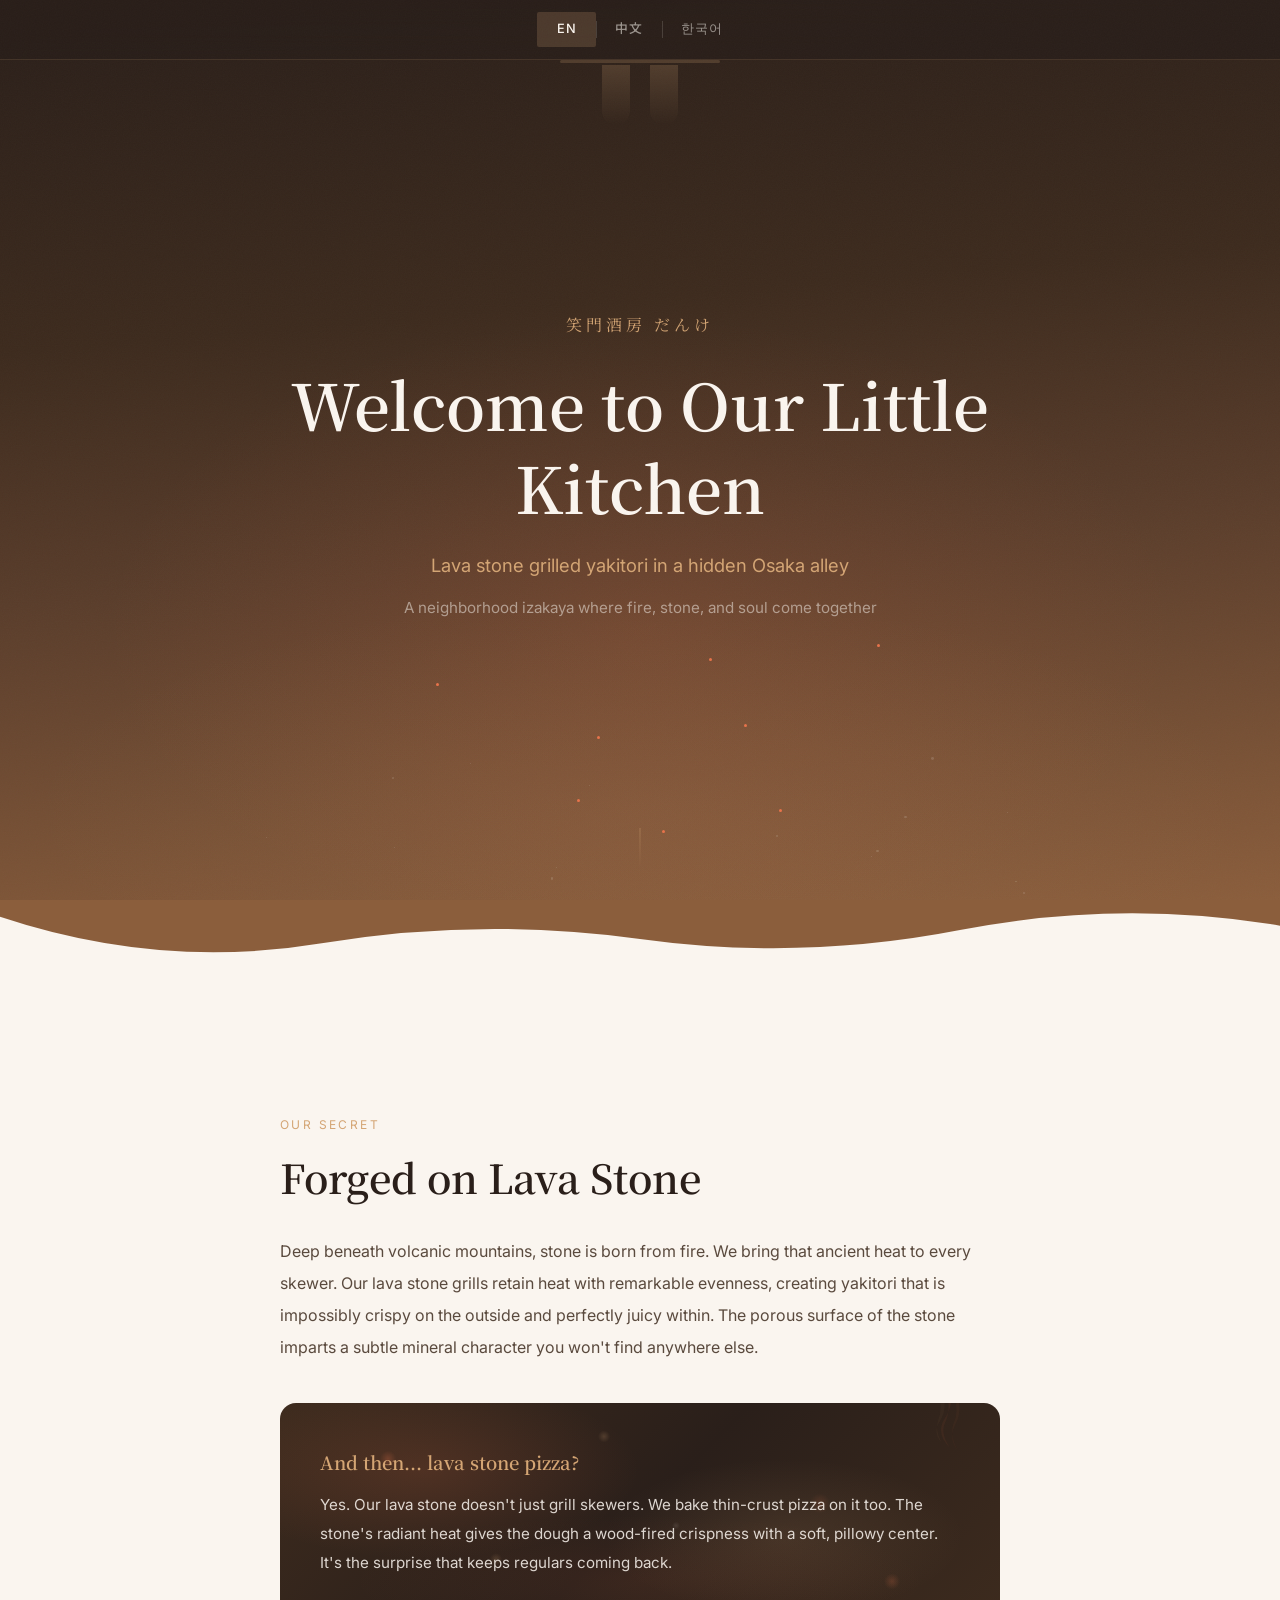
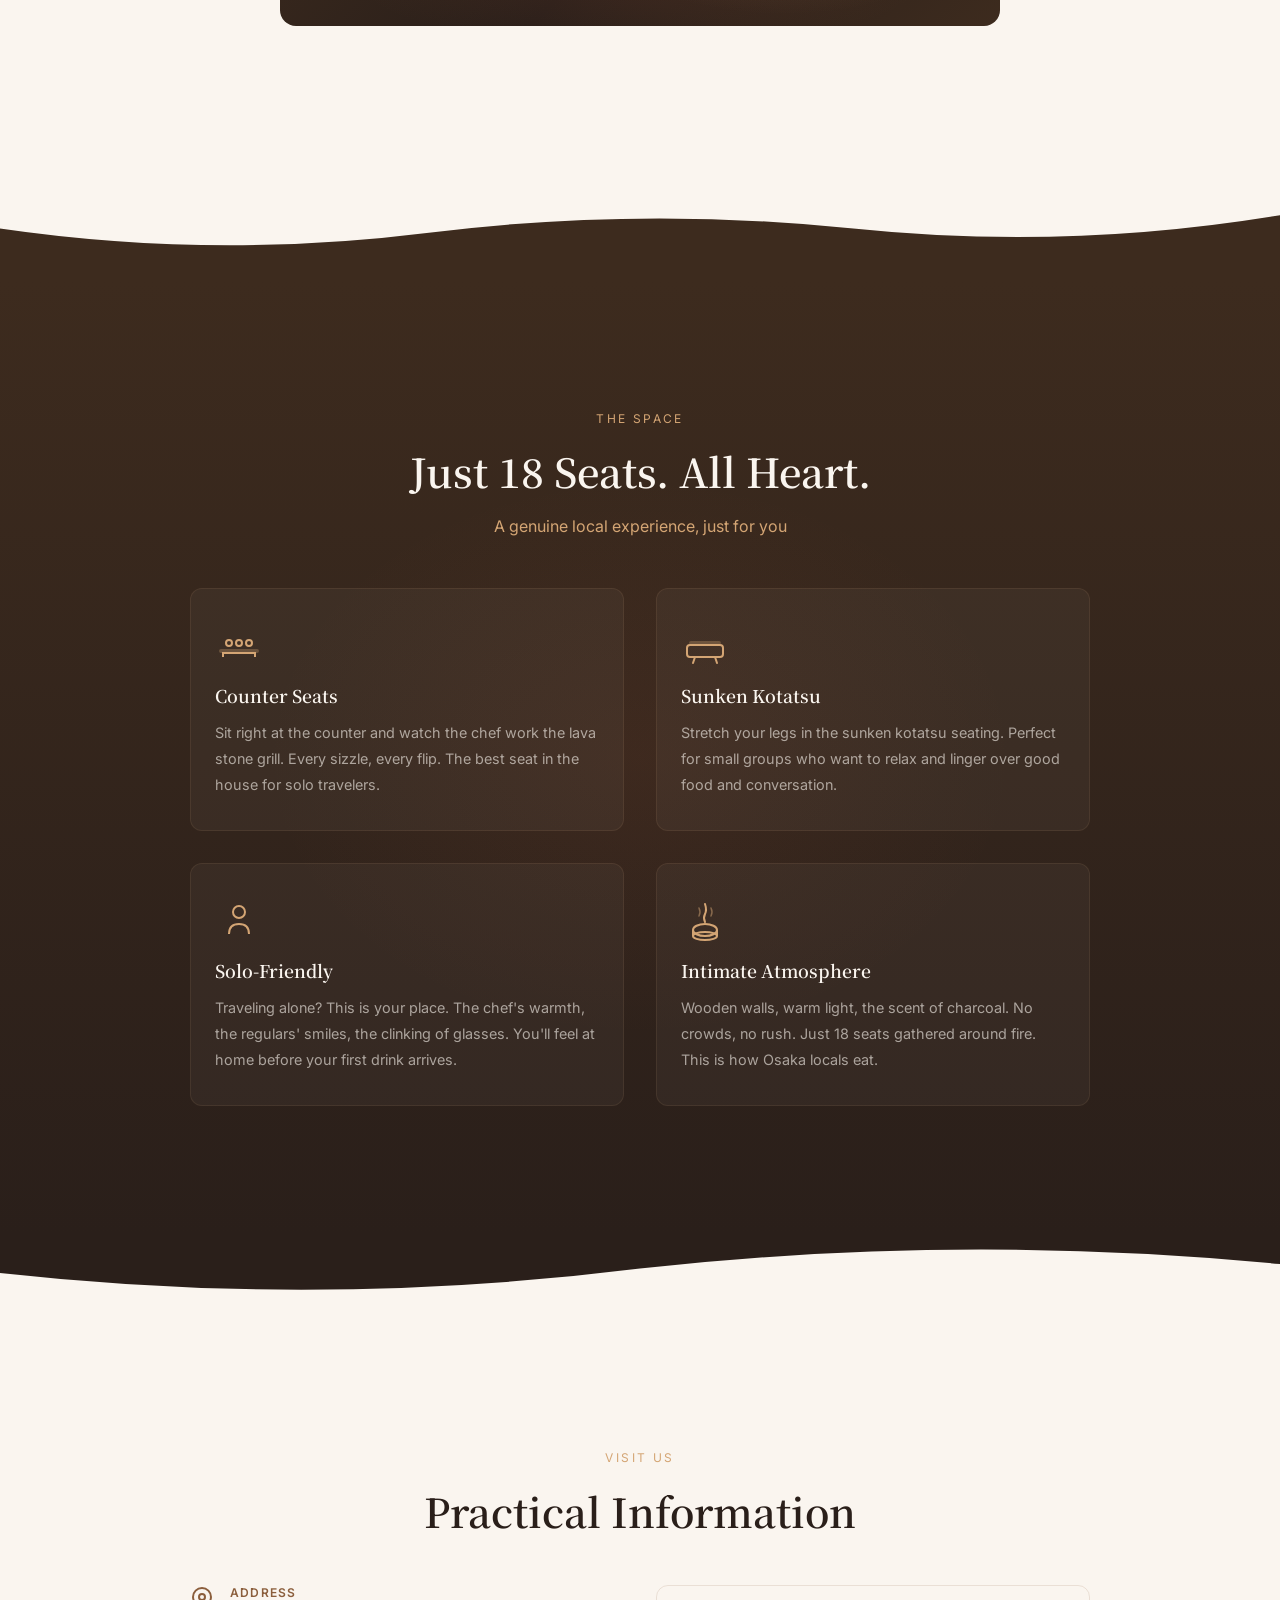
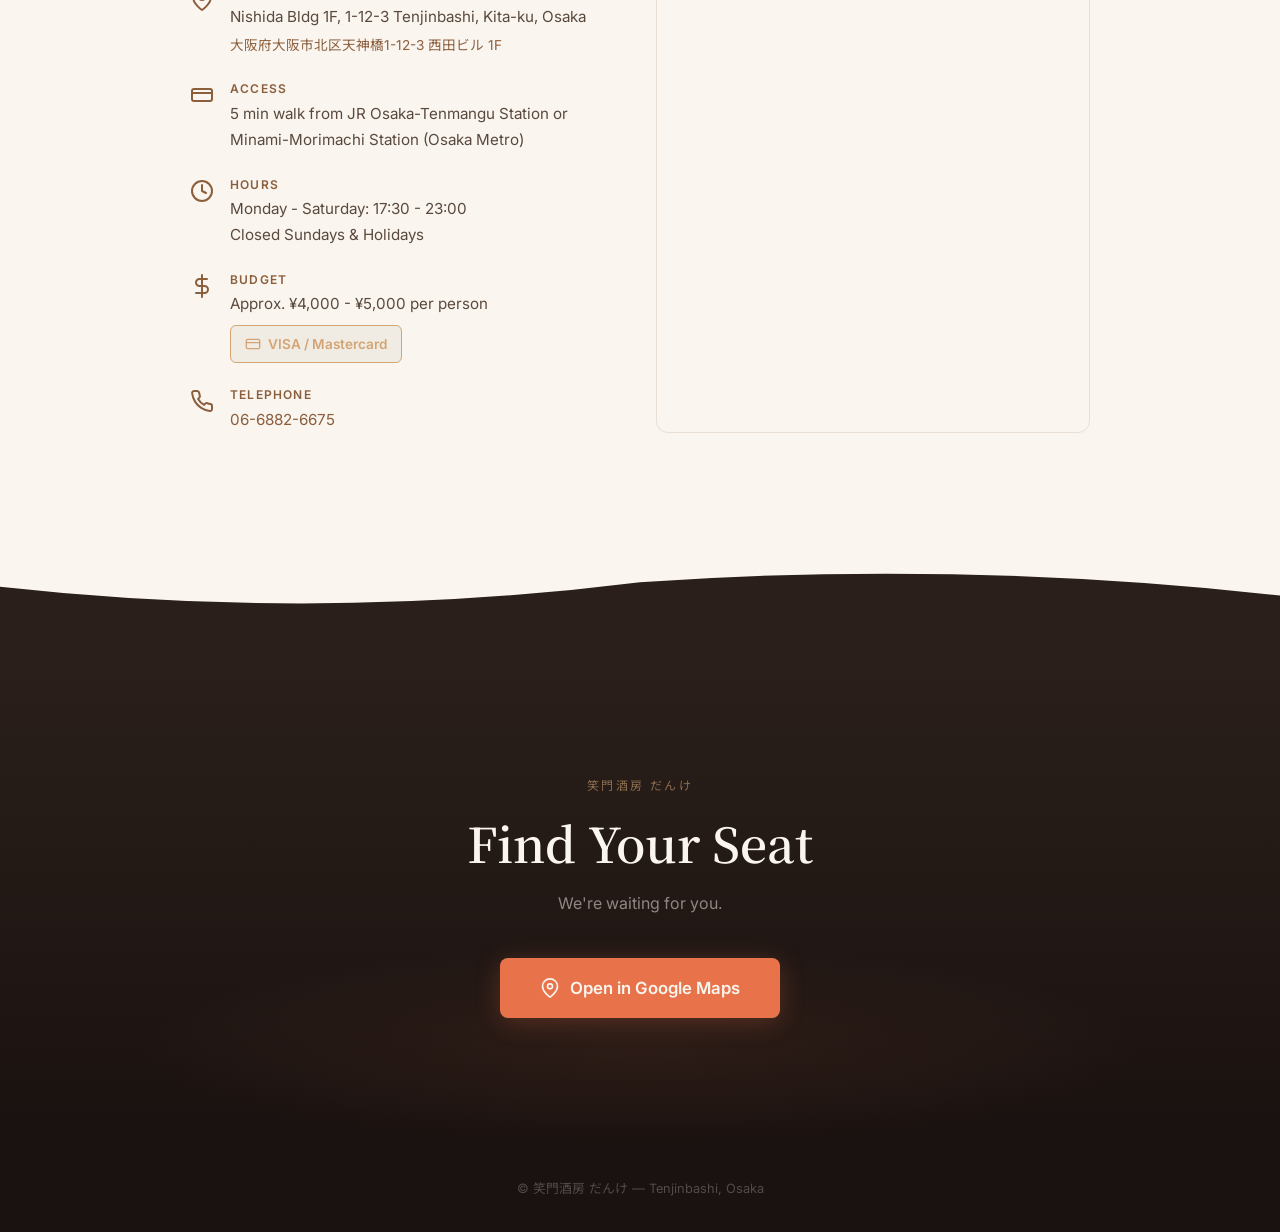
==== index.html @ a199d10e "SEO: add structured data, OGP, multi-language meta, canonical URL" ====
<!DOCTYPE html>
<html lang="en" prefix="og: http://ogp.me/ns#">
<head>
<meta charset="UTF-8">
<meta name="viewport" content="width=device-width, initial-scale=1.0">
<title>笑門酒房 だんけ | Danke Izakaya - Lava Stone Yakitori, Osaka</title>
<meta name="description" content="Hidden gem izakaya in Osaka's Tenjinbashi. Lava stone grilled yakitori, 18 intimate seats. A neighborhood spot where fire, stone, and soul come together.">
<meta name="keywords" content="izakaya Osaka, yakitori Osaka, lava stone grill, Tenjinbashi restaurant, hidden gem Osaka, Japanese restaurant, 焼き鶏, 居酒屋 大阪, 天神橋 居酒屋, 溶岩焼き, 오사카 이자카야, 야키토리, 大阪居酒屋, 烤鸡肉串">
<meta name="robots" content="index, follow">
<link rel="canonical" href="https://haute-manmoto.github.io/danke-lp/">

<!-- Open Graph -->
<meta property="og:title" content="Danke Izakaya — Lava Stone Grilled Yakitori in Osaka">
<meta property="og:description" content="A hidden gem in Tenjinbashi. 18-seat izakaya famous for yakitori grilled on natural volcanic stone. Crispy outside, juicy inside.">
<meta property="og:type" content="restaurant">
<meta property="og:url" content="https://haute-manmoto.github.io/danke-lp/">
<meta property="og:locale" content="en_US">
<meta property="og:locale:alternate" content="ja_JP">
<meta property="og:locale:alternate" content="zh_CN">
<meta property="og:locale:alternate" content="ko_KR">
<meta property="og:site_name" content="笑門酒房 だんけ | Danke Izakaya">

<!-- Twitter Card -->
<meta name="twitter:card" content="summary_large_image">
<meta name="twitter:title" content="Danke Izakaya — Lava Stone Grilled Yakitori in Osaka">
<meta name="twitter:description" content="Hidden gem izakaya in Tenjinbashi, Osaka. Yakitori grilled on volcanic lava stone. Just 18 seats.">

<!-- Structured Data: Restaurant -->
<script type="application/ld+json">
{
  "@context": "https://schema.org",
  "@type": "Restaurant",
  "name": "笑門酒房 だんけ",
  "alternateName": "Danke Izakaya",
  "description": "A hidden gem izakaya in Osaka's Tenjinbashi specializing in lava stone grilled yakitori. 18 intimate seats with counter and sunken kotatsu seating.",
  "url": "https://haute-manmoto.github.io/danke-lp/",
  "telephone": "+81-6-6882-6675",
  "address": {
    "@type": "PostalAddress",
    "streetAddress": "Nishida Bldg 1F, 1-12-3 Tenjinbashi",
    "addressLocality": "Osaka",
    "addressRegion": "Osaka",
    "postalCode": "530-0041",
    "addressCountry": "JP"
  },
  "geo": {
    "@type": "GeoCoordinates",
    "latitude": 34.6942246,
    "longitude": 135.5116279
  },
  "openingHoursSpecification": [
    {
      "@type": "OpeningHoursSpecification",
      "dayOfWeek": ["Monday","Tuesday","Wednesday","Thursday","Friday","Saturday"],
      "opens": "17:30",
      "closes": "23:00"
    }
  ],
  "priceRange": "¥4,000〜¥5,000",
  "servesCuisine": ["Yakitori", "Japanese", "Izakaya"],
  "paymentAccepted": "Cash, Visa, Mastercard",
  "currenciesAccepted": "JPY",
  "acceptsReservations": true,
  "hasMenu": {
    "@type": "Menu",
    "hasMenuSection": [
      {
        "@type": "MenuSection",
        "name": "Specialty",
        "hasMenuItem": [
          {"@type": "MenuItem", "name": "Lava Stone Grilled Yakitori", "description": "Chicken skewers grilled on natural volcanic stone"},
          {"@type": "MenuItem", "name": "Lava Stone Pizza", "description": "Thin-crust pizza baked on volcanic stone"},
          {"@type": "MenuItem", "name": "Chicken Tataki", "description": "Lightly seared chicken with shiso and edible flowers"}
        ]
      }
    ]
  },
  "aggregateRating": {
    "@type": "AggregateRating",
    "ratingValue": "4.2",
    "reviewCount": "21",
    "bestRating": "5"
  }
}
</script>

<link rel="preconnect" href="https://fonts.googleapis.com">
<link rel="preconnect" href="https://fonts.gstatic.com" crossorigin>
<link href="https://fonts.googleapis.com/css2?family=Inter:wght@400;500;600&family=Noto+Sans+JP:wght@400;500;700&family=Noto+Serif+JP:wght@400;600;700&display=swap" rel="stylesheet">
<style>
/* ========================================
   CSS CUSTOM PROPERTIES
   ======================================== */
:root {
  --amber: #D4A574;
  --brown: #8B5E3C;
  --dark: #2A1F1A;
  --light: #FAF5EF;
  --lava: #E8734A;
  --lava-glow: #E8734A33;

  --font-heading: 'Noto Serif JP', serif;
  --font-body-jp: 'Noto Sans JP', sans-serif;
  --font-body: 'Inter', var(--font-body-jp), sans-serif;

  --ease-out: cubic-bezier(0.22, 1, 0.36, 1);
  --transition-reveal: 0.9s var(--ease-out);
}

/* ========================================
   RESET & BASE
   ======================================== */
*, *::before, *::after { box-sizing: border-box; margin: 0; padding: 0; }
html { scroll-behavior: smooth; }
body {
  font-family: var(--font-body);
  background: var(--light);
  color: var(--dark);
  line-height: 1.7;
  overflow-x: hidden;
  -webkit-font-smoothing: antialiased;
}

img, svg { display: block; max-width: 100%; }
a { color: inherit; text-decoration: none; }
button { font: inherit; cursor: pointer; border: none; background: none; }

/* ========================================
   WASHI PAPER NOISE TEXTURE OVERLAY
   ======================================== */
body::before {
  content: '';
  position: fixed;
  inset: 0;
  pointer-events: none;
  z-index: 9999;
  opacity: 0.025;
  background-image: url("data:image/svg+xml,%3Csvg viewBox='0 0 256 256' xmlns='http://www.w3.org/2000/svg'%3E%3Cfilter id='n'%3E%3CfeTurbulence type='fractalNoise' baseFrequency='0.85' numOctaves='4' stitchTiles='stitch'/%3E%3C/filter%3E%3Crect width='100%25' height='100%25' filter='url(%23n)'/%3E%3C/svg%3E");
  background-size: 256px 256px;
}

/* ========================================
   TYPOGRAPHY
   ======================================== */
h1, h2, h3, h4 {
  font-family: var(--font-heading);
  font-weight: 600;
  line-height: 1.3;
}

.section-label {
  font-family: var(--font-body);
  font-size: 0.75rem;
  letter-spacing: 0.2em;
  text-transform: uppercase;
  color: var(--amber);
  margin-bottom: 1rem;
}

/* ========================================
   LANGUAGE SWITCHER
   ======================================== */
.lang-switcher {
  position: fixed;
  top: 0;
  left: 0;
  right: 0;
  z-index: 1000;
  display: flex;
  justify-content: center;
  gap: 0;
  padding: 0.75rem 1rem;
  background: rgba(42, 31, 26, 0.85);
  backdrop-filter: blur(12px);
  -webkit-backdrop-filter: blur(12px);
  border-bottom: 1px solid rgba(212, 165, 116, 0.15);
}

.lang-btn {
  padding: 0.4rem 1.2rem;
  font-size: 0.8rem;
  font-weight: 500;
  color: rgba(250, 245, 239, 0.55);
  letter-spacing: 0.08em;
  transition: color 0.3s, background 0.3s;
  border-radius: 2px;
  position: relative;
}

.lang-btn:hover { color: var(--light); }
.lang-btn.active {
  color: var(--light);
  background: rgba(212, 165, 116, 0.2);
}

.lang-btn + .lang-btn::before {
  content: '';
  position: absolute;
  left: 0;
  top: 25%;
  height: 50%;
  width: 1px;
  background: rgba(250, 245, 239, 0.15);
}

/* hide non-active languages */
[data-lang] { display: none; }
[data-lang="en"] { display: block; }
body[data-active-lang="zh"] [data-lang="zh"] { display: block; }
body[data-active-lang="zh"] [data-lang="en"] { display: none; }
body[data-active-lang="ko"] [data-lang="ko"] { display: block; }
body[data-active-lang="ko"] [data-lang="en"] { display: none; }

/* inline elements */
span[data-lang], a[data-lang] { display: none; }
span[data-lang="en"], a[data-lang="en"] { display: inline; }
body[data-active-lang="zh"] span[data-lang="zh"],
body[data-active-lang="zh"] a[data-lang="zh"] { display: inline; }
body[data-active-lang="zh"] span[data-lang="en"],
body[data-active-lang="zh"] a[data-lang="en"] { display: none; }
body[data-active-lang="ko"] span[data-lang="ko"],
body[data-active-lang="ko"] a[data-lang="ko"] { display: inline; }
body[data-active-lang="ko"] span[data-lang="en"],
body[data-active-lang="ko"] a[data-lang="en"] { display: none; }

/* ========================================
   REVEAL ANIMATIONS
   ======================================== */
.reveal {
  opacity: 0;
  transform: translateY(32px);
  transition: opacity var(--transition-reveal), transform var(--transition-reveal);
}
.reveal.visible {
  opacity: 1;
  transform: translateY(0);
}

@media (prefers-reduced-motion: reduce) {
  .reveal { opacity: 1; transform: none; transition: none; }
  .steam-particle { animation: none !important; }
  .ember { animation: none !important; }
  html { scroll-behavior: auto; }
}

/* ========================================
   SECTION: HERO
   ======================================== */
.hero {
  min-height: 100vh;
  display: flex;
  flex-direction: column;
  align-items: center;
  justify-content: center;
  text-align: center;
  padding: 6rem 1.5rem 4rem;
  position: relative;
  overflow: hidden;
  background: linear-gradient(175deg, var(--dark) 0%, #3D2B1E 35%, #5A3D2B 60%, var(--brown) 100%);
}

.hero::before {
  content: '';
  position: absolute;
  inset: 0;
  background: radial-gradient(ellipse 60% 50% at 50% 70%, rgba(232, 115, 74, 0.12) 0%, transparent 70%),
              radial-gradient(ellipse 80% 40% at 50% 90%, rgba(212, 165, 116, 0.08) 0%, transparent 60%);
  pointer-events: none;
}

.hero-noren {
  position: absolute;
  top: 60px;
  left: 50%;
  transform: translateX(-50%);
  width: 160px;
  opacity: 0.2;
}

.hero-noren-bar {
  width: 100%;
  height: 3px;
  background: var(--amber);
  border-radius: 2px;
}

.hero-noren-panel {
  width: 28px;
  height: 60px;
  background: linear-gradient(180deg, var(--amber) 0%, rgba(212, 165, 116, 0) 100%);
  border-radius: 0 0 14px 14px;
  display: inline-block;
  margin: 2px 8px 0;
}

.hero-shop-name {
  font-family: var(--font-heading);
  font-size: clamp(0.85rem, 2vw, 1rem);
  color: var(--amber);
  letter-spacing: 0.25em;
  margin-bottom: 1.5rem;
  opacity: 0.7;
}

.hero h1 {
  font-size: clamp(2rem, 6vw, 4rem);
  color: var(--light);
  margin-bottom: 1.25rem;
  max-width: 700px;
}

.hero-sub {
  font-size: clamp(0.95rem, 2.5vw, 1.15rem);
  color: var(--amber);
  max-width: 500px;
  margin-bottom: 0.75rem;
  line-height: 1.8;
}

.hero-tagline {
  font-size: clamp(0.8rem, 2vw, 0.95rem);
  color: rgba(250, 245, 239, 0.5);
  max-width: 480px;
  line-height: 1.8;
}

.hero-scroll {
  position: absolute;
  bottom: 2rem;
  left: 50%;
  transform: translateX(-50%);
  display: flex;
  flex-direction: column;
  align-items: center;
  gap: 0.5rem;
  color: rgba(250, 245, 239, 0.3);
  font-size: 0.7rem;
  letter-spacing: 0.15em;
}

.hero-scroll-line {
  width: 1px;
  height: 40px;
  background: linear-gradient(180deg, rgba(212, 165, 116, 0.4), transparent);
  animation: scrollPulse 2s ease-in-out infinite;
}

@keyframes scrollPulse {
  0%, 100% { opacity: 0.3; transform: scaleY(1); }
  50% { opacity: 0.8; transform: scaleY(1.2); }
}

/* steam particles */
.steam-container {
  position: absolute;
  inset: 0;
  pointer-events: none;
  overflow: hidden;
}

.steam-particle {
  position: absolute;
  width: 2px;
  height: 2px;
  background: rgba(250, 245, 239, 0.15);
  border-radius: 50%;
  animation: steamRise linear infinite;
}

@keyframes steamRise {
  0% {
    transform: translateY(0) translateX(0) scale(1);
    opacity: 0;
  }
  10% { opacity: 0.6; }
  50% { opacity: 0.3; }
  100% {
    transform: translateY(-100vh) translateX(30px) scale(3);
    opacity: 0;
  }
}

/* ember dots */
.ember {
  position: absolute;
  width: 3px;
  height: 3px;
  border-radius: 50%;
  background: var(--lava);
  animation: emberFloat linear infinite;
  filter: blur(0.5px);
}

@keyframes emberFloat {
  0% {
    transform: translateY(0) translateX(0);
    opacity: 0;
  }
  20% { opacity: 0.8; }
  80% { opacity: 0.2; }
  100% {
    transform: translateY(-60vh) translateX(-20px);
    opacity: 0;
  }
}

/* ========================================
   SVG WAVE DIVIDERS
   ======================================== */
.wave-divider {
  width: 100%;
  display: block;
  margin: -1px 0;
  line-height: 0;
}

.wave-divider svg {
  width: 100%;
  height: auto;
  display: block;
}

/* ========================================
   SECTION: STORY
   ======================================== */
.story {
  padding: 5rem 1.5rem;
  background: var(--light);
  position: relative;
}

.story-inner {
  max-width: 720px;
  margin: 0 auto;
}

.story h2 {
  font-size: clamp(1.6rem, 4vw, 2.5rem);
  color: var(--dark);
  margin-bottom: 2rem;
}

.story-text {
  font-size: 1rem;
  color: #5a4a3e;
  line-height: 2;
  margin-bottom: 2rem;
}

/* Lava stone texture block */
.lava-block {
  position: relative;
  border-radius: 16px;
  padding: 2.5rem 2rem;
  margin: 2.5rem 0;
  overflow: hidden;
  background:
    radial-gradient(ellipse 30% 40% at 20% 30%, rgba(232, 115, 74, 0.15), transparent),
    radial-gradient(ellipse 25% 35% at 70% 60%, rgba(212, 165, 116, 0.12), transparent),
    radial-gradient(ellipse 40% 30% at 50% 80%, rgba(232, 115, 74, 0.08), transparent),
    linear-gradient(135deg, #3D2B1E 0%, var(--dark) 50%, #3D2B1E 100%);
  color: var(--light);
}

.lava-block::before {
  content: '';
  position: absolute;
  inset: 0;
  background:
    radial-gradient(circle 4px at 15% 25%, rgba(232, 115, 74, 0.25), transparent 8px),
    radial-gradient(circle 3px at 45% 15%, rgba(212, 165, 116, 0.2), transparent 6px),
    radial-gradient(circle 5px at 75% 45%, rgba(232, 115, 74, 0.15), transparent 10px),
    radial-gradient(circle 3px at 30% 70%, rgba(212, 165, 116, 0.18), transparent 6px),
    radial-gradient(circle 4px at 85% 80%, rgba(232, 115, 74, 0.2), transparent 8px),
    radial-gradient(circle 2px at 55% 55%, rgba(250, 245, 239, 0.1), transparent 4px);
  pointer-events: none;
}

.lava-block h3 {
  font-size: 1.15rem;
  color: var(--amber);
  margin-bottom: 1rem;
  position: relative;
}

.lava-block p {
  font-size: 0.95rem;
  line-height: 1.9;
  position: relative;
  color: rgba(250, 245, 239, 0.85);
}

/* Flame SVG decoration */
.flame-deco {
  position: absolute;
  top: -20px;
  right: 20px;
  opacity: 0.15;
}

/* ========================================
   SECTION: EXPERIENCE
   ======================================== */
.experience {
  padding: 5rem 1.5rem;
  background: linear-gradient(180deg, #3D2B1E 0%, var(--dark) 100%);
  color: var(--light);
  position: relative;
}

.experience-inner {
  max-width: 900px;
  margin: 0 auto;
  text-align: center;
}

.experience h2 {
  font-size: clamp(1.6rem, 4vw, 2.5rem);
  margin-bottom: 1rem;
}

.experience-sub {
  color: var(--amber);
  font-size: 1rem;
  margin-bottom: 3rem;
  opacity: 0.8;
}

.experience-grid {
  display: grid;
  grid-template-columns: 1fr;
  gap: 2rem;
  text-align: left;
}

@media (min-width: 640px) {
  .experience-grid { grid-template-columns: 1fr 1fr; }
}

.exp-card {
  background: rgba(250, 245, 239, 0.04);
  border: 1px solid rgba(212, 165, 116, 0.1);
  border-radius: 12px;
  padding: 2rem 1.5rem;
  position: relative;
  overflow: hidden;
  transition: border-color 0.4s, background 0.4s;
}

.exp-card:hover {
  border-color: rgba(212, 165, 116, 0.25);
  background: rgba(250, 245, 239, 0.06);
}

.exp-card-icon {
  width: 48px;
  height: 48px;
  margin-bottom: 1rem;
  color: var(--amber);
}

.exp-card h3 {
  font-size: 1.1rem;
  margin-bottom: 0.75rem;
  color: var(--light);
}

.exp-card p {
  font-size: 0.9rem;
  color: rgba(250, 245, 239, 0.6);
  line-height: 1.8;
}

/* ambient glow */
.experience::before {
  content: '';
  position: absolute;
  top: 50%;
  left: 50%;
  transform: translate(-50%, -50%);
  width: 60%;
  height: 60%;
  background: radial-gradient(ellipse, rgba(232, 115, 74, 0.06), transparent 70%);
  pointer-events: none;
}

/* ========================================
   SECTION: INFO
   ======================================== */
.info {
  padding: 5rem 1.5rem;
  background: var(--light);
}

.info-inner {
  max-width: 900px;
  margin: 0 auto;
}

.info h2 {
  font-size: clamp(1.6rem, 4vw, 2.5rem);
  text-align: center;
  margin-bottom: 3rem;
}

.info-grid {
  display: grid;
  grid-template-columns: 1fr;
  gap: 2rem;
}

@media (min-width: 700px) {
  .info-grid { grid-template-columns: 1fr 1fr; }
}

.info-details {
  display: flex;
  flex-direction: column;
  gap: 1.5rem;
}

.info-item {
  display: flex;
  gap: 1rem;
  align-items: flex-start;
}

.info-icon {
  flex-shrink: 0;
  width: 24px;
  height: 24px;
  color: var(--brown);
  margin-top: 2px;
}

.info-item h4 {
  font-family: var(--font-body);
  font-size: 0.75rem;
  font-weight: 600;
  letter-spacing: 0.1em;
  text-transform: uppercase;
  color: var(--brown);
  margin-bottom: 0.25rem;
}

.info-item p {
  font-size: 0.95rem;
  color: #5a4a3e;
  line-height: 1.7;
}

/* Card accepted badge */
.cash-badge {
  display: inline-flex;
  align-items: center;
  gap: 0.4rem;
  background: #F0EBE3;
  border: 1.5px solid var(--amber);
  color: var(--brown);
  font-weight: 600;
  font-size: 0.85rem;
  padding: 0.4rem 0.9rem;
  border-radius: 6px;
  margin-top: 0.5rem;
}

.cash-badge svg {
  width: 16px;
  height: 16px;
}

/* Map container */
.info-map {
  border-radius: 12px;
  overflow: hidden;
  border: 1px solid rgba(139, 94, 60, 0.15);
  min-height: 300px;
}

.info-map iframe {
  width: 100%;
  height: 100%;
  min-height: 300px;
  border: 0;
}

/* ========================================
   SECTION: CTA
   ======================================== */
.cta {
  padding: 6rem 1.5rem;
  text-align: center;
  background: linear-gradient(180deg, var(--dark) 0%, #1A1210 100%);
  color: var(--light);
  position: relative;
  overflow: hidden;
}

.cta::before {
  content: '';
  position: absolute;
  bottom: 0;
  left: 50%;
  transform: translateX(-50%);
  width: 80%;
  height: 200px;
  background: radial-gradient(ellipse, rgba(232, 115, 74, 0.08), transparent 70%);
  pointer-events: none;
}

.cta h2 {
  font-size: clamp(2rem, 5vw, 3rem);
  margin-bottom: 1rem;
}

.cta-sub {
  color: rgba(250, 245, 239, 0.5);
  font-size: 1rem;
  margin-bottom: 2.5rem;
}

.cta-btn {
  display: inline-flex;
  align-items: center;
  gap: 0.6rem;
  background: var(--lava);
  color: var(--light);
  font-weight: 600;
  font-size: 1.05rem;
  padding: 1rem 2.5rem;
  border-radius: 8px;
  transition: background 0.3s, transform 0.3s, box-shadow 0.3s;
  box-shadow: 0 4px 24px rgba(232, 115, 74, 0.25);
}

.cta-btn:hover {
  background: #d4633c;
  transform: translateY(-2px);
  box-shadow: 0 8px 32px rgba(232, 115, 74, 0.35);
}

.cta-btn:active { transform: translateY(0); }

.cta-btn svg {
  width: 20px;
  height: 20px;
}

/* ========================================
   FOOTER
   ======================================== */
.footer {
  padding: 2rem 1.5rem;
  background: #1A1210;
  text-align: center;
  color: rgba(250, 245, 239, 0.25);
  font-size: 0.8rem;
}

/* ========================================
   RESPONSIVE
   ======================================== */
@media (min-width: 768px) {
  .story { padding: 6rem 2rem; }
  .experience { padding: 6rem 2rem; }
  .info { padding: 6rem 2rem; }
  .lava-block { padding: 3rem 2.5rem; }
}

@media (min-width: 1024px) {
  .story { padding: 8rem 2rem; }
  .experience { padding: 8rem 2rem; }
  .info { padding: 8rem 2rem; }
  .cta { padding: 8rem 2rem; }
}
</style>
</head>

<body data-active-lang="en">

<!-- ===================== LANGUAGE SWITCHER ===================== -->
<nav class="lang-switcher" role="navigation" aria-label="Language">
  <button class="lang-btn active" data-switch-lang="en" aria-label="English">EN</button>
  <button class="lang-btn" data-switch-lang="zh" aria-label="Chinese">中文</button>
  <button class="lang-btn" data-switch-lang="ko" aria-label="Korean">한국어</button>
</nav>

<!-- ===================== HERO ===================== -->
<section class="hero" id="hero">
  <!-- Steam / ember particles (injected by JS) -->
  <div class="steam-container" aria-hidden="true" id="steam-container"></div>

  <!-- Noren curtain metaphor -->
  <div class="hero-noren" aria-hidden="true">
    <div class="hero-noren-bar"></div>
    <div style="text-align:center;">
      <div class="hero-noren-panel"></div>
      <div class="hero-noren-panel"></div>
    </div>
  </div>

  <p class="hero-shop-name reveal">笑門酒房 だんけ</p>

  <h1 class="reveal" style="transition-delay:0.15s">
    <span data-lang="en">Welcome to Our Little Kitchen</span>
    <span data-lang="zh">欢迎来到我们的小厨房</span>
    <span data-lang="ko">우리의 작은 주방에 오신 것을 환영합니다</span>
  </h1>

  <p class="hero-sub reveal" style="transition-delay:0.3s">
    <span data-lang="en">Lava stone grilled yakitori in a hidden Osaka alley</span>
    <span data-lang="zh">大阪隐秘小巷中的熔岩石烤鸡肉串</span>
    <span data-lang="ko">오사카 숨겨진 골목의 용암석 구이 야키토리</span>
  </p>

  <p class="hero-tagline reveal" style="transition-delay:0.45s">
    <span data-lang="en">A neighborhood izakaya where fire, stone, and soul come together</span>
    <span data-lang="zh">一家将火、石与灵魂融为一体的社区居酒屋</span>
    <span data-lang="ko">불, 돌, 그리고 정성이 하나 되는 동네 이자카야</span>
  </p>

  <div class="hero-scroll" aria-hidden="true">
    <div class="hero-scroll-line"></div>
  </div>
</section>

<!-- Wave divider: dark to light -->
<div class="wave-divider" aria-hidden="true">
  <svg viewBox="0 0 1440 100" preserveAspectRatio="none" fill="none">
    <path d="M0,0 L0,60 Q180,100 360,70 Q540,40 720,65 Q900,90 1080,55 Q1260,20 1440,50 L1440,0 Z" fill="#8B5E3C"/>
    <path d="M0,20 Q180,80 360,50 Q540,20 720,45 Q900,70 1080,35 Q1260,0 1440,30 L1440,100 L0,100 Z" fill="#FAF5EF"/>
  </svg>
</div>

<!-- ===================== STORY ===================== -->
<section class="story" id="story">
  <div class="story-inner">
    <p class="section-label reveal">
      <span data-lang="en">Our Secret</span>
      <span data-lang="zh">我们的秘密</span>
      <span data-lang="ko">비밀</span>
    </p>

    <h2 class="reveal">
      <span data-lang="en">Forged on Lava Stone</span>
      <span data-lang="zh">熔岩石上的匠心</span>
      <span data-lang="ko">용암석 위의 장인 정신</span>
    </h2>

    <!-- EN -->
    <div data-lang="en">
      <p class="story-text reveal">
        Deep beneath volcanic mountains, stone is born from fire. We bring that ancient heat to every skewer. Our lava stone grills retain heat with remarkable evenness, creating yakitori that is impossibly crispy on the outside and perfectly juicy within. The porous surface of the stone imparts a subtle mineral character you won't find anywhere else.
      </p>
    </div>
    <!-- ZH -->
    <div data-lang="zh">
      <p class="story-text reveal">
        在火山深处，石头从烈焰中诞生。我们将这份远古的热量注入每一串料理。天然火山石均匀蓄热，烤出外酥里嫩的极致口感，多孔的石头表面还赋予食物微妙的矿物质风味，这是在其他地方品尝不到的独特滋味。
      </p>
    </div>
    <!-- KO -->
    <div data-lang="ko">
      <p class="story-text reveal">
        화산 깊은 곳에서 돌은 불로부터 태어납니다. 우리는 그 태고의 열기를 모든 꼬치에 담아냅니다. 천연 화산석이 균일하게 열을 머금어, 겉은 바삭하고 속은 촉촉한 최고의 야키토리를 만들어냅니다. 다공성 석재 표면이 선사하는 은은한 미네랄 풍미는 다른 곳에서는 맛볼 수 없는 특별함입니다.
      </p>
    </div>

    <!-- Lava block highlight -->
    <div class="lava-block reveal">
      <svg class="flame-deco" width="60" height="80" viewBox="0 0 60 80" aria-hidden="true">
        <path d="M30,0 Q35,20 25,35 Q15,50 30,65 Q20,50 25,40 Q30,30 28,15 Z" fill="#E8734A" opacity="0.4"/>
        <path d="M22,10 Q28,25 20,38 Q12,50 22,60 Q15,48 18,38 Q22,28 20,18 Z" fill="#D4A574" opacity="0.3"/>
        <path d="M38,15 Q42,30 35,42 Q28,55 38,68 Q30,54 33,42 Q38,32 36,22 Z" fill="#E8734A" opacity="0.3"/>
      </svg>

      <h3>
        <span data-lang="en">And then... lava stone pizza?</span>
        <span data-lang="zh">还有......熔岩石烤披萨？</span>
        <span data-lang="ko">그리고... 용암석 구이 피자?</span>
      </h3>
      <p>
        <span data-lang="en">Yes. Our lava stone doesn't just grill skewers. We bake thin-crust pizza on it too. The stone's radiant heat gives the dough a wood-fired crispness with a soft, pillowy center. It's the surprise that keeps regulars coming back.</span>
        <span data-lang="zh">没错。我们的熔岩石不只是烤串。我们还在上面烤制薄底披萨。石头的辐射热赋予面团柴火般的酥脆外皮和柔软蓬松的内心。这个惊喜让常客们一来再来。</span>
        <span data-lang="ko">네, 맞습니다. 우리의 용암석은 꼬치만 굽지 않습니다. 씬크러스트 피자도 구워냅니다. 돌의 복사열이 반죽에 장작불 같은 바삭함과 부드럽고 폭신한 속을 선사합니다. 단골들이 계속 찾아오는 이유입니다.</span>
      </p>
    </div>
  </div>
</section>

<!-- Wave divider: light to dark -->
<div class="wave-divider" aria-hidden="true">
  <svg viewBox="0 0 1440 100" preserveAspectRatio="none" fill="none">
    <path d="M0,0 L0,50 Q240,90 480,60 Q720,30 960,55 Q1200,80 1440,40 L1440,0 Z" fill="#FAF5EF"/>
    <path d="M0,40 Q240,75 480,45 Q720,15 960,40 Q1200,65 1440,25 L1440,100 L0,100 Z" fill="#3D2B1E"/>
  </svg>
</div>

<!-- ===================== EXPERIENCE ===================== -->
<section class="experience" id="experience">
  <div class="experience-inner">
    <p class="section-label reveal" style="text-align:center;">
      <span data-lang="en">The Space</span>
      <span data-lang="zh">空间</span>
      <span data-lang="ko">공간</span>
    </p>

    <h2 class="reveal">
      <span data-lang="en">Just 18 Seats. All Heart.</span>
      <span data-lang="zh">仅18个座位，满满的用心</span>
      <span data-lang="ko">단 18석, 가득한 정성</span>
    </h2>

    <p class="experience-sub reveal">
      <span data-lang="en">A genuine local experience, just for you</span>
      <span data-lang="zh">只为你准备的正宗日式体验</span>
      <span data-lang="ko">당신만을 위한 진정한 로컬 체험</span>
    </p>

    <div class="experience-grid">
      <!-- Card 1: Counter -->
      <div class="exp-card reveal">
        <svg class="exp-card-icon" viewBox="0 0 48 48" fill="none" aria-hidden="true">
          <rect x="4" y="28" width="40" height="4" rx="2" fill="currentColor" opacity="0.3"/>
          <circle cx="14" cy="22" r="3" stroke="currentColor" stroke-width="2" fill="none"/>
          <circle cx="24" cy="22" r="3" stroke="currentColor" stroke-width="2" fill="none"/>
          <circle cx="34" cy="22" r="3" stroke="currentColor" stroke-width="2" fill="none"/>
          <path d="M8,36 L8,32 L40,32 L40,36" stroke="currentColor" stroke-width="2" fill="none"/>
        </svg>
        <h3>
          <span data-lang="en">Counter Seats</span>
          <span data-lang="zh">吧台座位</span>
          <span data-lang="ko">카운터석</span>
        </h3>
        <p>
          <span data-lang="en">Sit right at the counter and watch the chef work the lava stone grill. Every sizzle, every flip. The best seat in the house for solo travelers.</span>
          <span data-lang="zh">坐在吧台前，近距离观看师傅在熔岩石上施展手艺。每一声滋滋作响，每一次翻转。独自旅行者的最佳座位。</span>
          <span data-lang="ko">카운터에 앉아 장인이 용암석 그릴 위에서 일하는 모습을 가까이 볼 수 있습니다. 모든 지글거림, 모든 뒤집기. 혼자 여행하는 분에게 최고의 자리.</span>
        </p>
      </div>

      <!-- Card 2: Kotatsu -->
      <div class="exp-card reveal" style="transition-delay:0.15s">
        <svg class="exp-card-icon" viewBox="0 0 48 48" fill="none" aria-hidden="true">
          <rect x="8" y="20" width="32" height="4" rx="2" fill="currentColor" opacity="0.3"/>
          <rect x="6" y="24" width="36" height="12" rx="3" stroke="currentColor" stroke-width="2" fill="none"/>
          <line x1="14" y1="36" x2="12" y2="42" stroke="currentColor" stroke-width="2" stroke-linecap="round"/>
          <line x1="34" y1="36" x2="36" y2="42" stroke="currentColor" stroke-width="2" stroke-linecap="round"/>
        </svg>
        <h3>
          <span data-lang="en">Sunken Kotatsu</span>
          <span data-lang="zh">日式暖桌</span>
          <span data-lang="ko">코타츠석</span>
        </h3>
        <p>
          <span data-lang="en">Stretch your legs in the sunken kotatsu seating. Perfect for small groups who want to relax and linger over good food and conversation.</span>
          <span data-lang="zh">在日式暖桌席伸展双腿，轻松惬意。三五好友一边享受美食一边畅聊的理想之选。</span>
          <span data-lang="ko">코타츠석에서 다리를 편히 뻗으세요. 좋은 음식과 대화를 나누며 여유롭게 시간을 보내고 싶은 소규모 그룹에 딱입니다.</span>
        </p>
      </div>

      <!-- Card 3: Solo -->
      <div class="exp-card reveal" style="transition-delay:0.3s">
        <svg class="exp-card-icon" viewBox="0 0 48 48" fill="none" aria-hidden="true">
          <circle cx="24" cy="16" r="6" stroke="currentColor" stroke-width="2" fill="none"/>
          <path d="M14,38 Q14,28 24,28 Q34,28 34,38" stroke="currentColor" stroke-width="2" fill="none"/>
        </svg>
        <h3>
          <span data-lang="en">Solo-Friendly</span>
          <span data-lang="zh">独行者友好</span>
          <span data-lang="ko">혼자도 편안하게</span>
        </h3>
        <p>
          <span data-lang="en">Traveling alone? This is your place. The chef's warmth, the regulars' smiles, the clinking of glasses. You'll feel at home before your first drink arrives.</span>
          <span data-lang="zh">独自旅行？这里就是你的地方。师傅的热情、常客的微笑、杯盏交错的声响。第一杯酒还没上桌，你就已经感觉像回到了家。</span>
          <span data-lang="ko">혼자 여행 중이신가요? 여기가 바로 당신의 장소입니다. 장인의 따뜻함, 단골들의 미소, 잔이 부딪히는 소리. 첫 잔이 오기도 전에 집처럼 편안해질 거예요.</span>
        </p>
      </div>

      <!-- Card 4: Atmosphere -->
      <div class="exp-card reveal" style="transition-delay:0.45s">
        <svg class="exp-card-icon" viewBox="0 0 48 48" fill="none" aria-hidden="true">
          <path d="M24,8 Q26,14 24,18 Q22,22 24,26" stroke="currentColor" stroke-width="2" fill="none" stroke-linecap="round"/>
          <path d="M18,12 Q20,16 18,20" stroke="currentColor" stroke-width="1.5" fill="none" stroke-linecap="round" opacity="0.5"/>
          <path d="M30,12 Q32,16 30,20" stroke="currentColor" stroke-width="1.5" fill="none" stroke-linecap="round" opacity="0.5"/>
          <ellipse cx="24" cy="34" rx="12" ry="6" stroke="currentColor" stroke-width="2" fill="none"/>
          <line x1="12" y1="34" x2="12" y2="40" stroke="currentColor" stroke-width="2"/>
          <line x1="36" y1="34" x2="36" y2="40" stroke="currentColor" stroke-width="2"/>
          <ellipse cx="24" cy="40" rx="12" ry="4" stroke="currentColor" stroke-width="2" fill="none"/>
        </svg>
        <h3>
          <span data-lang="en">Intimate Atmosphere</span>
          <span data-lang="zh">温馨氛围</span>
          <span data-lang="ko">아늑한 분위기</span>
        </h3>
        <p>
          <span data-lang="en">Wooden walls, warm light, the scent of charcoal. No crowds, no rush. Just 18 seats gathered around fire. This is how Osaka locals eat.</span>
          <span data-lang="zh">木质墙壁、暖暖灯光、炭火的香气。没有喧嚣，没有匆忙。只有18个围坐在火旁的座位。这就是大阪人的日常。</span>
          <span data-lang="ko">나무 벽, 따뜻한 조명, 숯의 향기. 붐비지 않고, 서두르지 않습니다. 불 주위에 모인 단 18석. 이것이 오사카 로컬들의 식사법입니다.</span>
        </p>
      </div>
    </div>
  </div>
</section>

<!-- Wave divider: dark to light -->
<div class="wave-divider" aria-hidden="true">
  <svg viewBox="0 0 1440 100" preserveAspectRatio="none" fill="none">
    <path d="M0,0 L0,55 Q360,95 720,50 Q1080,5 1440,45 L1440,0 Z" fill="#2A1F1A"/>
    <path d="M0,45 Q360,85 720,40 Q1080,0 1440,35 L1440,100 L0,100 Z" fill="#FAF5EF"/>
  </svg>
</div>

<!-- ===================== INFO ===================== -->
<section class="info" id="info">
  <div class="info-inner">
    <p class="section-label reveal" style="text-align:center;">
      <span data-lang="en">Visit Us</span>
      <span data-lang="zh">来访信息</span>
      <span data-lang="ko">방문 안내</span>
    </p>

    <h2 class="reveal">
      <span data-lang="en">Practical Information</span>
      <span data-lang="zh">实用信息</span>
      <span data-lang="ko">실용 정보</span>
    </h2>

    <div class="info-grid">
      <div class="info-details">
        <!-- Address -->
        <div class="info-item reveal">
          <svg class="info-icon" viewBox="0 0 24 24" fill="none" stroke="currentColor" stroke-width="2" stroke-linecap="round" stroke-linejoin="round" aria-hidden="true">
            <path d="M21 10c0 7-9 13-9 13s-9-6-9-13a9 9 0 0 1 18 0z"/>
            <circle cx="12" cy="10" r="3"/>
          </svg>
          <div>
            <h4>
              <span data-lang="en">Address</span>
              <span data-lang="zh">地址</span>
              <span data-lang="ko">주소</span>
            </h4>
            <p>
              <span data-lang="en">Nishida Bldg 1F, 1-12-3 Tenjinbashi, Kita-ku, Osaka</span>
              <span data-lang="zh">大阪府大阪市北区天神桥1-12-3 西田大楼 1F</span>
              <span data-lang="ko">오사카부 오사카시 기타구 텐진바시 1-12-3 니시다빌딩 1F</span>
            </p>
            <p style="font-size:0.85rem; color:#8B5E3C; margin-top:0.25rem;">
              大阪府大阪市北区天神橋1-12-3 西田ビル 1F
            </p>
          </div>
        </div>

        <!-- Access -->
        <div class="info-item reveal">
          <svg class="info-icon" viewBox="0 0 24 24" fill="none" stroke="currentColor" stroke-width="2" stroke-linecap="round" stroke-linejoin="round" aria-hidden="true">
            <rect x="2" y="6" width="20" height="12" rx="2"/>
            <path d="M2,10 L22,10"/>
          </svg>
          <div>
            <h4>
              <span data-lang="en">Access</span>
              <span data-lang="zh">交通</span>
              <span data-lang="ko">교통</span>
            </h4>
            <p>
              <span data-lang="en">5 min walk from JR Osaka-Tenmangu Station or Minami-Morimachi Station (Osaka Metro)</span>
              <span data-lang="zh">从JR大阪天满宫站或地铁南森町站步行5分钟</span>
              <span data-lang="ko">JR 오사카텐만구역 또는 지하철 미나미모리마치역에서 도보 5분</span>
            </p>
          </div>
        </div>

        <!-- Hours -->
        <div class="info-item reveal">
          <svg class="info-icon" viewBox="0 0 24 24" fill="none" stroke="currentColor" stroke-width="2" stroke-linecap="round" stroke-linejoin="round" aria-hidden="true">
            <circle cx="12" cy="12" r="10"/>
            <polyline points="12 6 12 12 16 14"/>
          </svg>
          <div>
            <h4>
              <span data-lang="en">Hours</span>
              <span data-lang="zh">营业时间</span>
              <span data-lang="ko">영업시간</span>
            </h4>
            <p>
              <span data-lang="en">Monday - Saturday: 17:30 - 23:00<br>Closed Sundays &amp; Holidays</span>
              <span data-lang="zh">周一至周六: 17:30 - 23:00<br>周日及节假日休息</span>
              <span data-lang="ko">월요일 - 토요일: 17:30 - 23:00<br>일요일 및 공휴일 휴무</span>
            </p>
          </div>
        </div>

        <!-- Budget -->
        <div class="info-item reveal">
          <svg class="info-icon" viewBox="0 0 24 24" fill="none" stroke="currentColor" stroke-width="2" stroke-linecap="round" stroke-linejoin="round" aria-hidden="true">
            <line x1="12" y1="1" x2="12" y2="23"/>
            <path d="M17 5H9.5a3.5 3.5 0 0 0 0 7h5a3.5 3.5 0 0 1 0 7H6"/>
          </svg>
          <div>
            <h4>
              <span data-lang="en">Budget</span>
              <span data-lang="zh">人均消费</span>
              <span data-lang="ko">예산</span>
            </h4>
            <p>
              <span data-lang="en">Approx. &yen;4,000 - &yen;5,000 per person</span>
              <span data-lang="zh">人均约 &yen;4,000 - &yen;5,000</span>
              <span data-lang="ko">1인당 약 &yen;4,000 - &yen;5,000</span>
            </p>
            <!-- Card Accepted Badge -->
            <div class="cash-badge" style="border-color: var(--amber); color: var(--amber);">
              <svg viewBox="0 0 24 24" fill="none" stroke="currentColor" stroke-width="2" stroke-linecap="round" aria-hidden="true">
                <rect x="2" y="5" width="20" height="14" rx="2"/>
                <line x1="2" y1="10" x2="22" y2="10"/>
              </svg>
              <span data-lang="en">VISA / Mastercard</span>
              <span data-lang="zh">可使用Visa/Mastercard</span>
              <span data-lang="ko">Visa/Mastercard 가능</span>
            </div>
          </div>
        </div>

        <!-- Phone -->
        <div class="info-item reveal">
          <svg class="info-icon" viewBox="0 0 24 24" fill="none" stroke="currentColor" stroke-width="2" stroke-linecap="round" stroke-linejoin="round" aria-hidden="true">
            <path d="M22 16.92v3a2 2 0 0 1-2.18 2 19.79 19.79 0 0 1-8.63-3.07 19.5 19.5 0 0 1-6-6 19.79 19.79 0 0 1-3.07-8.67A2 2 0 0 1 4.11 2h3a2 2 0 0 1 2 1.72c.127.96.361 1.903.7 2.81a2 2 0 0 1-.45 2.11L8.09 9.91a16 16 0 0 0 6 6l1.27-1.27a2 2 0 0 1 2.11-.45c.907.339 1.85.573 2.81.7A2 2 0 0 1 22 16.92z"/>
          </svg>
          <div>
            <h4>
              <span data-lang="en">Telephone</span>
              <span data-lang="zh">电话</span>
              <span data-lang="ko">전화</span>
            </h4>
            <p><a href="tel:06-6882-6675" style="color:var(--brown);">06-6882-6675</a></p>
          </div>
        </div>
      </div>

      <!-- Map -->
      <div class="info-map reveal">
        <iframe
          src="https://www.google.com/maps/embed?pb=!1m18!1m12!1m3!1d1640.5!2d135.5116279!3d34.6942246!2m3!1f0!2f0!3f0!3m2!1i1024!2i768!4f13.1!3m3!1m2!1s0x6000e6d915a196f5%3A0xd0880ca55613b0d1!2z56yR6ZaA6YWS5oi_IOOBoOOCk-OBkQ!5e0!3m2!1sen!2sjp!4v1"
          allowfullscreen=""
          loading="lazy"
          referrerpolicy="no-referrer-when-downgrade"
          title="Danke Izakaya location map"
        ></iframe>
      </div>
    </div>
  </div>
</section>

<!-- Wave divider: light to dark -->
<div class="wave-divider" aria-hidden="true">
  <svg viewBox="0 0 1440 100" preserveAspectRatio="none" fill="none">
    <path d="M0,0 L0,40 Q360,80 720,35 Q1080,0 1440,50 L1440,0 Z" fill="#FAF5EF"/>
    <path d="M0,30 Q360,70 720,25 Q1080,0 1440,40 L1440,100 L0,100 Z" fill="#2A1F1A"/>
  </svg>
</div>

<!-- ===================== CTA ===================== -->
<section class="cta" id="cta">
  <div style="position:relative; z-index:1;">
    <p class="section-label reveal" style="color:rgba(212,165,116,0.6);">
      笑門酒房 だんけ
    </p>

    <h2 class="reveal">
      <span data-lang="en">Find Your Seat</span>
      <span data-lang="zh">找到你的座位</span>
      <span data-lang="ko">당신의 자리를 찾으세요</span>
    </h2>

    <p class="cta-sub reveal">
      <span data-lang="en">We're waiting for you.</span>
      <span data-lang="zh">我们在等你。</span>
      <span data-lang="ko">기다리고 있겠습니다.</span>
    </p>

    <a href="https://www.google.com/maps/place/%E7%AC%91%E9%96%80%E9%85%92%E6%88%BF+%E3%81%A0%E3%82%93%E3%81%91/@34.694229,135.5090476,17z/data=!3m1!4b1!4m6!3m5!1s0x6000e6d915a196f5:0xd0880ca55613b0d1!8m2!3d34.6942246!4d135.5116279!16s%2Fg%2F11b7hds7d6" target="_blank" rel="noopener noreferrer" class="cta-btn reveal" style="transition-delay:0.15s">
      <svg viewBox="0 0 24 24" fill="none" stroke="currentColor" stroke-width="2" stroke-linecap="round" stroke-linejoin="round" aria-hidden="true">
        <path d="M21 10c0 7-9 13-9 13s-9-6-9-13a9 9 0 0 1 18 0z"/>
        <circle cx="12" cy="10" r="3"/>
      </svg>
      <span data-lang="en">Open in Google Maps</span>
      <span data-lang="zh">在Google Maps中打开</span>
      <span data-lang="ko">Google Maps에서 열기</span>
    </a>
  </div>
</section>

<!-- ===================== SEO: Multi-language text for crawlers ===================== -->
<aside aria-hidden="true" style="position:absolute;left:-9999px;top:-9999px;width:1px;height:1px;overflow:hidden;">
  <h2>笑門酒房 だんけ — 大阪天神橋の溶岩焼き鶏居酒屋</h2>
  <p>大阪・天神橋にある鶏料理専門の隠れ家居酒屋。溶岩プレートで焼く焼き鶏が名物。JR大阪天満宮駅・南森町駅から徒歩5分。18席。VISA/Mastercard対応。</p>
  <h2>大阪天神桥熔岩石烤鸡肉串居酒屋</h2>
  <p>隐藏在大阪天神桥的鸡肉料理专门居酒屋。招牌熔岩石烤鸡肉串，外酥里嫩。从JR大阪天满宫站步行5分钟。18个座位。可使用Visa/Mastercard。</p>
  <h2>오사카 텐진바시 용암석 구이 야키토리 이자카야</h2>
  <p>오사카 텐진바시에 숨겨진 닭고기 요리 전문 이자카야. 용암석 구이 야키토리가 시그니처 메뉴. JR 오사카텐만구역에서 도보 5분. 18석. Visa/Mastercard 사용 가능.</p>
</aside>

<!-- ===================== FOOTER ===================== -->
<footer class="footer">
  <p>&copy; 笑門酒房 だんけ &mdash; Tenjinbashi, Osaka</p>
</footer>

<!-- ===================== JAVASCRIPT ===================== -->
<script>
(function() {
  'use strict';

  /* ---- Language Switcher ---- */
  const langBtns = document.querySelectorAll('[data-switch-lang]');
  langBtns.forEach(function(btn) {
    btn.addEventListener('click', function() {
      var lang = this.getAttribute('data-switch-lang');
      document.body.setAttribute('data-active-lang', lang);
      langBtns.forEach(function(b) { b.classList.remove('active'); });
      this.classList.add('active');
    });
  });

  /* ---- IntersectionObserver for reveal animations ---- */
  var prefersReduced = window.matchMedia('(prefers-reduced-motion: reduce)').matches;

  if (!prefersReduced) {
    var reveals = document.querySelectorAll('.reveal');
    var observer = new IntersectionObserver(function(entries) {
      entries.forEach(function(entry) {
        if (entry.isIntersecting) {
          entry.target.classList.add('visible');
          observer.unobserve(entry.target);
        }
      });
    }, { threshold: 0.15, rootMargin: '0px 0px -40px 0px' });

    reveals.forEach(function(el) {
      // Hero elements should be visible immediately on load
      if (el.closest('.hero')) {
        el.classList.add('visible');
      } else {
        observer.observe(el);
      }
    });
  } else {
    document.querySelectorAll('.reveal').forEach(function(el) {
      el.classList.add('visible');
    });
  }

  /* ---- Steam & Ember Particles ---- */
  if (!prefersReduced) {
    var container = document.getElementById('steam-container');

    // Steam wisps
    for (var i = 0; i < 15; i++) {
      var particle = document.createElement('div');
      particle.className = 'steam-particle';
      particle.style.left = (20 + Math.random() * 60) + '%';
      particle.style.bottom = (Math.random() * 20) + '%';
      particle.style.animationDuration = (6 + Math.random() * 8) + 's';
      particle.style.animationDelay = (Math.random() * 10) + 's';
      particle.style.width = (1 + Math.random() * 2) + 'px';
      particle.style.height = particle.style.width;
      container.appendChild(particle);
    }

    // Ember dots
    for (var j = 0; j < 8; j++) {
      var ember = document.createElement('div');
      ember.className = 'ember';
      ember.style.left = (30 + Math.random() * 40) + '%';
      ember.style.bottom = (5 + Math.random() * 25) + '%';
      ember.style.animationDuration = (4 + Math.random() * 6) + 's';
      ember.style.animationDelay = (Math.random() * 8) + 's';
      container.appendChild(ember);
    }
  }

  /* ---- Smooth scroll for anchor links ---- */
  document.querySelectorAll('a[href^="#"]').forEach(function(a) {
    a.addEventListener('click', function(e) {
      var target = document.querySelector(this.getAttribute('href'));
      if (target) {
        e.preventDefault();
        target.scrollIntoView({ behavior: 'smooth' });
      }
    });
  });

})();
</script>
</body>
</html>
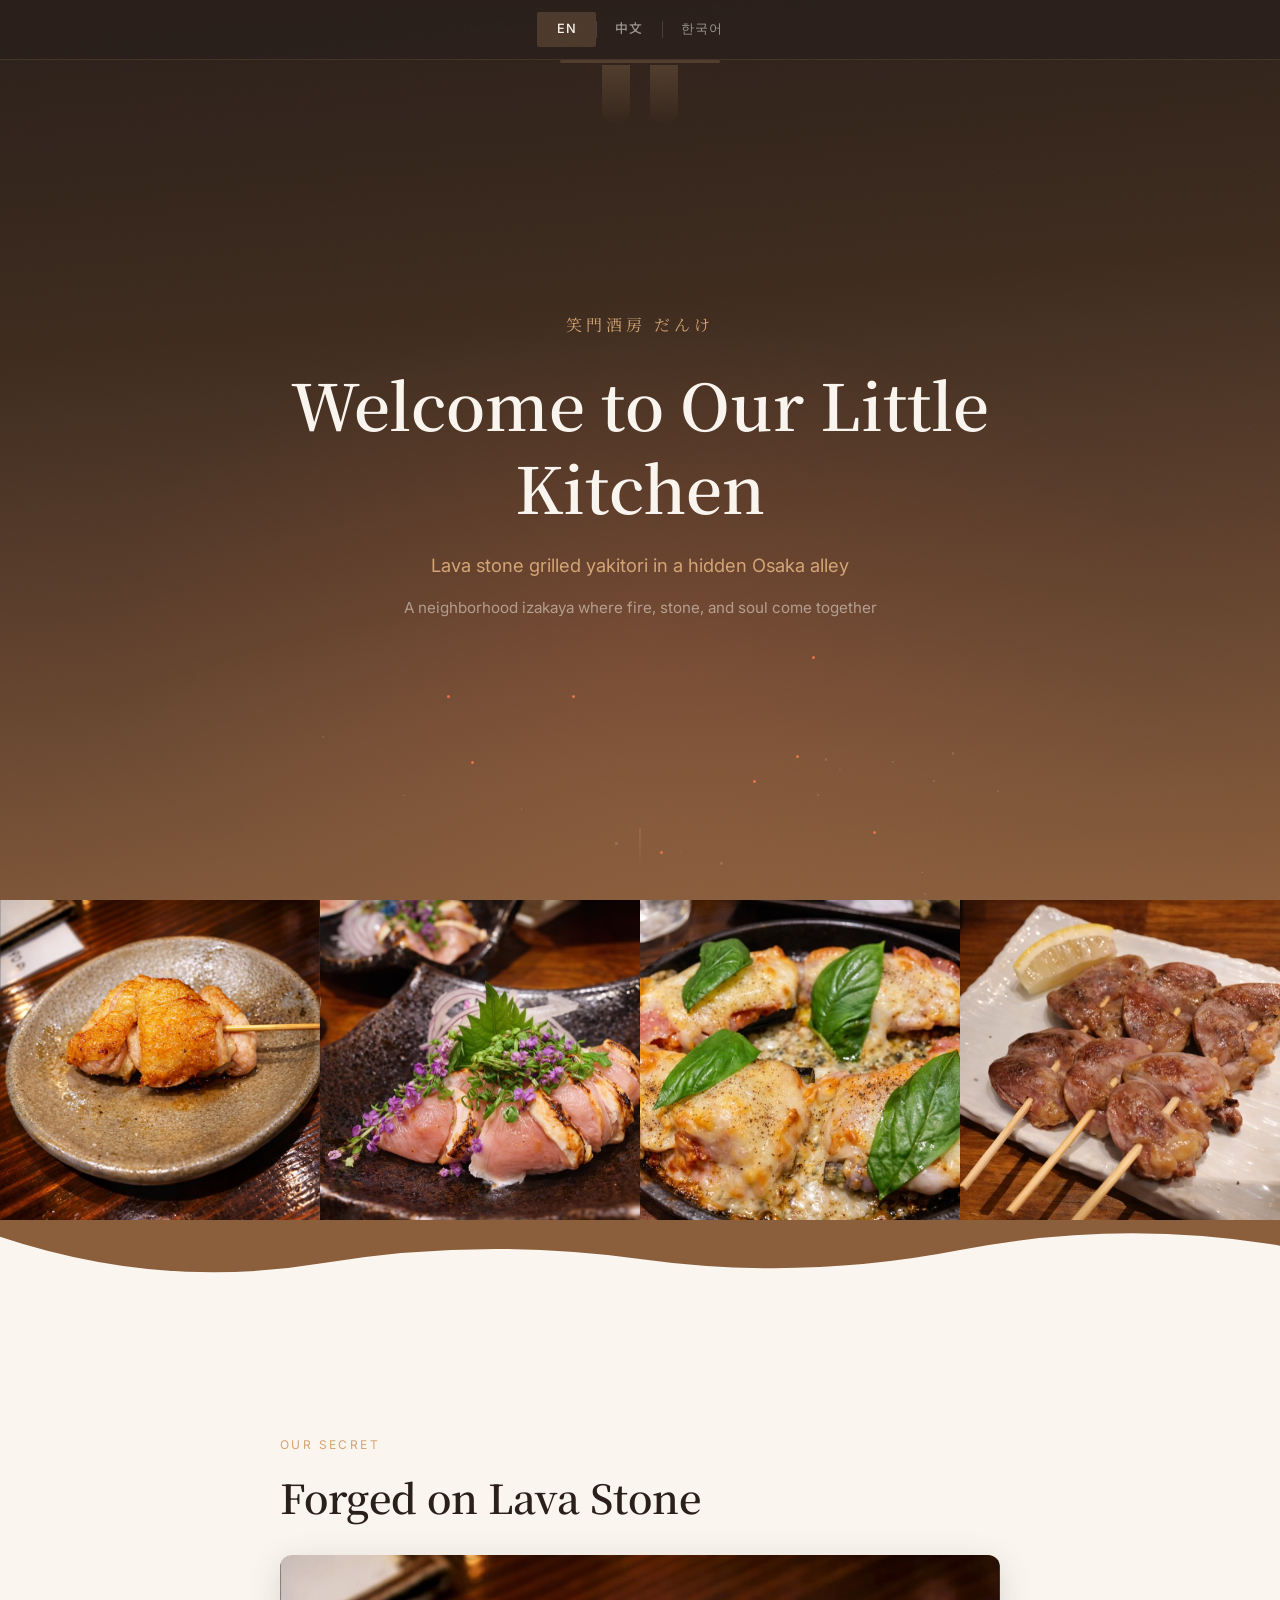
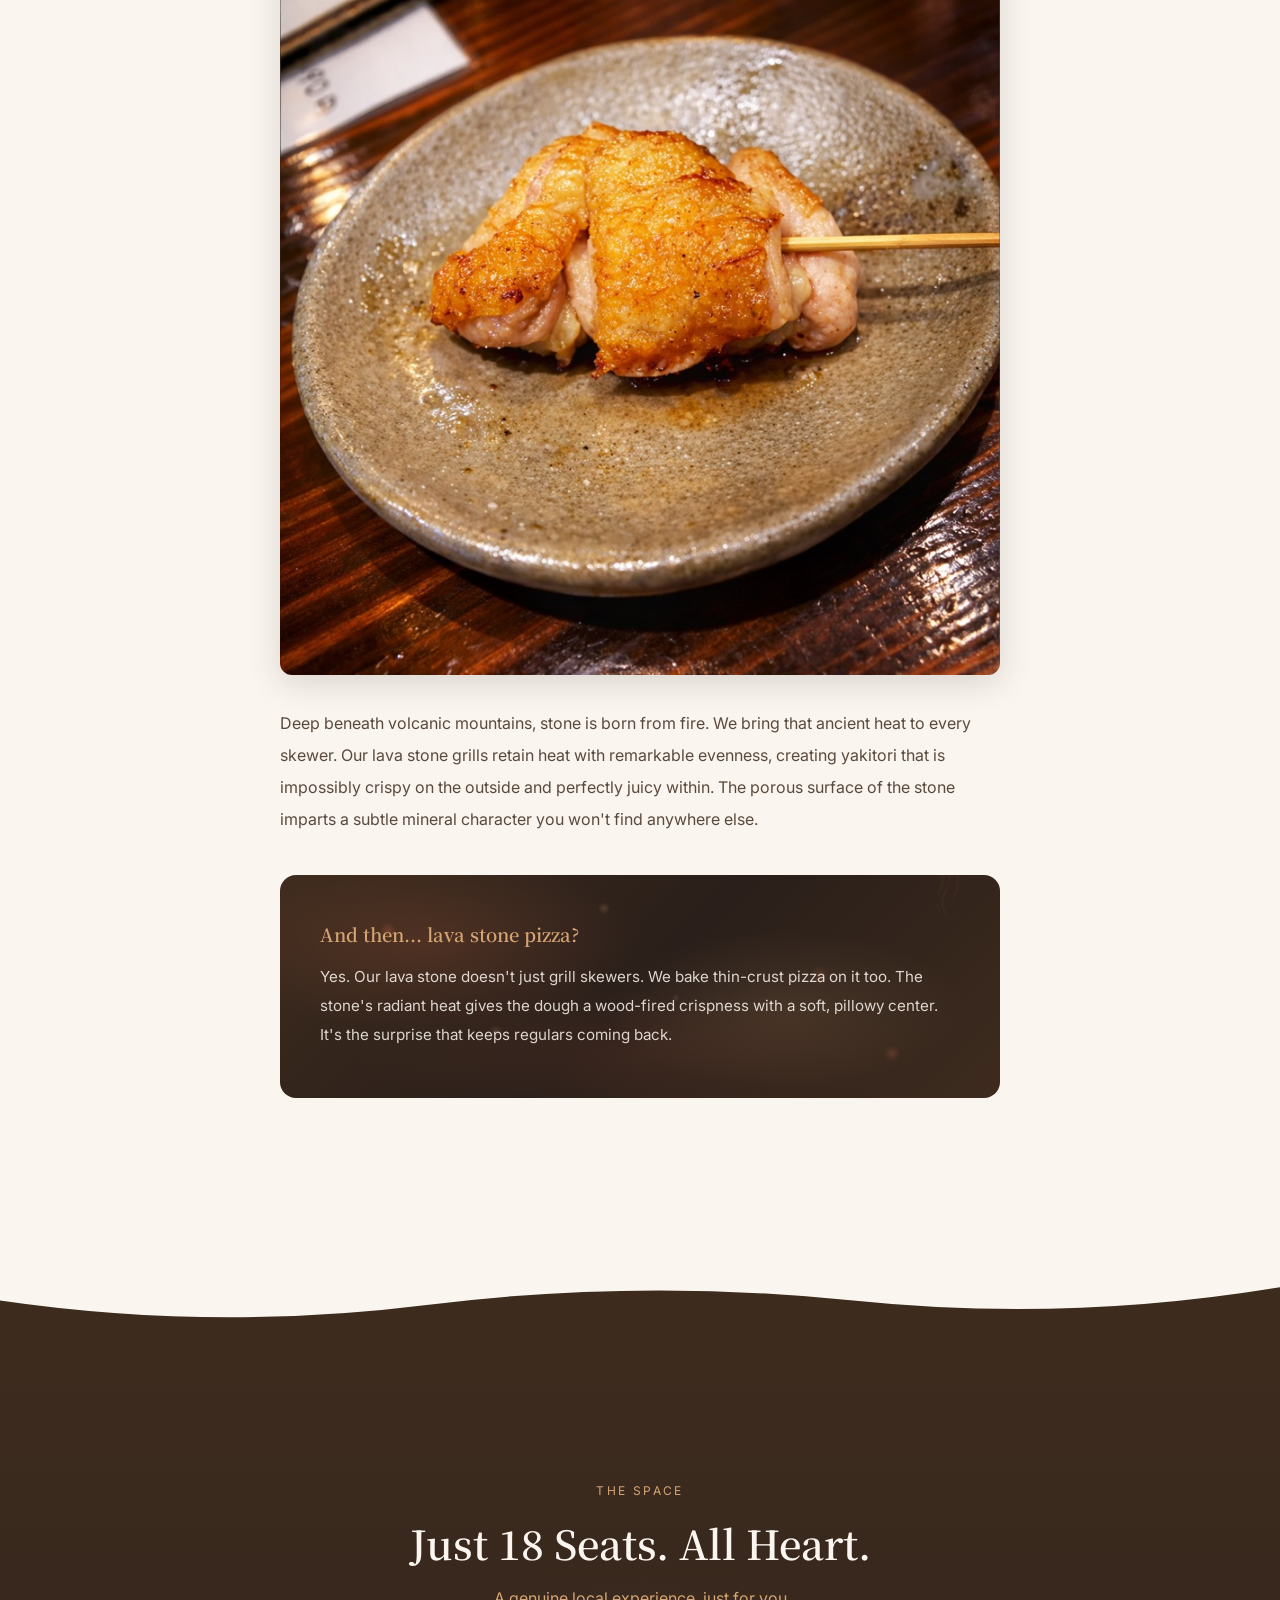
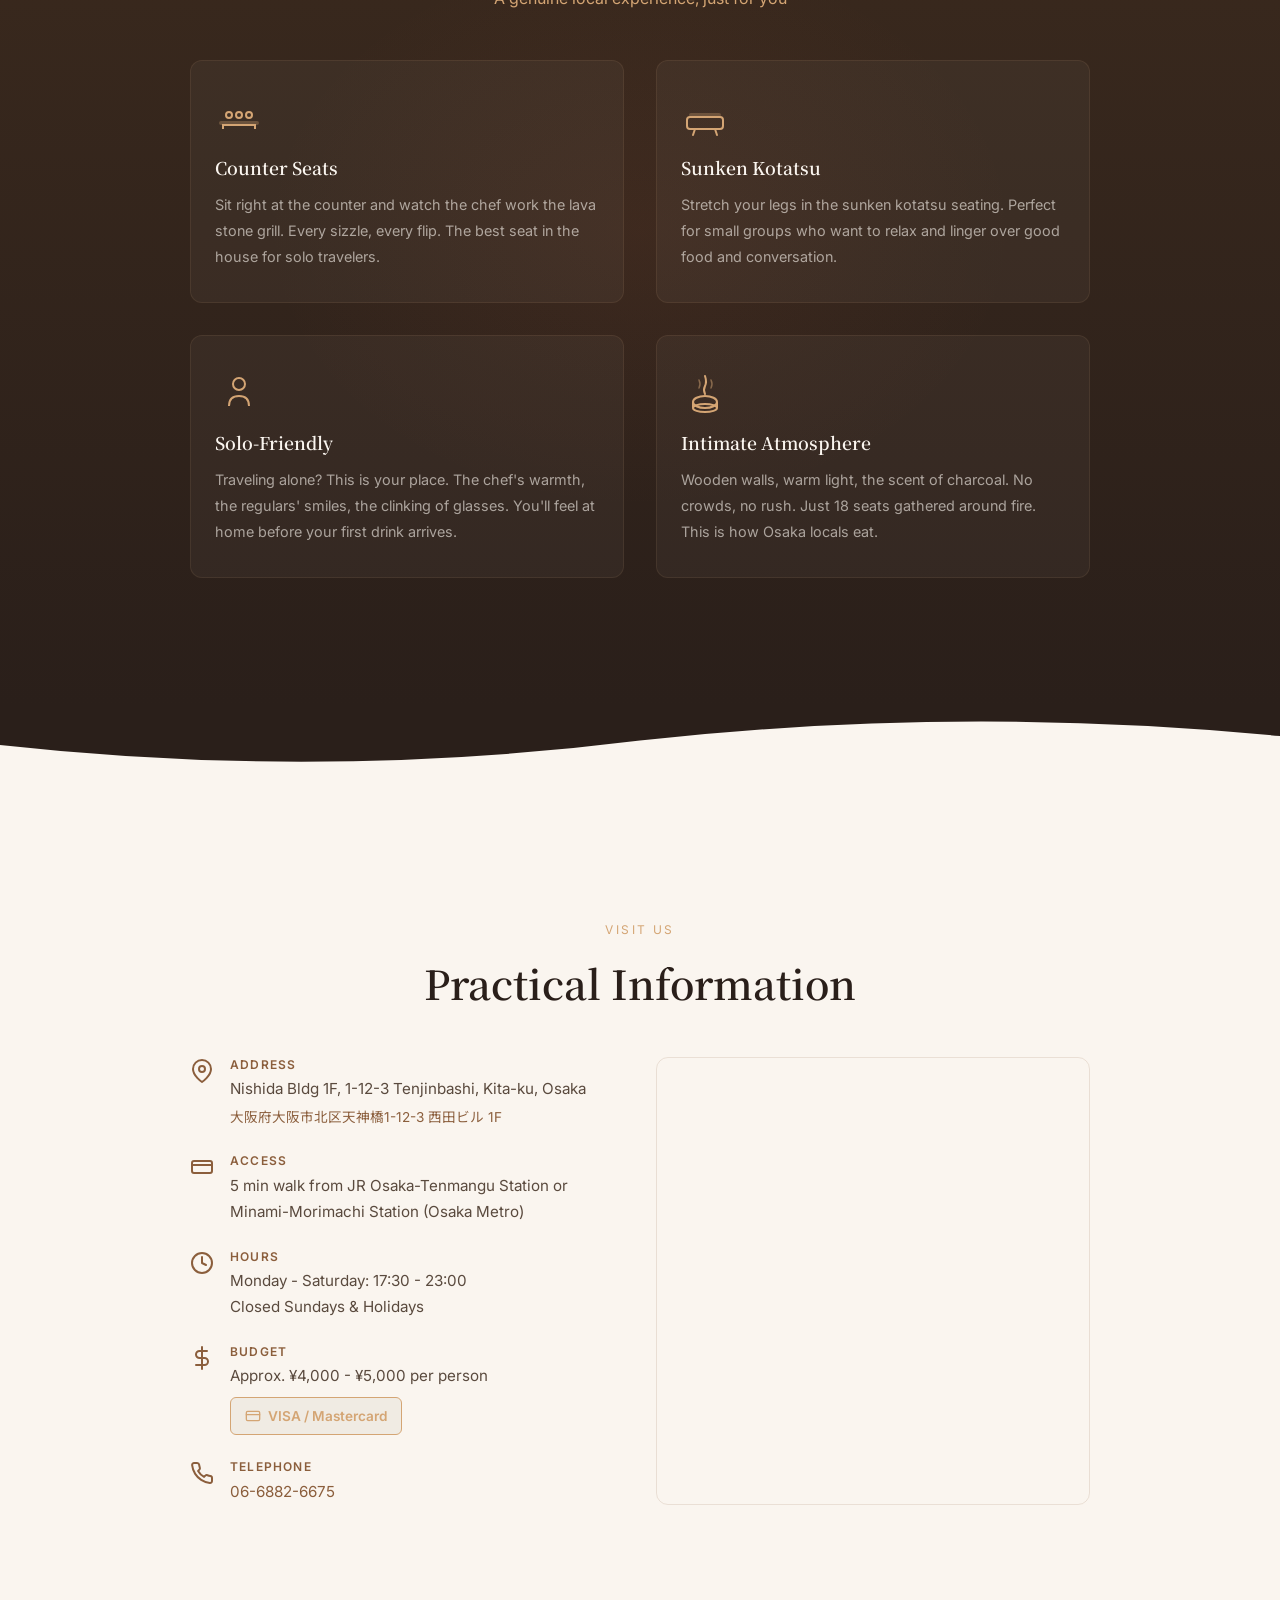
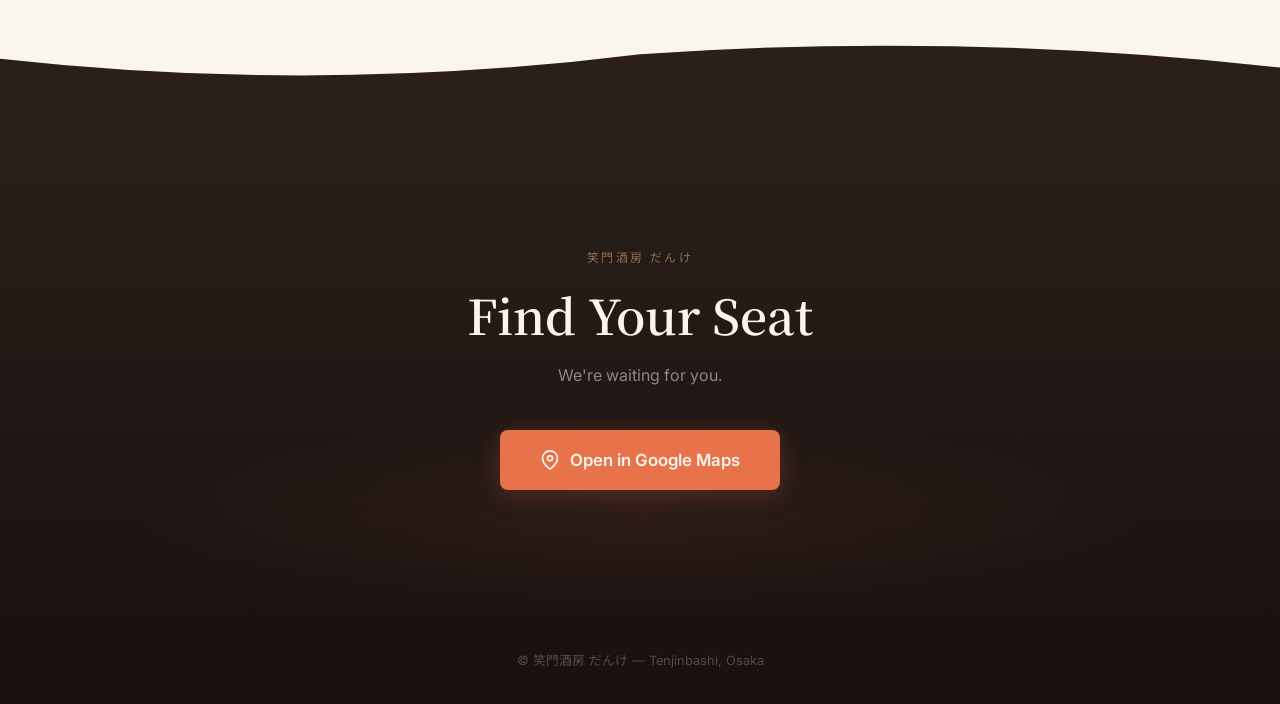
==== commit abfcd066: "Add food photos: KV gallery, story section, OGP image" ====
--- a/index.html
+++ b/index.html
@@ -20,10 +20,16 @@
 <meta property="og:locale:alternate" content="ko_KR">
 <meta property="og:site_name" content="笑門酒房 だんけ | Danke Izakaya">
 
+<!-- OG Image -->
+<meta property="og:image" content="https://haute-manmoto.github.io/danke-lp/images/lava-yakitori.jpg">
+<meta property="og:image:width" content="800">
+<meta property="og:image:height" content="800">
+
 <!-- Twitter Card -->
 <meta name="twitter:card" content="summary_large_image">
 <meta name="twitter:title" content="Danke Izakaya — Lava Stone Grilled Yakitori in Osaka">
 <meta name="twitter:description" content="Hidden gem izakaya in Tenjinbashi, Osaka. Yakitori grilled on volcanic lava stone. Just 18 seats.">
+<meta name="twitter:image" content="https://haute-manmoto.github.io/danke-lp/images/lava-yakitori.jpg">
 
 <!-- Structured Data: Restaurant -->
 <script type="application/ld+json">
@@ -758,6 +764,77 @@
 }
 
 /* ========================================
+   SECTION: FOOD GALLERY (KV)
+   ======================================== */
+.food-gallery {
+  padding: 0 0 0;
+  background: var(--light);
+  overflow: hidden;
+}
+
+.food-gallery-grid {
+  display: grid;
+  grid-template-columns: 1fr 1fr;
+  gap: 0;
+}
+
+@media (min-width: 640px) {
+  .food-gallery-grid { grid-template-columns: 1fr 1fr 1fr 1fr; }
+}
+
+.food-gallery-item {
+  position: relative;
+  overflow: hidden;
+  aspect-ratio: 1;
+}
+
+.food-gallery-item img {
+  width: 100%;
+  height: 100%;
+  object-fit: cover;
+  transition: transform 0.6s var(--ease-out);
+}
+
+.food-gallery-item:hover img {
+  transform: scale(1.08);
+}
+
+.food-gallery-item .food-label {
+  position: absolute;
+  bottom: 0;
+  left: 0;
+  right: 0;
+  padding: 2rem 1rem 0.75rem;
+  background: linear-gradient(transparent, rgba(42, 31, 26, 0.85));
+  color: var(--light);
+  font-size: 0.8rem;
+  font-weight: 500;
+  letter-spacing: 0.05em;
+  opacity: 0;
+  transform: translateY(8px);
+  transition: opacity 0.4s, transform 0.4s;
+}
+
+.food-gallery-item:hover .food-label {
+  opacity: 1;
+  transform: translateY(0);
+}
+
+/* Story section photo */
+.story-photo {
+  border-radius: 12px;
+  overflow: hidden;
+  margin: 2rem 0;
+  box-shadow: 0 8px 32px rgba(42, 31, 26, 0.15);
+}
+
+.story-photo img {
+  width: 100%;
+  height: auto;
+  display: block;
+}
+
+/* ========================================
    RESPONSIVE
    ======================================== */
 @media (min-width: 768px) {
@@ -824,6 +901,44 @@
   </div>
 </section>
 
+<!-- ===================== FOOD GALLERY (KV) ===================== -->
+<section class="food-gallery" aria-label="Food gallery">
+  <div class="food-gallery-grid">
+    <div class="food-gallery-item">
+      <img src="images/lava-yakitori.jpg" alt="Lava stone grilled yakitori - signature dish at Danke Izakaya" loading="eager" width="800" height="800">
+      <div class="food-label">
+        <span data-lang="en">Lava Stone Yakitori</span>
+        <span data-lang="zh">熔岩石烤鸡</span>
+        <span data-lang="ko">용암석 야키토리</span>
+      </div>
+    </div>
+    <div class="food-gallery-item">
+      <img src="images/chicken-tataki.jpg" alt="Chicken tataki garnished with shiso and edible flowers" loading="eager" width="800" height="800">
+      <div class="food-label">
+        <span data-lang="en">Chicken Tataki</span>
+        <span data-lang="zh">鸡肉刺身</span>
+        <span data-lang="ko">치킨 타타키</span>
+      </div>
+    </div>
+    <div class="food-gallery-item">
+      <img src="images/lava-pizza.jpg" alt="Lava stone pizza with basil and melted cheese" loading="eager" width="800" height="800">
+      <div class="food-label">
+        <span data-lang="en">Lava Stone Pizza</span>
+        <span data-lang="zh">熔岩石披萨</span>
+        <span data-lang="ko">용암석 피자</span>
+      </div>
+    </div>
+    <div class="food-gallery-item">
+      <img src="images/yakitori-skewers.jpg" alt="Assorted yakitori skewers with lemon" loading="eager" width="800" height="800">
+      <div class="food-label">
+        <span data-lang="en">Yakitori Skewers</span>
+        <span data-lang="zh">烤鸡肉串拼盘</span>
+        <span data-lang="ko">야키토리 모듬</span>
+      </div>
+    </div>
+  </div>
+</section>
+
 <!-- Wave divider: dark to light -->
 <div class="wave-divider" aria-hidden="true">
   <svg viewBox="0 0 1440 100" preserveAspectRatio="none" fill="none">
@@ -846,6 +961,10 @@
       <span data-lang="zh">熔岩石上的匠心</span>
       <span data-lang="ko">용암석 위의 장인 정신</span>
     </h2>
+
+    <div class="story-photo reveal">
+      <img src="images/lava-yakitori.jpg" alt="Lava stone grilled yakitori at Danke" width="800" height="800">
+    </div>
 
     <!-- EN -->
     <div data-lang="en">
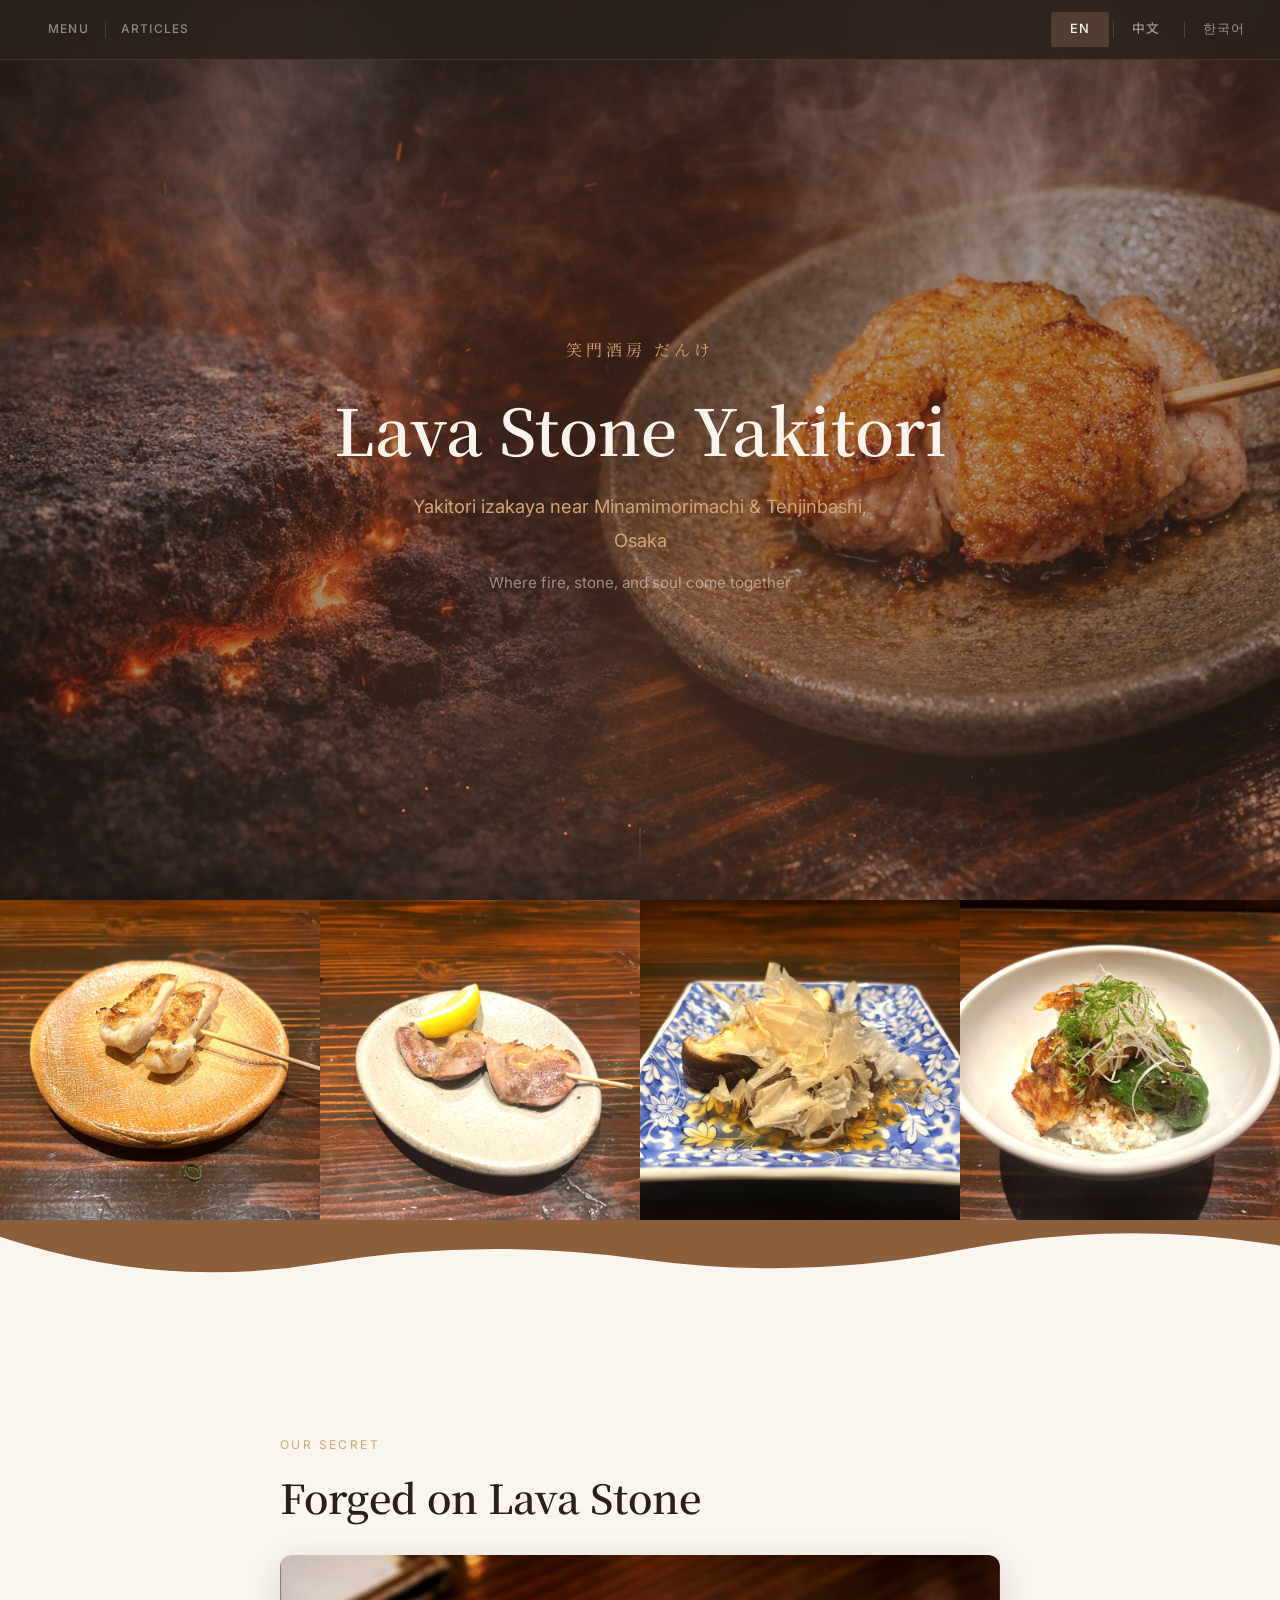
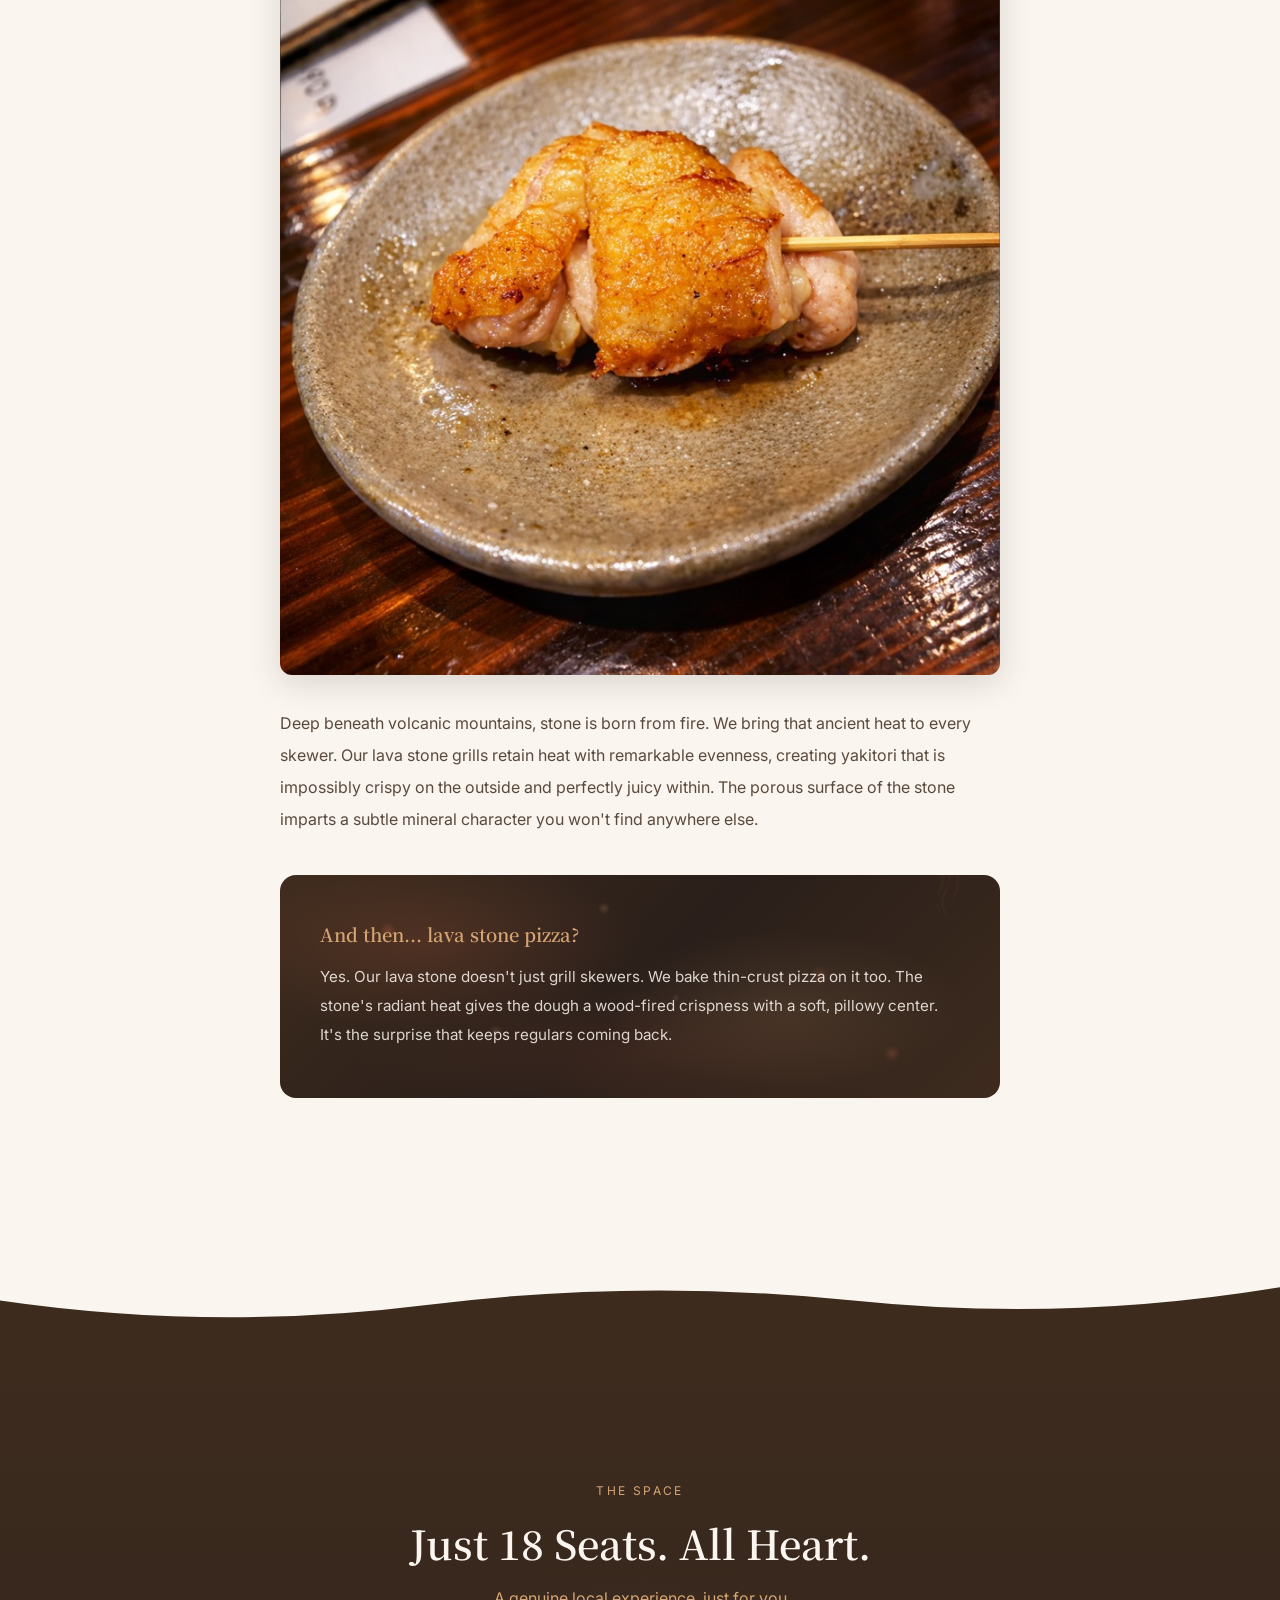
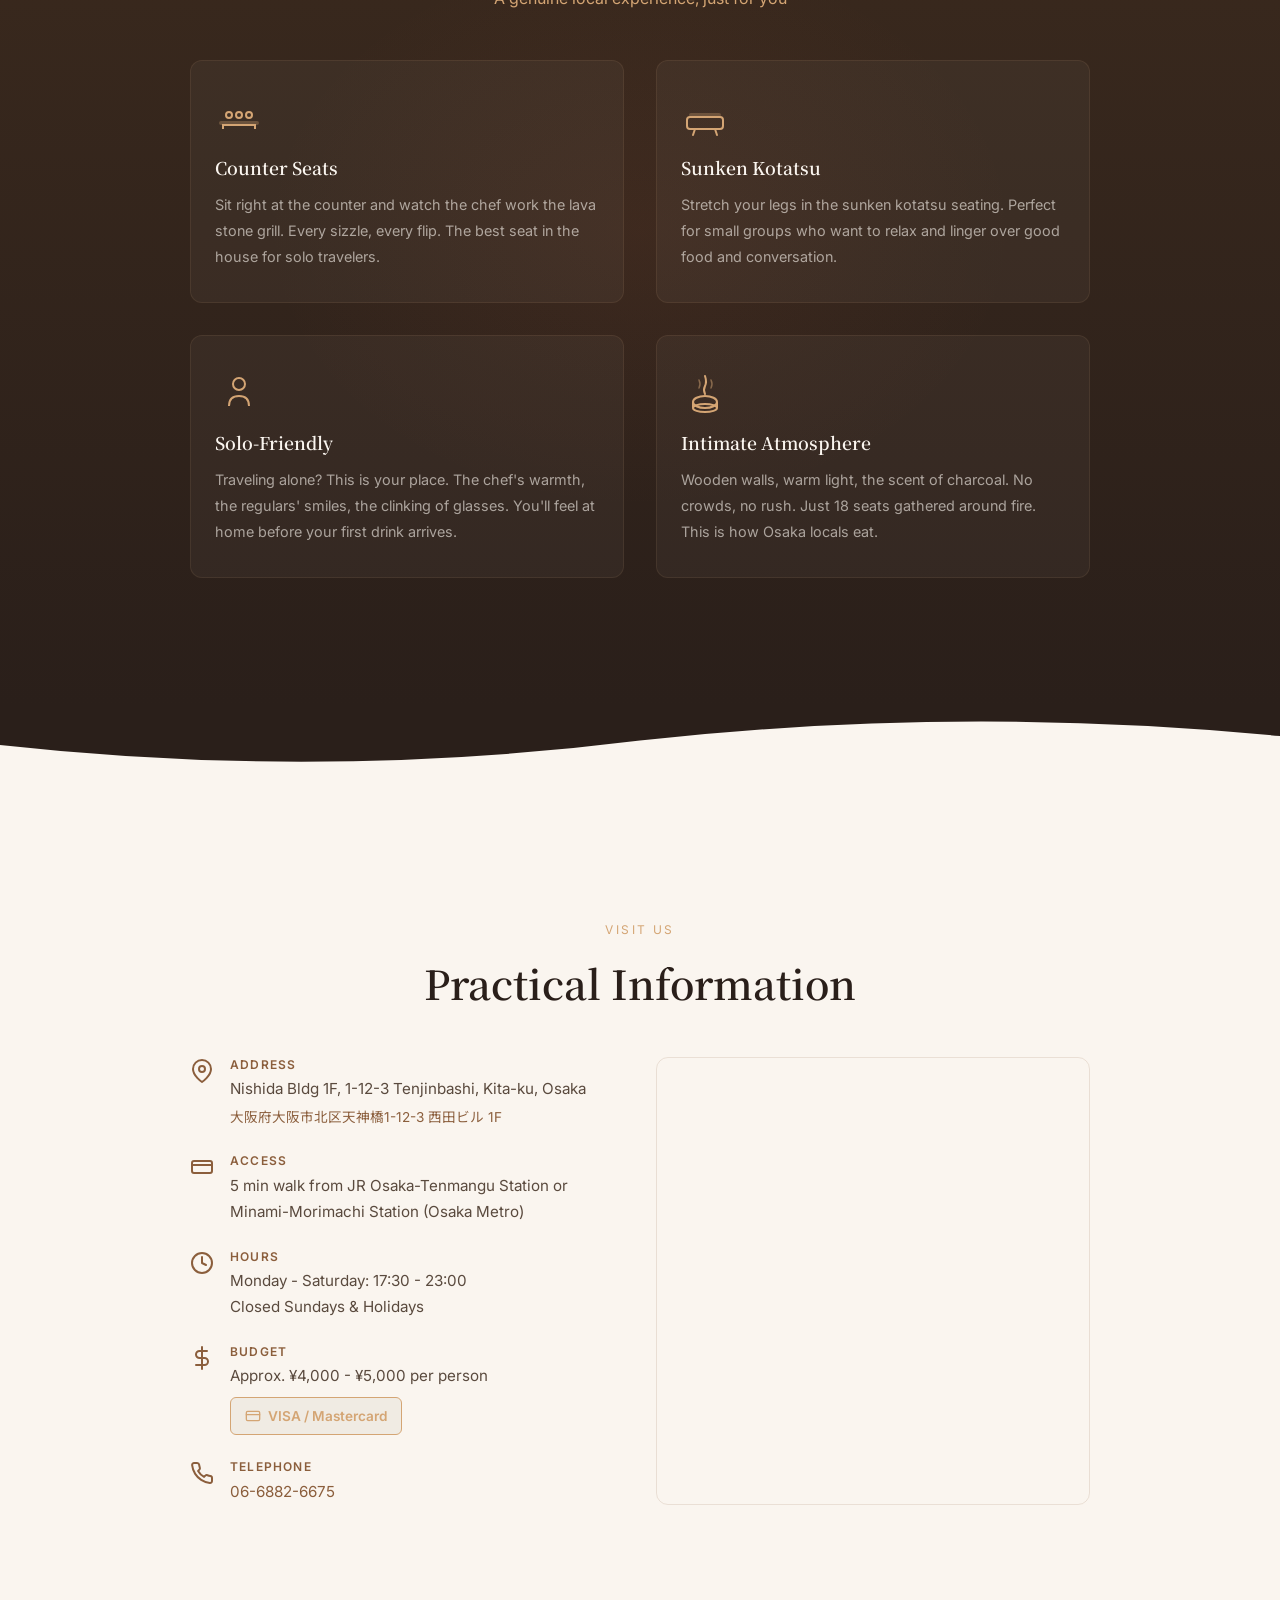
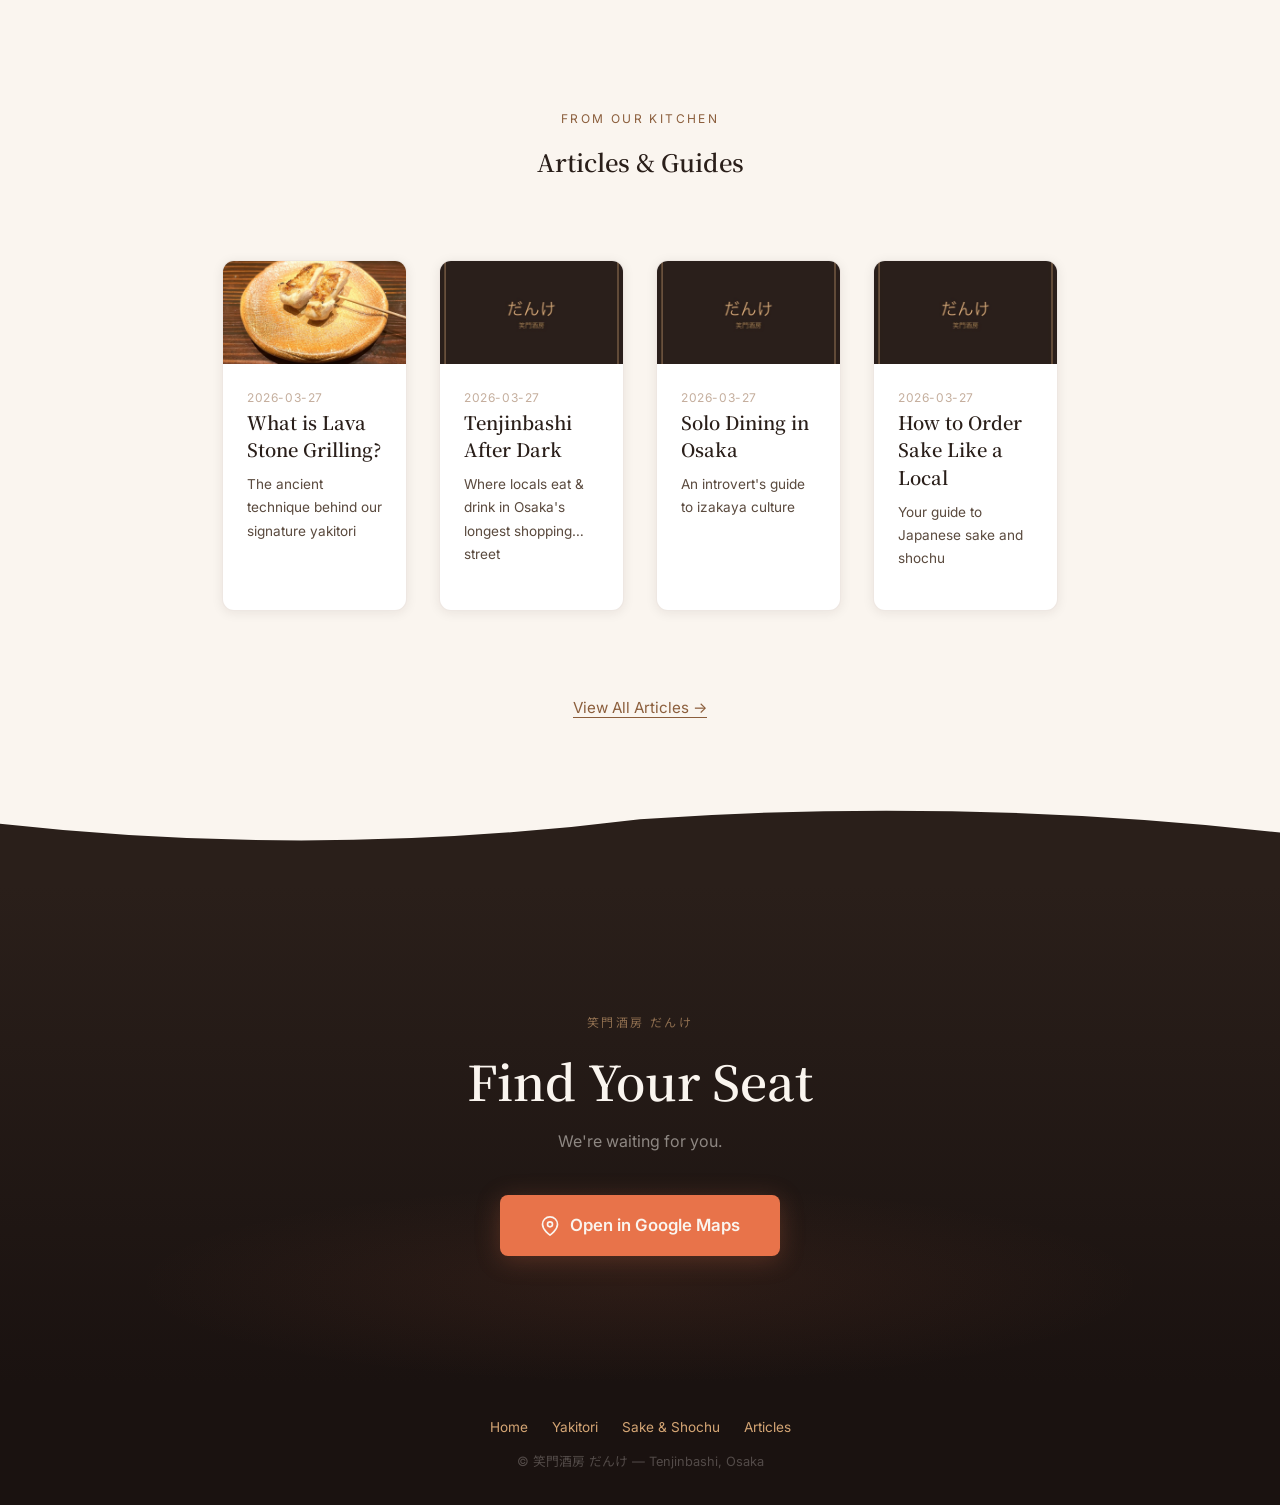
==== commit 7fcc9660: "Add multi-page site: yakitori menu, sake page, 3 articles, favicon, sitemap - Extract CSS to shared " ====
--- a/index.html
+++ b/index.html
@@ -2,10 +2,13 @@
 <html lang="en" prefix="og: http://ogp.me/ns#">
 <head>
 <meta charset="UTF-8">
+<link rel="icon" href="/favicon.ico" sizes="32x32">
+<link rel="icon" href="/favicon-192.png" sizes="192x192" type="image/png">
+<link rel="apple-touch-icon" href="/apple-touch-icon.png">
 <meta name="viewport" content="width=device-width, initial-scale=1.0">
-<title>笑門酒房 だんけ | Danke Izakaya - Lava Stone Yakitori, Osaka</title>
-<meta name="description" content="Hidden gem izakaya in Osaka's Tenjinbashi. Lava stone grilled yakitori, 18 intimate seats. A neighborhood spot where fire, stone, and soul come together.">
-<meta name="keywords" content="izakaya Osaka, yakitori Osaka, lava stone grill, Tenjinbashi restaurant, hidden gem Osaka, Japanese restaurant, 焼き鶏, 居酒屋 大阪, 天神橋 居酒屋, 溶岩焼き, 오사카 이자카야, 야키토리, 大阪居酒屋, 烤鸡肉串">
+<title>笑門酒房 だんけ | 南森町・天神橋の焼き鳥居酒屋 - Yakitori Izakaya Osaka</title>
+<meta name="description" content="南森町・天神橋の焼き鳥居酒屋「だんけ」。溶岩石で焼く焼き鳥が名物。JR大阪天満宮駅・南森町駅徒歩5分。Hidden yakitori izakaya near Minamimorimachi, Tenjinbashi, Osaka.">
+<meta name="keywords" content="焼き鳥 南森町, 焼き鳥 天神橋, yakitori Minamimorimachi, yakitori Tenjinbashi, izakaya Osaka, lava stone grill, 居酒屋 南森町, 天神橋 居酒屋, 溶岩焼き, 오사카 이자카야, 야키토리, 南森町 グルメ, 天神橋筋商店街 居酒屋">
 <meta name="robots" content="index, follow">
 <link rel="canonical" href="https://haute-manmoto.github.io/danke-lp/">
 
@@ -21,7 +24,7 @@
 <meta property="og:site_name" content="笑門酒房 だんけ | Danke Izakaya">
 
 <!-- OG Image -->
-<meta property="og:image" content="https://haute-manmoto.github.io/danke-lp/images/lava-yakitori.jpg">
+<meta property="og:image" content="https://haute-manmoto.github.io/danke-lp/images/hero-desktop.jpg">
 <meta property="og:image:width" content="800">
 <meta property="og:image:height" content="800">
 
@@ -29,7 +32,7 @@
 <meta name="twitter:card" content="summary_large_image">
 <meta name="twitter:title" content="Danke Izakaya — Lava Stone Grilled Yakitori in Osaka">
 <meta name="twitter:description" content="Hidden gem izakaya in Tenjinbashi, Osaka. Yakitori grilled on volcanic lava stone. Just 18 seats.">
-<meta name="twitter:image" content="https://haute-manmoto.github.io/danke-lp/images/lava-yakitori.jpg">
+<meta name="twitter:image" content="https://haute-manmoto.github.io/danke-lp/images/hero-desktop.jpg">
 
 <!-- Structured Data: Restaurant -->
 <script type="application/ld+json">
@@ -93,773 +96,30 @@
 <link rel="preconnect" href="https://fonts.googleapis.com">
 <link rel="preconnect" href="https://fonts.gstatic.com" crossorigin>
 <link href="https://fonts.googleapis.com/css2?family=Inter:wght@400;500;600&family=Noto+Sans+JP:wght@400;500;700&family=Noto+Serif+JP:wght@400;600;700&display=swap" rel="stylesheet">
-<style>
-/* ========================================
-   CSS CUSTOM PROPERTIES
-   ======================================== */
-:root {
-  --amber: #D4A574;
-  --brown: #8B5E3C;
-  --dark: #2A1F1A;
-  --light: #FAF5EF;
-  --lava: #E8734A;
-  --lava-glow: #E8734A33;
-
-  --font-heading: 'Noto Serif JP', serif;
-  --font-body-jp: 'Noto Sans JP', sans-serif;
-  --font-body: 'Inter', var(--font-body-jp), sans-serif;
-
-  --ease-out: cubic-bezier(0.22, 1, 0.36, 1);
-  --transition-reveal: 0.9s var(--ease-out);
-}
-
-/* ========================================
-   RESET & BASE
-   ======================================== */
-*, *::before, *::after { box-sizing: border-box; margin: 0; padding: 0; }
-html { scroll-behavior: smooth; }
-body {
-  font-family: var(--font-body);
-  background: var(--light);
-  color: var(--dark);
-  line-height: 1.7;
-  overflow-x: hidden;
-  -webkit-font-smoothing: antialiased;
-}
-
-img, svg { display: block; max-width: 100%; }
-a { color: inherit; text-decoration: none; }
-button { font: inherit; cursor: pointer; border: none; background: none; }
-
-/* ========================================
-   WASHI PAPER NOISE TEXTURE OVERLAY
-   ======================================== */
-body::before {
-  content: '';
-  position: fixed;
-  inset: 0;
-  pointer-events: none;
-  z-index: 9999;
-  opacity: 0.025;
-  background-image: url("data:image/svg+xml,%3Csvg viewBox='0 0 256 256' xmlns='http://www.w3.org/2000/svg'%3E%3Cfilter id='n'%3E%3CfeTurbulence type='fractalNoise' baseFrequency='0.85' numOctaves='4' stitchTiles='stitch'/%3E%3C/filter%3E%3Crect width='100%25' height='100%25' filter='url(%23n)'/%3E%3C/svg%3E");
-  background-size: 256px 256px;
-}
-
-/* ========================================
-   TYPOGRAPHY
-   ======================================== */
-h1, h2, h3, h4 {
-  font-family: var(--font-heading);
-  font-weight: 600;
-  line-height: 1.3;
-}
-
-.section-label {
-  font-family: var(--font-body);
-  font-size: 0.75rem;
-  letter-spacing: 0.2em;
-  text-transform: uppercase;
-  color: var(--amber);
-  margin-bottom: 1rem;
-}
-
-/* ========================================
-   LANGUAGE SWITCHER
-   ======================================== */
-.lang-switcher {
-  position: fixed;
-  top: 0;
-  left: 0;
-  right: 0;
-  z-index: 1000;
-  display: flex;
-  justify-content: center;
-  gap: 0;
-  padding: 0.75rem 1rem;
-  background: rgba(42, 31, 26, 0.85);
-  backdrop-filter: blur(12px);
-  -webkit-backdrop-filter: blur(12px);
-  border-bottom: 1px solid rgba(212, 165, 116, 0.15);
-}
-
-.lang-btn {
-  padding: 0.4rem 1.2rem;
-  font-size: 0.8rem;
-  font-weight: 500;
-  color: rgba(250, 245, 239, 0.55);
-  letter-spacing: 0.08em;
-  transition: color 0.3s, background 0.3s;
-  border-radius: 2px;
-  position: relative;
-}
-
-.lang-btn:hover { color: var(--light); }
-.lang-btn.active {
-  color: var(--light);
-  background: rgba(212, 165, 116, 0.2);
-}
-
-.lang-btn + .lang-btn::before {
-  content: '';
-  position: absolute;
-  left: 0;
-  top: 25%;
-  height: 50%;
-  width: 1px;
-  background: rgba(250, 245, 239, 0.15);
-}
-
-/* hide non-active languages */
-[data-lang] { display: none; }
-[data-lang="en"] { display: block; }
-body[data-active-lang="zh"] [data-lang="zh"] { display: block; }
-body[data-active-lang="zh"] [data-lang="en"] { display: none; }
-body[data-active-lang="ko"] [data-lang="ko"] { display: block; }
-body[data-active-lang="ko"] [data-lang="en"] { display: none; }
-
-/* inline elements */
-span[data-lang], a[data-lang] { display: none; }
-span[data-lang="en"], a[data-lang="en"] { display: inline; }
-body[data-active-lang="zh"] span[data-lang="zh"],
-body[data-active-lang="zh"] a[data-lang="zh"] { display: inline; }
-body[data-active-lang="zh"] span[data-lang="en"],
-body[data-active-lang="zh"] a[data-lang="en"] { display: none; }
-body[data-active-lang="ko"] span[data-lang="ko"],
-body[data-active-lang="ko"] a[data-lang="ko"] { display: inline; }
-body[data-active-lang="ko"] span[data-lang="en"],
-body[data-active-lang="ko"] a[data-lang="en"] { display: none; }
-
-/* ========================================
-   REVEAL ANIMATIONS
-   ======================================== */
-.reveal {
-  opacity: 0;
-  transform: translateY(32px);
-  transition: opacity var(--transition-reveal), transform var(--transition-reveal);
-}
-.reveal.visible {
-  opacity: 1;
-  transform: translateY(0);
-}
-
-@media (prefers-reduced-motion: reduce) {
-  .reveal { opacity: 1; transform: none; transition: none; }
-  .steam-particle { animation: none !important; }
-  .ember { animation: none !important; }
-  html { scroll-behavior: auto; }
-}
-
-/* ========================================
-   SECTION: HERO
-   ======================================== */
-.hero {
-  min-height: 100vh;
-  display: flex;
-  flex-direction: column;
-  align-items: center;
-  justify-content: center;
-  text-align: center;
-  padding: 6rem 1.5rem 4rem;
-  position: relative;
-  overflow: hidden;
-  background: linear-gradient(175deg, var(--dark) 0%, #3D2B1E 35%, #5A3D2B 60%, var(--brown) 100%);
-}
-
-.hero::before {
-  content: '';
-  position: absolute;
-  inset: 0;
-  background: radial-gradient(ellipse 60% 50% at 50% 70%, rgba(232, 115, 74, 0.12) 0%, transparent 70%),
-              radial-gradient(ellipse 80% 40% at 50% 90%, rgba(212, 165, 116, 0.08) 0%, transparent 60%);
-  pointer-events: none;
-}
-
-.hero-noren {
-  position: absolute;
-  top: 60px;
-  left: 50%;
-  transform: translateX(-50%);
-  width: 160px;
-  opacity: 0.2;
-}
-
-.hero-noren-bar {
-  width: 100%;
-  height: 3px;
-  background: var(--amber);
-  border-radius: 2px;
-}
-
-.hero-noren-panel {
-  width: 28px;
-  height: 60px;
-  background: linear-gradient(180deg, var(--amber) 0%, rgba(212, 165, 116, 0) 100%);
-  border-radius: 0 0 14px 14px;
-  display: inline-block;
-  margin: 2px 8px 0;
-}
-
-.hero-shop-name {
-  font-family: var(--font-heading);
-  font-size: clamp(0.85rem, 2vw, 1rem);
-  color: var(--amber);
-  letter-spacing: 0.25em;
-  margin-bottom: 1.5rem;
-  opacity: 0.7;
-}
-
-.hero h1 {
-  font-size: clamp(2rem, 6vw, 4rem);
-  color: var(--light);
-  margin-bottom: 1.25rem;
-  max-width: 700px;
-}
-
-.hero-sub {
-  font-size: clamp(0.95rem, 2.5vw, 1.15rem);
-  color: var(--amber);
-  max-width: 500px;
-  margin-bottom: 0.75rem;
-  line-height: 1.8;
-}
-
-.hero-tagline {
-  font-size: clamp(0.8rem, 2vw, 0.95rem);
-  color: rgba(250, 245, 239, 0.5);
-  max-width: 480px;
-  line-height: 1.8;
-}
-
-.hero-scroll {
-  position: absolute;
-  bottom: 2rem;
-  left: 50%;
-  transform: translateX(-50%);
-  display: flex;
-  flex-direction: column;
-  align-items: center;
-  gap: 0.5rem;
-  color: rgba(250, 245, 239, 0.3);
-  font-size: 0.7rem;
-  letter-spacing: 0.15em;
-}
-
-.hero-scroll-line {
-  width: 1px;
-  height: 40px;
-  background: linear-gradient(180deg, rgba(212, 165, 116, 0.4), transparent);
-  animation: scrollPulse 2s ease-in-out infinite;
-}
-
-@keyframes scrollPulse {
-  0%, 100% { opacity: 0.3; transform: scaleY(1); }
-  50% { opacity: 0.8; transform: scaleY(1.2); }
-}
-
-/* steam particles */
-.steam-container {
-  position: absolute;
-  inset: 0;
-  pointer-events: none;
-  overflow: hidden;
-}
-
-.steam-particle {
-  position: absolute;
-  width: 2px;
-  height: 2px;
-  background: rgba(250, 245, 239, 0.15);
-  border-radius: 50%;
-  animation: steamRise linear infinite;
-}
-
-@keyframes steamRise {
-  0% {
-    transform: translateY(0) translateX(0) scale(1);
-    opacity: 0;
-  }
-  10% { opacity: 0.6; }
-  50% { opacity: 0.3; }
-  100% {
-    transform: translateY(-100vh) translateX(30px) scale(3);
-    opacity: 0;
-  }
-}
-
-/* ember dots */
-.ember {
-  position: absolute;
-  width: 3px;
-  height: 3px;
-  border-radius: 50%;
-  background: var(--lava);
-  animation: emberFloat linear infinite;
-  filter: blur(0.5px);
-}
-
-@keyframes emberFloat {
-  0% {
-    transform: translateY(0) translateX(0);
-    opacity: 0;
-  }
-  20% { opacity: 0.8; }
-  80% { opacity: 0.2; }
-  100% {
-    transform: translateY(-60vh) translateX(-20px);
-    opacity: 0;
-  }
-}
-
-/* ========================================
-   SVG WAVE DIVIDERS
-   ======================================== */
-.wave-divider {
-  width: 100%;
-  display: block;
-  margin: -1px 0;
-  line-height: 0;
-}
-
-.wave-divider svg {
-  width: 100%;
-  height: auto;
-  display: block;
-}
-
-/* ========================================
-   SECTION: STORY
-   ======================================== */
-.story {
-  padding: 5rem 1.5rem;
-  background: var(--light);
-  position: relative;
-}
-
-.story-inner {
-  max-width: 720px;
-  margin: 0 auto;
-}
-
-.story h2 {
-  font-size: clamp(1.6rem, 4vw, 2.5rem);
-  color: var(--dark);
-  margin-bottom: 2rem;
-}
-
-.story-text {
-  font-size: 1rem;
-  color: #5a4a3e;
-  line-height: 2;
-  margin-bottom: 2rem;
-}
-
-/* Lava stone texture block */
-.lava-block {
-  position: relative;
-  border-radius: 16px;
-  padding: 2.5rem 2rem;
-  margin: 2.5rem 0;
-  overflow: hidden;
-  background:
-    radial-gradient(ellipse 30% 40% at 20% 30%, rgba(232, 115, 74, 0.15), transparent),
-    radial-gradient(ellipse 25% 35% at 70% 60%, rgba(212, 165, 116, 0.12), transparent),
-    radial-gradient(ellipse 40% 30% at 50% 80%, rgba(232, 115, 74, 0.08), transparent),
-    linear-gradient(135deg, #3D2B1E 0%, var(--dark) 50%, #3D2B1E 100%);
-  color: var(--light);
-}
-
-.lava-block::before {
-  content: '';
-  position: absolute;
-  inset: 0;
-  background:
-    radial-gradient(circle 4px at 15% 25%, rgba(232, 115, 74, 0.25), transparent 8px),
-    radial-gradient(circle 3px at 45% 15%, rgba(212, 165, 116, 0.2), transparent 6px),
-    radial-gradient(circle 5px at 75% 45%, rgba(232, 115, 74, 0.15), transparent 10px),
-    radial-gradient(circle 3px at 30% 70%, rgba(212, 165, 116, 0.18), transparent 6px),
-    radial-gradient(circle 4px at 85% 80%, rgba(232, 115, 74, 0.2), transparent 8px),
-    radial-gradient(circle 2px at 55% 55%, rgba(250, 245, 239, 0.1), transparent 4px);
-  pointer-events: none;
-}
-
-.lava-block h3 {
-  font-size: 1.15rem;
-  color: var(--amber);
-  margin-bottom: 1rem;
-  position: relative;
-}
-
-.lava-block p {
-  font-size: 0.95rem;
-  line-height: 1.9;
-  position: relative;
-  color: rgba(250, 245, 239, 0.85);
-}
-
-/* Flame SVG decoration */
-.flame-deco {
-  position: absolute;
-  top: -20px;
-  right: 20px;
-  opacity: 0.15;
-}
-
-/* ========================================
-   SECTION: EXPERIENCE
-   ======================================== */
-.experience {
-  padding: 5rem 1.5rem;
-  background: linear-gradient(180deg, #3D2B1E 0%, var(--dark) 100%);
-  color: var(--light);
-  position: relative;
-}
-
-.experience-inner {
-  max-width: 900px;
-  margin: 0 auto;
-  text-align: center;
-}
-
-.experience h2 {
-  font-size: clamp(1.6rem, 4vw, 2.5rem);
-  margin-bottom: 1rem;
-}
-
-.experience-sub {
-  color: var(--amber);
-  font-size: 1rem;
-  margin-bottom: 3rem;
-  opacity: 0.8;
-}
-
-.experience-grid {
-  display: grid;
-  grid-template-columns: 1fr;
-  gap: 2rem;
-  text-align: left;
-}
-
-@media (min-width: 640px) {
-  .experience-grid { grid-template-columns: 1fr 1fr; }
-}
-
-.exp-card {
-  background: rgba(250, 245, 239, 0.04);
-  border: 1px solid rgba(212, 165, 116, 0.1);
-  border-radius: 12px;
-  padding: 2rem 1.5rem;
-  position: relative;
-  overflow: hidden;
-  transition: border-color 0.4s, background 0.4s;
-}
-
-.exp-card:hover {
-  border-color: rgba(212, 165, 116, 0.25);
-  background: rgba(250, 245, 239, 0.06);
-}
-
-.exp-card-icon {
-  width: 48px;
-  height: 48px;
-  margin-bottom: 1rem;
-  color: var(--amber);
-}
-
-.exp-card h3 {
-  font-size: 1.1rem;
-  margin-bottom: 0.75rem;
-  color: var(--light);
-}
-
-.exp-card p {
-  font-size: 0.9rem;
-  color: rgba(250, 245, 239, 0.6);
-  line-height: 1.8;
-}
-
-/* ambient glow */
-.experience::before {
-  content: '';
-  position: absolute;
-  top: 50%;
-  left: 50%;
-  transform: translate(-50%, -50%);
-  width: 60%;
-  height: 60%;
-  background: radial-gradient(ellipse, rgba(232, 115, 74, 0.06), transparent 70%);
-  pointer-events: none;
-}
-
-/* ========================================
-   SECTION: INFO
-   ======================================== */
-.info {
-  padding: 5rem 1.5rem;
-  background: var(--light);
-}
-
-.info-inner {
-  max-width: 900px;
-  margin: 0 auto;
-}
-
-.info h2 {
-  font-size: clamp(1.6rem, 4vw, 2.5rem);
-  text-align: center;
-  margin-bottom: 3rem;
-}
-
-.info-grid {
-  display: grid;
-  grid-template-columns: 1fr;
-  gap: 2rem;
-}
-
-@media (min-width: 700px) {
-  .info-grid { grid-template-columns: 1fr 1fr; }
-}
-
-.info-details {
-  display: flex;
-  flex-direction: column;
-  gap: 1.5rem;
-}
-
-.info-item {
-  display: flex;
-  gap: 1rem;
-  align-items: flex-start;
-}
-
-.info-icon {
-  flex-shrink: 0;
-  width: 24px;
-  height: 24px;
-  color: var(--brown);
-  margin-top: 2px;
-}
-
-.info-item h4 {
-  font-family: var(--font-body);
-  font-size: 0.75rem;
-  font-weight: 600;
-  letter-spacing: 0.1em;
-  text-transform: uppercase;
-  color: var(--brown);
-  margin-bottom: 0.25rem;
-}
-
-.info-item p {
-  font-size: 0.95rem;
-  color: #5a4a3e;
-  line-height: 1.7;
-}
-
-/* Card accepted badge */
-.cash-badge {
-  display: inline-flex;
-  align-items: center;
-  gap: 0.4rem;
-  background: #F0EBE3;
-  border: 1.5px solid var(--amber);
-  color: var(--brown);
-  font-weight: 600;
-  font-size: 0.85rem;
-  padding: 0.4rem 0.9rem;
-  border-radius: 6px;
-  margin-top: 0.5rem;
-}
-
-.cash-badge svg {
-  width: 16px;
-  height: 16px;
-}
-
-/* Map container */
-.info-map {
-  border-radius: 12px;
-  overflow: hidden;
-  border: 1px solid rgba(139, 94, 60, 0.15);
-  min-height: 300px;
-}
-
-.info-map iframe {
-  width: 100%;
-  height: 100%;
-  min-height: 300px;
-  border: 0;
-}
-
-/* ========================================
-   SECTION: CTA
-   ======================================== */
-.cta {
-  padding: 6rem 1.5rem;
-  text-align: center;
-  background: linear-gradient(180deg, var(--dark) 0%, #1A1210 100%);
-  color: var(--light);
-  position: relative;
-  overflow: hidden;
-}
-
-.cta::before {
-  content: '';
-  position: absolute;
-  bottom: 0;
-  left: 50%;
-  transform: translateX(-50%);
-  width: 80%;
-  height: 200px;
-  background: radial-gradient(ellipse, rgba(232, 115, 74, 0.08), transparent 70%);
-  pointer-events: none;
-}
-
-.cta h2 {
-  font-size: clamp(2rem, 5vw, 3rem);
-  margin-bottom: 1rem;
-}
-
-.cta-sub {
-  color: rgba(250, 245, 239, 0.5);
-  font-size: 1rem;
-  margin-bottom: 2.5rem;
-}
-
-.cta-btn {
-  display: inline-flex;
-  align-items: center;
-  gap: 0.6rem;
-  background: var(--lava);
-  color: var(--light);
-  font-weight: 600;
-  font-size: 1.05rem;
-  padding: 1rem 2.5rem;
-  border-radius: 8px;
-  transition: background 0.3s, transform 0.3s, box-shadow 0.3s;
-  box-shadow: 0 4px 24px rgba(232, 115, 74, 0.25);
-}
-
-.cta-btn:hover {
-  background: #d4633c;
-  transform: translateY(-2px);
-  box-shadow: 0 8px 32px rgba(232, 115, 74, 0.35);
-}
-
-.cta-btn:active { transform: translateY(0); }
-
-.cta-btn svg {
-  width: 20px;
-  height: 20px;
-}
-
-/* ========================================
-   FOOTER
-   ======================================== */
-.footer {
-  padding: 2rem 1.5rem;
-  background: #1A1210;
-  text-align: center;
-  color: rgba(250, 245, 239, 0.25);
-  font-size: 0.8rem;
-}
-
-/* ========================================
-   SECTION: FOOD GALLERY (KV)
-   ======================================== */
-.food-gallery {
-  padding: 0 0 0;
-  background: var(--light);
-  overflow: hidden;
-}
-
-.food-gallery-grid {
-  display: grid;
-  grid-template-columns: 1fr 1fr;
-  gap: 0;
-}
-
-@media (min-width: 640px) {
-  .food-gallery-grid { grid-template-columns: 1fr 1fr 1fr 1fr; }
-}
-
-.food-gallery-item {
-  position: relative;
-  overflow: hidden;
-  aspect-ratio: 1;
-}
-
-.food-gallery-item img {
-  width: 100%;
-  height: 100%;
-  object-fit: cover;
-  transition: transform 0.6s var(--ease-out);
-}
-
-.food-gallery-item:hover img {
-  transform: scale(1.08);
-}
-
-.food-gallery-item .food-label {
-  position: absolute;
-  bottom: 0;
-  left: 0;
-  right: 0;
-  padding: 2rem 1rem 0.75rem;
-  background: linear-gradient(transparent, rgba(42, 31, 26, 0.85));
-  color: var(--light);
-  font-size: 0.8rem;
-  font-weight: 500;
-  letter-spacing: 0.05em;
-  opacity: 0;
-  transform: translateY(8px);
-  transition: opacity 0.4s, transform 0.4s;
-}
-
-.food-gallery-item:hover .food-label {
-  opacity: 1;
-  transform: translateY(0);
-}
-
-/* Story section photo */
-.story-photo {
-  border-radius: 12px;
-  overflow: hidden;
-  margin: 2rem 0;
-  box-shadow: 0 8px 32px rgba(42, 31, 26, 0.15);
-}
-
-.story-photo img {
-  width: 100%;
-  height: auto;
-  display: block;
-}
-
-/* ========================================
-   RESPONSIVE
-   ======================================== */
-@media (min-width: 768px) {
-  .story { padding: 6rem 2rem; }
-  .experience { padding: 6rem 2rem; }
-  .info { padding: 6rem 2rem; }
-  .lava-block { padding: 3rem 2.5rem; }
-}
-
-@media (min-width: 1024px) {
-  .story { padding: 8rem 2rem; }
-  .experience { padding: 8rem 2rem; }
-  .info { padding: 8rem 2rem; }
-  .cta { padding: 8rem 2rem; }
-}
-</style>
+<link rel="stylesheet" href="css/style.css">
 </head>
 
 <body data-active-lang="en">
 
 <!-- ===================== LANGUAGE SWITCHER ===================== -->
-<nav class="lang-switcher" role="navigation" aria-label="Language">
-  <button class="lang-btn active" data-switch-lang="en" aria-label="English">EN</button>
-  <button class="lang-btn" data-switch-lang="zh" aria-label="Chinese">中文</button>
-  <button class="lang-btn" data-switch-lang="ko" aria-label="Korean">한국어</button>
+<nav class="lang-switcher" role="navigation" aria-label="Language and Navigation">
+  <div class="site-nav">
+    <a href="menu/yakitori/" class="site-nav__link">
+      <span data-lang="en">Menu</span>
+      <span data-lang="zh">菜单</span>
+      <span data-lang="ko">메뉴</span>
+    </a>
+    <a href="articles/" class="site-nav__link">
+      <span data-lang="en">Articles</span>
+      <span data-lang="zh">文章</span>
+      <span data-lang="ko">기사</span>
+    </a>
+  </div>
+  <div>
+    <button class="lang-btn active" data-switch-lang="en" aria-label="English">EN</button>
+    <button class="lang-btn" data-switch-lang="zh" aria-label="Chinese">中文</button>
+    <button class="lang-btn" data-switch-lang="ko" aria-label="Korean">한국어</button>
+  </div>
 </nav>
 
 <!-- ===================== HERO ===================== -->
@@ -867,33 +127,24 @@
   <!-- Steam / ember particles (injected by JS) -->
   <div class="steam-container" aria-hidden="true" id="steam-container"></div>
 
-  <!-- Noren curtain metaphor -->
-  <div class="hero-noren" aria-hidden="true">
-    <div class="hero-noren-bar"></div>
-    <div style="text-align:center;">
-      <div class="hero-noren-panel"></div>
-      <div class="hero-noren-panel"></div>
-    </div>
-  </div>
-
   <p class="hero-shop-name reveal">笑門酒房 だんけ</p>
 
   <h1 class="reveal" style="transition-delay:0.15s">
-    <span data-lang="en">Welcome to Our Little Kitchen</span>
-    <span data-lang="zh">欢迎来到我们的小厨房</span>
-    <span data-lang="ko">우리의 작은 주방에 오신 것을 환영합니다</span>
+    <span data-lang="en">Lava Stone Yakitori</span>
+    <span data-lang="zh">熔岩石烤鸡肉串</span>
+    <span data-lang="ko">용암석 야키토리</span>
   </h1>
 
   <p class="hero-sub reveal" style="transition-delay:0.3s">
-    <span data-lang="en">Lava stone grilled yakitori in a hidden Osaka alley</span>
-    <span data-lang="zh">大阪隐秘小巷中的熔岩石烤鸡肉串</span>
-    <span data-lang="ko">오사카 숨겨진 골목의 용암석 구이 야키토리</span>
+    <span data-lang="en">Yakitori izakaya near Minamimorimachi &amp; Tenjinbashi, Osaka</span>
+    <span data-lang="zh">大阪南森町·天神桥的烤鸡肉串居酒屋</span>
+    <span data-lang="ko">오사카 미나미모리마치·텐진바시의 야키토리 이자카야</span>
   </p>
 
   <p class="hero-tagline reveal" style="transition-delay:0.45s">
-    <span data-lang="en">A neighborhood izakaya where fire, stone, and soul come together</span>
-    <span data-lang="zh">一家将火、石与灵魂融为一体的社区居酒屋</span>
-    <span data-lang="ko">불, 돌, 그리고 정성이 하나 되는 동네 이자카야</span>
+    <span data-lang="en">Where fire, stone, and soul come together</span>
+    <span data-lang="zh">火、石与灵魂交融之处</span>
+    <span data-lang="ko">불, 돌, 그리고 정성이 하나 되는 곳</span>
   </p>
 
   <div class="hero-scroll" aria-hidden="true">
@@ -905,35 +156,35 @@
 <section class="food-gallery" aria-label="Food gallery">
   <div class="food-gallery-grid">
     <div class="food-gallery-item">
-      <img src="images/lava-yakitori.jpg" alt="Lava stone grilled yakitori - signature dish at Danke Izakaya" loading="eager" width="800" height="800">
+      <img src="images/momo-thumb.jpg" alt="Momo (Thigh) - lava stone grilled chicken thigh at Danke Izakaya" loading="eager" width="800" height="800">
       <div class="food-label">
-        <span data-lang="en">Lava Stone Yakitori</span>
-        <span data-lang="zh">熔岩石烤鸡</span>
-        <span data-lang="ko">용암석 야키토리</span>
+        <span data-lang="en">Momo (Thigh)</span>
+        <span data-lang="zh">鸡腿肉</span>
+        <span data-lang="ko">모모(닭다리)</span>
       </div>
     </div>
     <div class="food-gallery-item">
-      <img src="images/chicken-tataki.jpg" alt="Chicken tataki garnished with shiso and edible flowers" loading="eager" width="800" height="800">
+      <img src="images/hatsu-thumb.jpg" alt="Hatsu (Heart) - grilled chicken heart yakitori" loading="eager" width="800" height="800">
       <div class="food-label">
-        <span data-lang="en">Chicken Tataki</span>
-        <span data-lang="zh">鸡肉刺身</span>
-        <span data-lang="ko">치킨 타타키</span>
+        <span data-lang="en">Hatsu (Heart)</span>
+        <span data-lang="zh">鸡心</span>
+        <span data-lang="ko">하츠(심장)</span>
       </div>
     </div>
     <div class="food-gallery-item">
-      <img src="images/lava-pizza.jpg" alt="Lava stone pizza with basil and melted cheese" loading="eager" width="800" height="800">
+      <img src="images/shiitake-thumb.jpg" alt="Shiitake Mushroom grilled on lava stone" loading="eager" width="800" height="800">
       <div class="food-label">
-        <span data-lang="en">Lava Stone Pizza</span>
-        <span data-lang="zh">熔岩石披萨</span>
-        <span data-lang="ko">용암석 피자</span>
+        <span data-lang="en">Shiitake Mushroom</span>
+        <span data-lang="zh">香菇</span>
+        <span data-lang="ko">표고버섯</span>
       </div>
     </div>
     <div class="food-gallery-item">
-      <img src="images/yakitori-skewers.jpg" alt="Assorted yakitori skewers with lemon" loading="eager" width="800" height="800">
+      <img src="images/toridon-thumb.jpg" alt="Chef's Special Bowl - signature chicken rice bowl" loading="eager" width="800" height="800">
       <div class="food-label">
-        <span data-lang="en">Yakitori Skewers</span>
-        <span data-lang="zh">烤鸡肉串拼盘</span>
-        <span data-lang="ko">야키토리 모듬</span>
+        <span data-lang="en">Chef's Special Bowl</span>
+        <span data-lang="zh">特制鸡肉盖饭</span>
+        <span data-lang="ko">특제 닭고기덮밥</span>
       </div>
     </div>
   </div>
@@ -1270,6 +521,113 @@
   </div>
 </section>
 
+<!-- ===================== ARTICLES ===================== -->
+<section class="articles-preview" id="articles" style="background:var(--light); padding:clamp(3rem,6vw,6rem) clamp(1rem,4vw,2rem);">
+  <div style="max-width:900px; margin:0 auto;">
+    <p class="section-label reveal" style="text-align:center; color:var(--brown);">
+      <span data-lang="en">From Our Kitchen</span>
+      <span data-lang="zh">来自我们的厨房</span>
+      <span data-lang="ko">우리 주방에서</span>
+    </p>
+
+    <h2 class="reveal" style="text-align:center; color:var(--dark);">
+      <span data-lang="en">Articles &amp; Guides</span>
+      <span data-lang="zh">文章与指南</span>
+      <span data-lang="ko">기사 및 가이드</span>
+    </h2>
+
+    <div class="articles-grid" style="margin-top:2rem;">
+      <!-- Article 1 -->
+      <a href="articles/lava-stone-grilling/" class="article-card article-card--light">
+        <div class="article-card-thumb">
+          <img src="images/momo-thumb.jpg" alt="Lava stone grilling" loading="lazy" width="800" height="800">
+        </div>
+        <div class="article-card-body">
+          <time class="article-card-date">2026-03-27</time>
+          <h3 class="article-card-title">
+            <span data-lang="en">What is Lava Stone Grilling?</span>
+            <span data-lang="zh">什么是熔岩石烧烤？</span>
+            <span data-lang="ko">용암석 그릴이란?</span>
+          </h3>
+          <p class="article-card-excerpt">
+            <span data-lang="en">The ancient technique behind our signature yakitori</span>
+            <span data-lang="zh">我们招牌烤鸡背后的古老技术</span>
+            <span data-lang="ko">시그니처 야키토리의 고대 기법</span>
+          </p>
+        </div>
+      </a>
+
+      <!-- Article 2 -->
+      <a href="articles/tenjinbashi-after-dark/" class="article-card article-card--light">
+        <div class="article-card-thumb">
+          <img src="images/article-tenjinbashi.jpg" alt="Tenjinbashi nightlife" loading="lazy" width="800" height="800">
+        </div>
+        <div class="article-card-body">
+          <time class="article-card-date">2026-03-27</time>
+          <h3 class="article-card-title">
+            <span data-lang="en">Tenjinbashi After Dark</span>
+            <span data-lang="zh">天神桥之夜</span>
+            <span data-lang="ko">텐진바시의 밤</span>
+          </h3>
+          <p class="article-card-excerpt">
+            <span data-lang="en">Where locals eat &amp; drink in Osaka's longest shopping street</span>
+            <span data-lang="zh">大阪最长商店街的深夜美食指南</span>
+            <span data-lang="ko">오사카 최장 상점가의 로컬 맛집</span>
+          </p>
+        </div>
+      </a>
+
+      <!-- Article 3 -->
+      <a href="articles/solo-dining-osaka/" class="article-card article-card--light">
+        <div class="article-card-thumb">
+          <img src="images/article-solo-dining.jpg" alt="Solo dining" loading="lazy" width="800" height="800">
+        </div>
+        <div class="article-card-body">
+          <time class="article-card-date">2026-03-27</time>
+          <h3 class="article-card-title">
+            <span data-lang="en">Solo Dining in Osaka</span>
+            <span data-lang="zh">大阪一人食指南</span>
+            <span data-lang="ko">오사카 혼밥 가이드</span>
+          </h3>
+          <p class="article-card-excerpt">
+            <span data-lang="en">An introvert's guide to izakaya culture</span>
+            <span data-lang="zh">内向者的居酒屋文化指南</span>
+            <span data-lang="ko">내향인을 위한 이자카야 문화 가이드</span>
+          </p>
+        </div>
+      </a>
+
+      <!-- Article 4 -->
+      <a href="articles/how-to-order-sake/" class="article-card article-card--light">
+        <div class="article-card-thumb">
+          <img src="images/article-sake.jpg" alt="Sake guide" loading="lazy" width="800" height="800">
+        </div>
+        <div class="article-card-body">
+          <time class="article-card-date">2026-03-27</time>
+          <h3 class="article-card-title">
+            <span data-lang="en">How to Order Sake Like a Local</span>
+            <span data-lang="zh">像当地人一样点清酒</span>
+            <span data-lang="ko">현지인처럼 사케 주문하기</span>
+          </h3>
+          <p class="article-card-excerpt">
+            <span data-lang="en">Your guide to Japanese sake and shochu</span>
+            <span data-lang="zh">日本清酒和烧酒入门指南</span>
+            <span data-lang="ko">일본 사케와 소주 입문 가이드</span>
+          </p>
+        </div>
+      </a>
+    </div>
+
+    <p style="text-align:center; margin-top:2rem;">
+      <a href="articles/" style="color:var(--brown); font-size:0.95rem; text-decoration:underline; text-underline-offset:4px;">
+        <span data-lang="en">View All Articles →</span>
+        <span data-lang="zh">查看所有文章 →</span>
+        <span data-lang="ko">모든 기사 보기 →</span>
+      </a>
+    </p>
+  </div>
+</section>
+
 <!-- Wave divider: light to dark -->
 <div class="wave-divider" aria-hidden="true">
   <svg viewBox="0 0 1440 100" preserveAspectRatio="none" fill="none">
@@ -1297,7 +655,7 @@
       <span data-lang="ko">기다리고 있겠습니다.</span>
     </p>
 
-    <a href="https://www.google.com/maps/place/%E7%AC%91%E9%96%80%E9%85%92%E6%88%BF+%E3%81%A0%E3%82%93%E3%81%91/@34.694229,135.5090476,17z/data=!3m1!4b1!4m6!3m5!1s0x6000e6d915a196f5:0xd0880ca55613b0d1!8m2!3d34.6942246!4d135.5116279!16s%2Fg%2F11b7hds7d6" target="_blank" rel="noopener noreferrer" class="cta-btn reveal" style="transition-delay:0.15s">
+    <a href="https://www.google.com/maps/search/笑門酒房+だんけ+天神橋" target="_blank" rel="noopener noreferrer" class="cta-btn reveal" style="transition-delay:0.15s">
       <svg viewBox="0 0 24 24" fill="none" stroke="currentColor" stroke-width="2" stroke-linecap="round" stroke-linejoin="round" aria-hidden="true">
         <path d="M21 10c0 7-9 13-9 13s-9-6-9-13a9 9 0 0 1 18 0z"/>
         <circle cx="12" cy="10" r="3"/>
@@ -1311,8 +669,8 @@
 
 <!-- ===================== SEO: Multi-language text for crawlers ===================== -->
 <aside aria-hidden="true" style="position:absolute;left:-9999px;top:-9999px;width:1px;height:1px;overflow:hidden;">
-  <h2>笑門酒房 だんけ — 大阪天神橋の溶岩焼き鶏居酒屋</h2>
-  <p>大阪・天神橋にある鶏料理専門の隠れ家居酒屋。溶岩プレートで焼く焼き鶏が名物。JR大阪天満宮駅・南森町駅から徒歩5分。18席。VISA/Mastercard対応。</p>
+  <h2>笑門酒房 だんけ — 南森町・天神橋の焼き鳥居酒屋｜溶岩焼き</h2>
+  <p>大阪・南森町・天神橋筋商店街にある焼き鳥専門の隠れ家居酒屋。溶岩プレートで焼く焼き鶏が名物。天神橋1丁目、JR大阪天満宮駅・地下鉄南森町駅から徒歩5分。カウンター8席と掘りごたつ3卓の全18席。一人飲みも歓迎。VISA/Mastercard対応。</p>
   <h2>大阪天神桥熔岩石烤鸡肉串居酒屋</h2>
   <p>隐藏在大阪天神桥的鸡肉料理专门居酒屋。招牌熔岩石烤鸡肉串，外酥里嫩。从JR大阪天满宫站步行5分钟。18个座位。可使用Visa/Mastercard。</p>
   <h2>오사카 텐진바시 용암석 구이 야키토리 이자카야</h2>
@@ -1321,6 +679,18 @@
 
 <!-- ===================== FOOTER ===================== -->
 <footer class="footer">
+  <nav style="margin-bottom:0.75rem; display:flex; gap:1.5rem; justify-content:center; flex-wrap:wrap; font-size:0.85rem;">
+    <a href="./" style="color:var(--amber); text-decoration:none;">Home</a>
+    <a href="menu/yakitori/" style="color:var(--amber); text-decoration:none;">
+      <span data-lang="en">Yakitori</span><span data-lang="zh">烤鸡串</span><span data-lang="ko">야키토리</span>
+    </a>
+    <a href="menu/sake-shochu/" style="color:var(--amber); text-decoration:none;">
+      <span data-lang="en">Sake &amp; Shochu</span><span data-lang="zh">清酒·烧酒</span><span data-lang="ko">사케·소주</span>
+    </a>
+    <a href="articles/" style="color:var(--amber); text-decoration:none;">
+      <span data-lang="en">Articles</span><span data-lang="zh">文章</span><span data-lang="ko">기사</span>
+    </a>
+  </nav>
   <p>&copy; 笑門酒房 だんけ &mdash; Tenjinbashi, Osaka</p>
 </footer>
 
--- a/css/style.css
+++ b/css/style.css
@@ -0,0 +1,1391 @@
+/* ========================================
+   CSS CUSTOM PROPERTIES
+   ======================================== */
+:root {
+  --amber: #D4A574;
+  --brown: #8B5E3C;
+  --dark: #2A1F1A;
+  --light: #FAF5EF;
+  --lava: #E8734A;
+  --lava-glow: #E8734A33;
+
+  --font-heading: 'Noto Serif JP', serif;
+  --font-body-jp: 'Noto Sans JP', sans-serif;
+  --font-body: 'Inter', var(--font-body-jp), sans-serif;
+
+  --ease-out: cubic-bezier(0.22, 1, 0.36, 1);
+  --transition-reveal: 0.9s var(--ease-out);
+}
+
+/* ========================================
+   RESET & BASE
+   ======================================== */
+*, *::before, *::after { box-sizing: border-box; margin: 0; padding: 0; }
+html { scroll-behavior: smooth; }
+body {
+  font-family: var(--font-body);
+  background: var(--light);
+  color: var(--dark);
+  line-height: 1.7;
+  overflow-x: hidden;
+  -webkit-font-smoothing: antialiased;
+}
+
+img, svg { display: block; max-width: 100%; }
+a { color: inherit; text-decoration: none; }
+button { font: inherit; cursor: pointer; border: none; background: none; }
+
+/* ========================================
+   WASHI PAPER NOISE TEXTURE OVERLAY
+   ======================================== */
+body::before {
+  content: '';
+  position: fixed;
+  inset: 0;
+  pointer-events: none;
+  z-index: 9999;
+  opacity: 0.025;
+  background-image: url("data:image/svg+xml,%3Csvg viewBox='0 0 256 256' xmlns='http://www.w3.org/2000/svg'%3E%3Cfilter id='n'%3E%3CfeTurbulence type='fractalNoise' baseFrequency='0.85' numOctaves='4' stitchTiles='stitch'/%3E%3C/filter%3E%3Crect width='100%25' height='100%25' filter='url(%23n)'/%3E%3C/svg%3E");
+  background-size: 256px 256px;
+}
+
+/* ========================================
+   TYPOGRAPHY
+   ======================================== */
+h1, h2, h3, h4 {
+  font-family: var(--font-heading);
+  font-weight: 600;
+  line-height: 1.3;
+}
+
+.section-label {
+  font-family: var(--font-body);
+  font-size: 0.75rem;
+  letter-spacing: 0.2em;
+  text-transform: uppercase;
+  color: var(--amber);
+  margin-bottom: 1rem;
+}
+
+/* ========================================
+   LANGUAGE SWITCHER
+   ======================================== */
+.lang-switcher {
+  position: fixed;
+  top: 0;
+  left: 0;
+  right: 0;
+  z-index: 1000;
+  display: flex;
+  justify-content: space-between;
+  align-items: center;
+  gap: 0.5rem;
+  padding: 0.75rem 1rem;
+  background: rgba(42, 31, 26, 0.85);
+  backdrop-filter: blur(12px);
+  -webkit-backdrop-filter: blur(12px);
+  border-bottom: 1px solid rgba(212, 165, 116, 0.15);
+}
+
+.site-nav {
+  display: flex;
+  gap: 1.25rem;
+  flex-shrink: 0;
+}
+
+.site-nav__link {
+  font-size: 0.8rem;
+  font-weight: 500;
+  color: rgba(250, 245, 239, 0.65);
+  letter-spacing: 0.06em;
+  transition: color 0.3s;
+  text-decoration: none;
+  white-space: nowrap;
+}
+
+.site-nav__link:hover {
+  color: var(--light);
+}
+
+.lang-btn {
+  padding: 0.4rem 1.2rem;
+  font-size: 0.8rem;
+  font-weight: 500;
+  color: rgba(250, 245, 239, 0.55);
+  letter-spacing: 0.08em;
+  transition: color 0.3s, background 0.3s;
+  border-radius: 2px;
+  position: relative;
+}
+
+/* Mobile: compact header */
+@media (max-width: 480px) {
+  .lang-switcher {
+    padding: 0.5rem 0.75rem;
+    gap: 0.25rem;
+  }
+  .site-nav {
+    gap: 0.75rem;
+  }
+  .site-nav__link {
+    font-size: 0.7rem;
+  }
+  .lang-btn {
+    padding: 0.35rem 0.6rem;
+    font-size: 0.7rem;
+    letter-spacing: 0.04em;
+  }
+}
+
+.lang-btn:hover { color: var(--light); }
+.lang-btn.active {
+  color: var(--light);
+  background: rgba(212, 165, 116, 0.2);
+}
+
+.lang-btn + .lang-btn::before {
+  content: '';
+  position: absolute;
+  left: 0;
+  top: 25%;
+  height: 50%;
+  width: 1px;
+  background: rgba(250, 245, 239, 0.15);
+}
+
+/* hide non-active languages */
+[data-lang] { display: none; }
+[data-lang="en"] { display: block; }
+body[data-active-lang="zh"] [data-lang="zh"] { display: block; }
+body[data-active-lang="zh"] [data-lang="en"] { display: none; }
+body[data-active-lang="ko"] [data-lang="ko"] { display: block; }
+body[data-active-lang="ko"] [data-lang="en"] { display: none; }
+
+/* inline elements */
+span[data-lang], a[data-lang] { display: none; }
+span[data-lang="en"], a[data-lang="en"] { display: inline; }
+body[data-active-lang="zh"] span[data-lang="zh"],
+body[data-active-lang="zh"] a[data-lang="zh"] { display: inline; }
+body[data-active-lang="zh"] span[data-lang="en"],
+body[data-active-lang="zh"] a[data-lang="en"] { display: none; }
+body[data-active-lang="ko"] span[data-lang="ko"],
+body[data-active-lang="ko"] a[data-lang="ko"] { display: inline; }
+body[data-active-lang="ko"] span[data-lang="en"],
+body[data-active-lang="ko"] a[data-lang="en"] { display: none; }
+
+/* ========================================
+   REVEAL ANIMATIONS
+   ======================================== */
+.reveal {
+  opacity: 0;
+  transform: translateY(32px);
+  transition: opacity var(--transition-reveal), transform var(--transition-reveal);
+}
+.reveal.visible {
+  opacity: 1;
+  transform: translateY(0);
+}
+
+@media (prefers-reduced-motion: reduce) {
+  .reveal { opacity: 1; transform: none; transition: none; }
+  .steam-particle { animation: none !important; }
+  .ember { animation: none !important; }
+  html { scroll-behavior: auto; }
+}
+
+/* ========================================
+   SECTION: HERO
+   ======================================== */
+.hero {
+  min-height: 100vh;
+  display: flex;
+  flex-direction: column;
+  align-items: center;
+  justify-content: center;
+  text-align: center;
+  padding: 6rem 1.5rem 4rem;
+  position: relative;
+  overflow: hidden;
+  background:
+    linear-gradient(175deg, rgba(42,31,26,0.55) 0%, rgba(42,31,26,0.35) 40%, rgba(42,31,26,0.45) 100%),
+    url('../images/hero-desktop.jpg') center/cover no-repeat;
+  background-color: var(--dark);
+}
+
+/* Mobile: use vertical hero image */
+@media (max-width: 768px) {
+  .hero {
+    background:
+      linear-gradient(175deg, rgba(42,31,26,0.55) 0%, rgba(42,31,26,0.35) 40%, rgba(42,31,26,0.45) 100%),
+      url('../images/hero-mobile.jpg') center/cover no-repeat;
+    background-color: var(--dark);
+  }
+}
+
+.hero::before {
+  content: '';
+  position: absolute;
+  inset: 0;
+  background: radial-gradient(ellipse 60% 50% at 50% 70%, rgba(232, 115, 74, 0.12) 0%, transparent 70%),
+              radial-gradient(ellipse 80% 40% at 50% 90%, rgba(212, 165, 116, 0.08) 0%, transparent 60%);
+  pointer-events: none;
+}
+
+.hero-noren {
+  position: absolute;
+  top: 60px;
+  left: 50%;
+  transform: translateX(-50%);
+  width: 160px;
+  opacity: 0.2;
+  z-index: 3;
+}
+
+.hero-noren-bar {
+  width: 100%;
+  height: 3px;
+  background: var(--amber);
+  border-radius: 2px;
+}
+
+.hero-noren-panel {
+  width: 28px;
+  height: 60px;
+  background: linear-gradient(180deg, var(--amber) 0%, rgba(212, 165, 116, 0) 100%);
+  border-radius: 0 0 14px 14px;
+  display: inline-block;
+  margin: 2px 8px 0;
+}
+
+.hero-shop-name {
+  font-family: var(--font-heading);
+  font-size: clamp(0.85rem, 2vw, 1rem);
+  color: var(--amber);
+  letter-spacing: 0.25em;
+  margin-bottom: 1.5rem;
+  opacity: 0.7;
+}
+
+.hero h1 {
+  font-size: clamp(2rem, 6vw, 4rem);
+  color: var(--light);
+  margin-bottom: 1.25rem;
+  max-width: 700px;
+}
+
+.hero-sub {
+  font-size: clamp(0.95rem, 2.5vw, 1.15rem);
+  color: var(--amber);
+  max-width: 500px;
+  margin-bottom: 0.75rem;
+  line-height: 1.8;
+}
+
+.hero-tagline {
+  font-size: clamp(0.8rem, 2vw, 0.95rem);
+  color: rgba(250, 245, 239, 0.5);
+  max-width: 480px;
+  line-height: 1.8;
+}
+
+.hero-scroll {
+  position: absolute;
+  bottom: 2rem;
+  left: 50%;
+  transform: translateX(-50%);
+  display: flex;
+  flex-direction: column;
+  align-items: center;
+  gap: 0.5rem;
+  color: rgba(250, 245, 239, 0.3);
+  font-size: 0.7rem;
+  letter-spacing: 0.15em;
+  z-index: 3;
+}
+
+.hero-scroll-line {
+  width: 1px;
+  height: 40px;
+  background: linear-gradient(180deg, rgba(212, 165, 116, 0.4), transparent);
+  animation: scrollPulse 2s ease-in-out infinite;
+}
+
+@keyframes scrollPulse {
+  0%, 100% { opacity: 0.3; transform: scaleY(1); }
+  50% { opacity: 0.8; transform: scaleY(1.2); }
+}
+
+/* steam particles */
+.steam-container {
+  position: absolute;
+  inset: 0;
+  pointer-events: none;
+  overflow: hidden;
+}
+
+.steam-particle {
+  position: absolute;
+  width: 2px;
+  height: 2px;
+  background: rgba(250, 245, 239, 0.15);
+  border-radius: 50%;
+  animation: steamRise linear infinite;
+}
+
+@keyframes steamRise {
+  0% {
+    transform: translateY(0) translateX(0) scale(1);
+    opacity: 0;
+  }
+  10% { opacity: 0.6; }
+  50% { opacity: 0.3; }
+  100% {
+    transform: translateY(-100vh) translateX(30px) scale(3);
+    opacity: 0;
+  }
+}
+
+/* ember dots */
+.ember {
+  position: absolute;
+  width: 3px;
+  height: 3px;
+  border-radius: 50%;
+  background: var(--lava);
+  animation: emberFloat linear infinite;
+  filter: blur(0.5px);
+}
+
+@keyframes emberFloat {
+  0% {
+    transform: translateY(0) translateX(0);
+    opacity: 0;
+  }
+  20% { opacity: 0.8; }
+  80% { opacity: 0.2; }
+  100% {
+    transform: translateY(-60vh) translateX(-20px);
+    opacity: 0;
+  }
+}
+
+/* ========================================
+   SVG WAVE DIVIDERS
+   ======================================== */
+.wave-divider {
+  width: 100%;
+  display: block;
+  margin: -1px 0;
+  line-height: 0;
+}
+
+.wave-divider svg {
+  width: 100%;
+  height: auto;
+  display: block;
+}
+
+/* ========================================
+   SECTION: STORY
+   ======================================== */
+.story {
+  padding: 5rem 1.5rem;
+  background: var(--light);
+  position: relative;
+}
+
+.story-inner {
+  max-width: 720px;
+  margin: 0 auto;
+}
+
+.story h2 {
+  font-size: clamp(1.6rem, 4vw, 2.5rem);
+  color: var(--dark);
+  margin-bottom: 2rem;
+}
+
+.story-text {
+  font-size: 1rem;
+  color: #5a4a3e;
+  line-height: 2;
+  margin-bottom: 2rem;
+}
+
+/* Lava stone texture block */
+.lava-block {
+  position: relative;
+  border-radius: 16px;
+  padding: 2.5rem 2rem;
+  margin: 2.5rem 0;
+  overflow: hidden;
+  background:
+    radial-gradient(ellipse 30% 40% at 20% 30%, rgba(232, 115, 74, 0.15), transparent),
+    radial-gradient(ellipse 25% 35% at 70% 60%, rgba(212, 165, 116, 0.12), transparent),
+    radial-gradient(ellipse 40% 30% at 50% 80%, rgba(232, 115, 74, 0.08), transparent),
+    linear-gradient(135deg, #3D2B1E 0%, var(--dark) 50%, #3D2B1E 100%);
+  color: var(--light);
+}
+
+.lava-block::before {
+  content: '';
+  position: absolute;
+  inset: 0;
+  background:
+    radial-gradient(circle 4px at 15% 25%, rgba(232, 115, 74, 0.25), transparent 8px),
+    radial-gradient(circle 3px at 45% 15%, rgba(212, 165, 116, 0.2), transparent 6px),
+    radial-gradient(circle 5px at 75% 45%, rgba(232, 115, 74, 0.15), transparent 10px),
+    radial-gradient(circle 3px at 30% 70%, rgba(212, 165, 116, 0.18), transparent 6px),
+    radial-gradient(circle 4px at 85% 80%, rgba(232, 115, 74, 0.2), transparent 8px),
+    radial-gradient(circle 2px at 55% 55%, rgba(250, 245, 239, 0.1), transparent 4px);
+  pointer-events: none;
+}
+
+.lava-block h3 {
+  font-size: 1.15rem;
+  color: var(--amber);
+  margin-bottom: 1rem;
+  position: relative;
+}
+
+.lava-block p {
+  font-size: 0.95rem;
+  line-height: 1.9;
+  position: relative;
+  color: rgba(250, 245, 239, 0.85);
+}
+
+/* Flame SVG decoration */
+.flame-deco {
+  position: absolute;
+  top: -20px;
+  right: 20px;
+  opacity: 0.15;
+}
+
+/* ========================================
+   SECTION: EXPERIENCE
+   ======================================== */
+.experience {
+  padding: 5rem 1.5rem;
+  background: linear-gradient(180deg, #3D2B1E 0%, var(--dark) 100%);
+  color: var(--light);
+  position: relative;
+}
+
+.experience-inner {
+  max-width: 900px;
+  margin: 0 auto;
+  text-align: center;
+}
+
+.experience h2 {
+  font-size: clamp(1.6rem, 4vw, 2.5rem);
+  margin-bottom: 1rem;
+}
+
+.experience-sub {
+  color: var(--amber);
+  font-size: 1rem;
+  margin-bottom: 3rem;
+  opacity: 0.8;
+}
+
+.experience-grid {
+  display: grid;
+  grid-template-columns: 1fr;
+  gap: 2rem;
+  text-align: left;
+}
+
+@media (min-width: 640px) {
+  .experience-grid { grid-template-columns: 1fr 1fr; }
+}
+
+.exp-card {
+  background: rgba(250, 245, 239, 0.04);
+  border: 1px solid rgba(212, 165, 116, 0.1);
+  border-radius: 12px;
+  padding: 2rem 1.5rem;
+  position: relative;
+  overflow: hidden;
+  transition: border-color 0.4s, background 0.4s;
+}
+
+.exp-card:hover {
+  border-color: rgba(212, 165, 116, 0.25);
+  background: rgba(250, 245, 239, 0.06);
+}
+
+.exp-card-icon {
+  width: 48px;
+  height: 48px;
+  margin-bottom: 1rem;
+  color: var(--amber);
+}
+
+.exp-card h3 {
+  font-size: 1.1rem;
+  margin-bottom: 0.75rem;
+  color: var(--light);
+}
+
+.exp-card p {
+  font-size: 0.9rem;
+  color: rgba(250, 245, 239, 0.6);
+  line-height: 1.8;
+}
+
+/* ambient glow */
+.experience::before {
+  content: '';
+  position: absolute;
+  top: 50%;
+  left: 50%;
+  transform: translate(-50%, -50%);
+  width: 60%;
+  height: 60%;
+  background: radial-gradient(ellipse, rgba(232, 115, 74, 0.06), transparent 70%);
+  pointer-events: none;
+}
+
+/* ========================================
+   SECTION: INFO
+   ======================================== */
+.info {
+  padding: 5rem 1.5rem;
+  background: var(--light);
+}
+
+.info-inner {
+  max-width: 900px;
+  margin: 0 auto;
+}
+
+.info h2 {
+  font-size: clamp(1.6rem, 4vw, 2.5rem);
+  text-align: center;
+  margin-bottom: 3rem;
+}
+
+.info-grid {
+  display: grid;
+  grid-template-columns: 1fr;
+  gap: 2rem;
+}
+
+@media (min-width: 700px) {
+  .info-grid { grid-template-columns: 1fr 1fr; }
+}
+
+.info-details {
+  display: flex;
+  flex-direction: column;
+  gap: 1.5rem;
+}
+
+.info-item {
+  display: flex;
+  gap: 1rem;
+  align-items: flex-start;
+}
+
+.info-icon {
+  flex-shrink: 0;
+  width: 24px;
+  height: 24px;
+  color: var(--brown);
+  margin-top: 2px;
+}
+
+.info-item h4 {
+  font-family: var(--font-body);
+  font-size: 0.75rem;
+  font-weight: 600;
+  letter-spacing: 0.1em;
+  text-transform: uppercase;
+  color: var(--brown);
+  margin-bottom: 0.25rem;
+}
+
+.info-item p {
+  font-size: 0.95rem;
+  color: #5a4a3e;
+  line-height: 1.7;
+}
+
+/* Card accepted badge */
+.cash-badge {
+  display: inline-flex;
+  align-items: center;
+  gap: 0.4rem;
+  background: #F0EBE3;
+  border: 1.5px solid var(--amber);
+  color: var(--brown);
+  font-weight: 600;
+  font-size: 0.85rem;
+  padding: 0.4rem 0.9rem;
+  border-radius: 6px;
+  margin-top: 0.5rem;
+}
+
+.cash-badge svg {
+  width: 16px;
+  height: 16px;
+}
+
+/* Map container */
+.info-map {
+  border-radius: 12px;
+  overflow: hidden;
+  border: 1px solid rgba(139, 94, 60, 0.15);
+  min-height: 300px;
+}
+
+.info-map iframe {
+  width: 100%;
+  height: 100%;
+  min-height: 300px;
+  border: 0;
+}
+
+/* ========================================
+   SECTION: CTA
+   ======================================== */
+.cta {
+  padding: 6rem 1.5rem;
+  text-align: center;
+  background: linear-gradient(180deg, var(--dark) 0%, #1A1210 100%);
+  color: var(--light);
+  position: relative;
+  overflow: hidden;
+}
+
+.cta::before {
+  content: '';
+  position: absolute;
+  bottom: 0;
+  left: 50%;
+  transform: translateX(-50%);
+  width: 80%;
+  height: 200px;
+  background: radial-gradient(ellipse, rgba(232, 115, 74, 0.08), transparent 70%);
+  pointer-events: none;
+}
+
+.cta h2 {
+  font-size: clamp(2rem, 5vw, 3rem);
+  margin-bottom: 1rem;
+}
+
+.cta-sub {
+  color: rgba(250, 245, 239, 0.5);
+  font-size: 1rem;
+  margin-bottom: 2.5rem;
+}
+
+.cta-btn {
+  display: inline-flex;
+  align-items: center;
+  gap: 0.6rem;
+  background: var(--lava);
+  color: var(--light);
+  font-weight: 600;
+  font-size: 1.05rem;
+  padding: 1rem 2.5rem;
+  border-radius: 8px;
+  transition: background 0.3s, transform 0.3s, box-shadow 0.3s;
+  box-shadow: 0 4px 24px rgba(232, 115, 74, 0.25);
+}
+
+.cta-btn:hover {
+  background: #d4633c;
+  transform: translateY(-2px);
+  box-shadow: 0 8px 32px rgba(232, 115, 74, 0.35);
+}
+
+.cta-btn:active { transform: translateY(0); }
+
+.cta-btn svg {
+  width: 20px;
+  height: 20px;
+}
+
+/* ========================================
+   FOOTER
+   ======================================== */
+.footer {
+  padding: 2rem 1.5rem;
+  background: #1A1210;
+  text-align: center;
+  color: rgba(250, 245, 239, 0.25);
+  font-size: 0.8rem;
+}
+
+/* ========================================
+   SECTION: FOOD GALLERY (KV)
+   ======================================== */
+.food-gallery {
+  padding: 0 0 0;
+  background: var(--light);
+  overflow: hidden;
+}
+
+.food-gallery-grid {
+  display: grid;
+  grid-template-columns: 1fr 1fr;
+  gap: 0;
+}
+
+@media (min-width: 640px) {
+  .food-gallery-grid { grid-template-columns: 1fr 1fr 1fr 1fr; }
+}
+
+.food-gallery-item {
+  position: relative;
+  overflow: hidden;
+  aspect-ratio: 1;
+}
+
+.food-gallery-item img {
+  width: 100%;
+  height: 100%;
+  object-fit: cover;
+  transition: transform 0.6s var(--ease-out);
+}
+
+.food-gallery-item:hover img {
+  transform: scale(1.08);
+}
+
+.food-gallery-item .food-label {
+  position: absolute;
+  bottom: 0;
+  left: 0;
+  right: 0;
+  padding: 2rem 1rem 0.75rem;
+  background: linear-gradient(transparent, rgba(42, 31, 26, 0.85));
+  color: var(--light);
+  font-size: 0.8rem;
+  font-weight: 500;
+  letter-spacing: 0.05em;
+  opacity: 0;
+  transform: translateY(8px);
+  transition: opacity 0.4s, transform 0.4s;
+}
+
+.food-gallery-item:hover .food-label {
+  opacity: 1;
+  transform: translateY(0);
+}
+
+/* Story section photo */
+.story-photo {
+  border-radius: 12px;
+  overflow: hidden;
+  margin: 2rem 0;
+  box-shadow: 0 8px 32px rgba(42, 31, 26, 0.15);
+}
+
+.story-photo img {
+  width: 100%;
+  height: auto;
+  display: block;
+}
+
+/* ========================================
+   RESPONSIVE
+   ======================================== */
+@media (min-width: 768px) {
+  .story { padding: 6rem 2rem; }
+  .experience { padding: 6rem 2rem; }
+  .info { padding: 6rem 2rem; }
+  .lava-block { padding: 3rem 2.5rem; }
+}
+
+@media (min-width: 1024px) {
+  .story { padding: 8rem 2rem; }
+  .experience { padding: 8rem 2rem; }
+  .info { padding: 8rem 2rem; }
+  .cta { padding: 8rem 2rem; }
+}
+
+
+/* ========================================================================
+   MULTI-PAGE EXPANSION COMPONENTS
+   ======================================================================== */
+
+/* ===================== SHARED NAVIGATION ===================== */
+.site-nav {
+  display: flex;
+  align-items: center;
+  gap: 0;
+  margin-right: auto;
+  padding-left: 1rem;
+}
+
+.site-nav a {
+  position: relative;
+  font-family: var(--font-body);
+  font-size: 0.75rem;
+  font-weight: 500;
+  letter-spacing: 0.1em;
+  text-transform: uppercase;
+  color: rgba(250, 245, 239, 0.5);
+  padding: 0.4rem 1rem;
+  transition: color 0.3s;
+}
+
+.site-nav a:hover {
+  color: var(--light);
+}
+
+.site-nav a.active {
+  color: var(--amber);
+}
+
+.site-nav a + a::before {
+  content: '';
+  position: absolute;
+  left: 0;
+  top: 25%;
+  height: 50%;
+  width: 1px;
+  background: rgba(250, 245, 239, 0.12);
+}
+
+/* When nav is present, adjust lang-switcher layout */
+.lang-switcher.has-nav {
+  justify-content: flex-end;
+}
+
+/* ===================== BREADCRUMB ===================== */
+.breadcrumb {
+  padding: clamp(0.75rem, 2vw, 1rem) clamp(1rem, 3vw, 2rem);
+  margin-top: 52px; /* clear fixed top bar */
+  font-family: var(--font-body);
+  font-size: 0.8rem;
+  color: rgba(250, 245, 239, 0.45);
+  background: var(--dark);
+}
+
+.breadcrumb ol {
+  list-style: none;
+  display: flex;
+  flex-wrap: wrap;
+  align-items: center;
+  gap: 0;
+  max-width: 1100px;
+  margin: 0 auto;
+}
+
+.breadcrumb li {
+  display: flex;
+  align-items: center;
+}
+
+.breadcrumb li + li::before {
+  content: '>';
+  margin: 0 0.6rem;
+  color: rgba(250, 245, 239, 0.2);
+  font-size: 0.7rem;
+}
+
+.breadcrumb a {
+  color: var(--amber);
+  transition: color 0.3s;
+  text-decoration: none;
+}
+
+.breadcrumb a:hover {
+  color: var(--light);
+}
+
+.breadcrumb .current {
+  color: rgba(250, 245, 239, 0.65);
+}
+
+/* ===================== FOOD STRIP CAROUSEL ===================== */
+.food-strip {
+  display: flex;
+  overflow-x: auto;
+  scroll-snap-type: x mandatory;
+  -webkit-overflow-scrolling: touch;
+  gap: 0;
+  scrollbar-width: none;
+}
+.food-strip::-webkit-scrollbar { display: none; }
+.food-strip img {
+  flex: 0 0 auto;
+  width: 33.333%;
+  height: 220px;
+  object-fit: cover;
+  scroll-snap-align: start;
+}
+@media (max-width: 768px) {
+  .food-strip img {
+    width: 60%;
+    height: 180px;
+  }
+}
+@media (max-width: 480px) {
+  .food-strip img {
+    width: 75%;
+    height: 160px;
+  }
+}
+
+/* ===================== PAGE HEADER ===================== */
+.page-header {
+  padding: clamp(4rem, 8vw, 7rem) 1.5rem clamp(3rem, 6vw, 5rem);
+  background:
+    linear-gradient(175deg, rgba(42,31,26,0.82) 0%, rgba(61,43,30,0.75) 50%, rgba(90,61,43,0.7) 100%),
+    url('../images/hero-desktop.jpg') center/cover no-repeat;
+  text-align: center;
+  position: relative;
+  overflow: hidden;
+}
+
+.page-header::before {
+  content: '';
+  position: absolute;
+  inset: 0;
+  background: radial-gradient(ellipse 60% 50% at 50% 80%, rgba(232, 115, 74, 0.08) 0%, transparent 70%);
+  pointer-events: none;
+}
+
+.page-header h1 {
+  font-family: var(--font-heading);
+  font-size: clamp(1.8rem, 5vw, 3.2rem);
+  color: var(--light);
+  margin-bottom: 0.75rem;
+  position: relative;
+}
+
+.page-header .page-header-sub {
+  font-size: clamp(0.9rem, 2vw, 1.05rem);
+  color: var(--amber);
+  opacity: 0.75;
+  max-width: 540px;
+  margin: 0 auto;
+  line-height: 1.8;
+  position: relative;
+}
+
+/* ===================== MENU ITEM CARD ===================== */
+.menu-item-card {
+  display: flex;
+  flex-direction: column;
+  background: rgba(250, 245, 239, 0.04);
+  border: 1px solid rgba(212, 165, 116, 0.1);
+  border-radius: 12px;
+  overflow: hidden;
+  transition: border-color 0.4s, transform 0.4s, box-shadow 0.4s;
+}
+
+.menu-item-card:hover {
+  border-color: rgba(212, 165, 116, 0.25);
+  transform: translateY(-2px);
+  box-shadow: 0 8px 32px rgba(42, 31, 26, 0.2);
+}
+
+.menu-item-card .menu-item-photo {
+  width: 100%;
+  aspect-ratio: 4 / 3;
+  overflow: hidden;
+}
+
+.menu-item-card .menu-item-photo img {
+  width: 100%;
+  height: 100%;
+  object-fit: cover;
+  transition: transform 0.6s var(--ease-out);
+}
+
+.menu-item-card:hover .menu-item-photo img {
+  transform: scale(1.06);
+}
+
+.menu-item-card .menu-item-body {
+  padding: clamp(1.25rem, 3vw, 2rem);
+}
+
+.menu-item-card .menu-item-name {
+  font-family: var(--font-heading);
+  font-size: clamp(1rem, 2.5vw, 1.25rem);
+  color: var(--light);
+  margin-bottom: 0.5rem;
+}
+
+.menu-item-card .menu-item-name-jp {
+  font-family: var(--font-body-jp);
+  font-size: 0.8rem;
+  color: var(--amber);
+  opacity: 0.7;
+  margin-bottom: 0.75rem;
+}
+
+.menu-item-card .menu-item-desc {
+  font-size: 0.9rem;
+  color: rgba(250, 245, 239, 0.6);
+  line-height: 1.8;
+  margin-bottom: 1rem;
+}
+
+.menu-item-card .menu-item-price {
+  font-family: var(--font-body);
+  font-size: 0.85rem;
+  font-weight: 600;
+  color: var(--amber);
+  letter-spacing: 0.05em;
+}
+
+@media (min-width: 640px) {
+  .menu-item-card {
+    flex-direction: row;
+  }
+
+  .menu-item-card .menu-item-photo {
+    width: 280px;
+    min-width: 280px;
+    aspect-ratio: auto;
+  }
+}
+
+/* ===================== ARTICLE CARD ===================== */
+.article-card {
+  display: flex;
+  flex-direction: column;
+  background: rgba(250, 245, 239, 0.04);
+  border: 1px solid rgba(212, 165, 116, 0.1);
+  border-radius: 12px;
+  overflow: hidden;
+  transition: border-color 0.4s, transform 0.4s, box-shadow 0.4s;
+  text-decoration: none;
+  color: inherit;
+}
+
+.article-card:hover {
+  border-color: rgba(212, 165, 116, 0.25);
+  transform: translateY(-3px);
+  box-shadow: 0 12px 40px rgba(42, 31, 26, 0.2);
+}
+
+.article-card .article-card-thumb {
+  width: 100%;
+  aspect-ratio: 16 / 9;
+  overflow: hidden;
+}
+
+.article-card .article-card-thumb img {
+  width: 100%;
+  height: 100%;
+  object-fit: cover;
+  transition: transform 0.6s var(--ease-out);
+}
+
+.article-card:hover .article-card-thumb img {
+  transform: scale(1.06);
+}
+
+.article-card .article-card-body {
+  padding: clamp(1rem, 2.5vw, 1.5rem);
+  display: flex;
+  flex-direction: column;
+  flex: 1;
+}
+
+.article-card .article-card-tag {
+  font-family: var(--font-body);
+  font-size: 0.65rem;
+  font-weight: 600;
+  letter-spacing: 0.15em;
+  text-transform: uppercase;
+  color: var(--lava);
+  margin-bottom: 0.5rem;
+}
+
+.article-card .article-card-title {
+  font-family: var(--font-heading);
+  font-size: clamp(1rem, 2.5vw, 1.15rem);
+  font-weight: 600;
+  color: var(--light);
+  line-height: 1.5;
+  margin-bottom: 0.6rem;
+}
+
+.article-card .article-card-excerpt {
+  font-size: 0.85rem;
+  color: rgba(250, 245, 239, 0.5);
+  line-height: 1.7;
+  margin-bottom: 1rem;
+  flex: 1;
+  display: -webkit-box;
+  -webkit-line-clamp: 3;
+  -webkit-box-orient: vertical;
+  overflow: hidden;
+}
+
+.article-card .article-card-date {
+  font-size: 0.75rem;
+  color: rgba(250, 245, 239, 0.3);
+  letter-spacing: 0.05em;
+}
+
+/* Article card on light backgrounds */
+.article-card--light {
+  background: #fff;
+  border-color: rgba(139, 94, 60, 0.15);
+  box-shadow: 0 2px 12px rgba(42, 31, 26, 0.08);
+}
+
+.article-card--light:hover {
+  border-color: rgba(139, 94, 60, 0.25);
+  box-shadow: 0 12px 40px rgba(42, 31, 26, 0.1);
+}
+
+.article-card--light .article-card-title {
+  color: var(--dark);
+}
+
+.article-card--light .article-card-excerpt {
+  color: #5a4a3e;
+}
+
+.article-card--light .article-card-date {
+  color: var(--brown);
+  opacity: 0.5;
+}
+
+/* ===================== ARTICLES GRID ===================== */
+.articles-grid {
+  display: grid;
+  grid-template-columns: 1fr;
+  gap: clamp(1.25rem, 3vw, 2rem);
+  padding: clamp(2rem, 4vw, 4rem) clamp(1rem, 3vw, 2rem);
+  max-width: 1200px;
+  margin: 0 auto;
+}
+
+@media (min-width: 640px) {
+  .articles-grid {
+    grid-template-columns: repeat(2, 1fr);
+  }
+}
+
+@media (min-width: 1024px) {
+  .articles-grid {
+    grid-template-columns: repeat(3, 1fr);
+  }
+}
+
+@media (min-width: 1280px) {
+  .articles-grid {
+    grid-template-columns: repeat(4, 1fr);
+  }
+}
+
+/* ===================== ARTICLE BODY ===================== */
+.article-body {
+  max-width: 760px;
+  margin: 0 auto;
+  padding: clamp(2rem, 5vw, 4rem) clamp(1rem, 3vw, 2rem);
+  font-family: var(--font-body);
+  color: #5a4a3e;
+  line-height: 2;
+  font-size: clamp(0.95rem, 2vw, 1.05rem);
+}
+
+.article-body h2 {
+  font-family: var(--font-heading);
+  font-size: clamp(1.3rem, 3.5vw, 1.8rem);
+  color: var(--dark);
+  margin-top: 3rem;
+  margin-bottom: 1.25rem;
+  padding-bottom: 0.5rem;
+  border-bottom: 2px solid rgba(212, 165, 116, 0.25);
+}
+
+.article-body h3 {
+  font-family: var(--font-heading);
+  font-size: clamp(1.1rem, 3vw, 1.4rem);
+  color: var(--dark);
+  margin-top: 2.5rem;
+  margin-bottom: 1rem;
+}
+
+.article-body p {
+  margin-bottom: 1.5rem;
+}
+
+.article-body a {
+  color: var(--lava);
+  text-decoration: underline;
+  text-decoration-color: rgba(232, 115, 74, 0.3);
+  text-underline-offset: 3px;
+  transition: text-decoration-color 0.3s;
+}
+
+.article-body a:hover {
+  text-decoration-color: var(--lava);
+}
+
+.article-body blockquote {
+  border-left: 3px solid var(--amber);
+  padding: 1rem 1.5rem;
+  margin: 2rem 0;
+  background: rgba(212, 165, 116, 0.06);
+  border-radius: 0 8px 8px 0;
+  font-style: italic;
+  color: var(--brown);
+}
+
+.article-body img {
+  border-radius: 12px;
+  margin: 2rem 0;
+  box-shadow: 0 8px 32px rgba(42, 31, 26, 0.12);
+}
+
+.article-body ul,
+.article-body ol {
+  padding-left: 1.5rem;
+  margin-bottom: 1.5rem;
+}
+
+.article-body li {
+  margin-bottom: 0.5rem;
+}
+
+.article-body li::marker {
+  color: var(--amber);
+}
+
+.article-body hr {
+  border: none;
+  height: 1px;
+  background: rgba(139, 94, 60, 0.15);
+  margin: 3rem 0;
+}
+
+.article-body figure {
+  margin: 2rem 0;
+}
+
+.article-body figcaption {
+  font-size: 0.8rem;
+  color: var(--brown);
+  opacity: 0.6;
+  text-align: center;
+  margin-top: 0.75rem;
+}
+
+/* ===================== STORE INFO FOOTER (for sub-pages) ===================== */
+.store-info-compact {
+  background: linear-gradient(180deg, #3D2B1E 0%, var(--dark) 100%);
+  color: var(--light);
+  padding: clamp(2.5rem, 5vw, 4rem) clamp(1rem, 3vw, 2rem);
+  position: relative;
+}
+
+.store-info-compact::before {
+  content: '';
+  position: absolute;
+  inset: 0;
+  background: radial-gradient(ellipse 50% 60% at 50% 100%, rgba(232, 115, 74, 0.05), transparent 70%);
+  pointer-events: none;
+}
+
+.store-info-compact-inner {
+  max-width: 900px;
+  margin: 0 auto;
+  display: grid;
+  grid-template-columns: 1fr;
+  gap: clamp(1.5rem, 3vw, 2rem);
+  position: relative;
+}
+
+@media (min-width: 640px) {
+  .store-info-compact-inner {
+    grid-template-columns: 1fr 1fr;
+  }
+}
+
+@media (min-width: 768px) {
+  .store-info-compact-inner {
+    grid-template-columns: 1fr 1fr 1fr;
+  }
+}
+
+.store-info-compact-item {
+  display: flex;
+  align-items: flex-start;
+  gap: 0.75rem;
+}
+
+.store-info-compact-item .compact-icon {
+  flex-shrink: 0;
+  width: 20px;
+  height: 20px;
+  color: var(--amber);
+  margin-top: 2px;
+}
+
+.store-info-compact-item h4 {
+  font-family: var(--font-body);
+  font-size: 0.65rem;
+  font-weight: 600;
+  letter-spacing: 0.12em;
+  text-transform: uppercase;
+  color: var(--amber);
+  margin-bottom: 0.25rem;
+}
+
+.store-info-compact-item p {
+  font-size: 0.85rem;
+  color: rgba(250, 245, 239, 0.65);
+  line-height: 1.6;
+}
+
+.store-info-compact-item a {
+  color: rgba(250, 245, 239, 0.65);
+  transition: color 0.3s;
+}
+
+.store-info-compact-item a:hover {
+  color: var(--amber);
+}
+
+.store-info-compact .compact-cta {
+  display: inline-flex;
+  align-items: center;
+  gap: 0.5rem;
+  margin-top: 1rem;
+  padding: 0.6rem 1.5rem;
+  font-size: 0.85rem;
+  font-weight: 600;
+  color: var(--light);
+  background: var(--lava);
+  border-radius: 6px;
+  transition: background 0.3s, transform 0.3s, box-shadow 0.3s;
+  box-shadow: 0 4px 16px rgba(232, 115, 74, 0.2);
+}
+
+.store-info-compact .compact-cta:hover {
+  background: #d4633c;
+  transform: translateY(-1px);
+  box-shadow: 0 6px 24px rgba(232, 115, 74, 0.3);
+}
+
+/* ===================== REVEAL ANIMATION FOR NEW COMPONENTS ===================== */
+.menu-item-card.reveal,
+.article-card.reveal {
+  opacity: 0;
+  transform: translateY(32px);
+  transition: opacity var(--transition-reveal), transform var(--transition-reveal);
+}
+
+.menu-item-card.reveal.visible,
+.article-card.reveal.visible {
+  opacity: 1;
+  transform: translateY(0);
+}
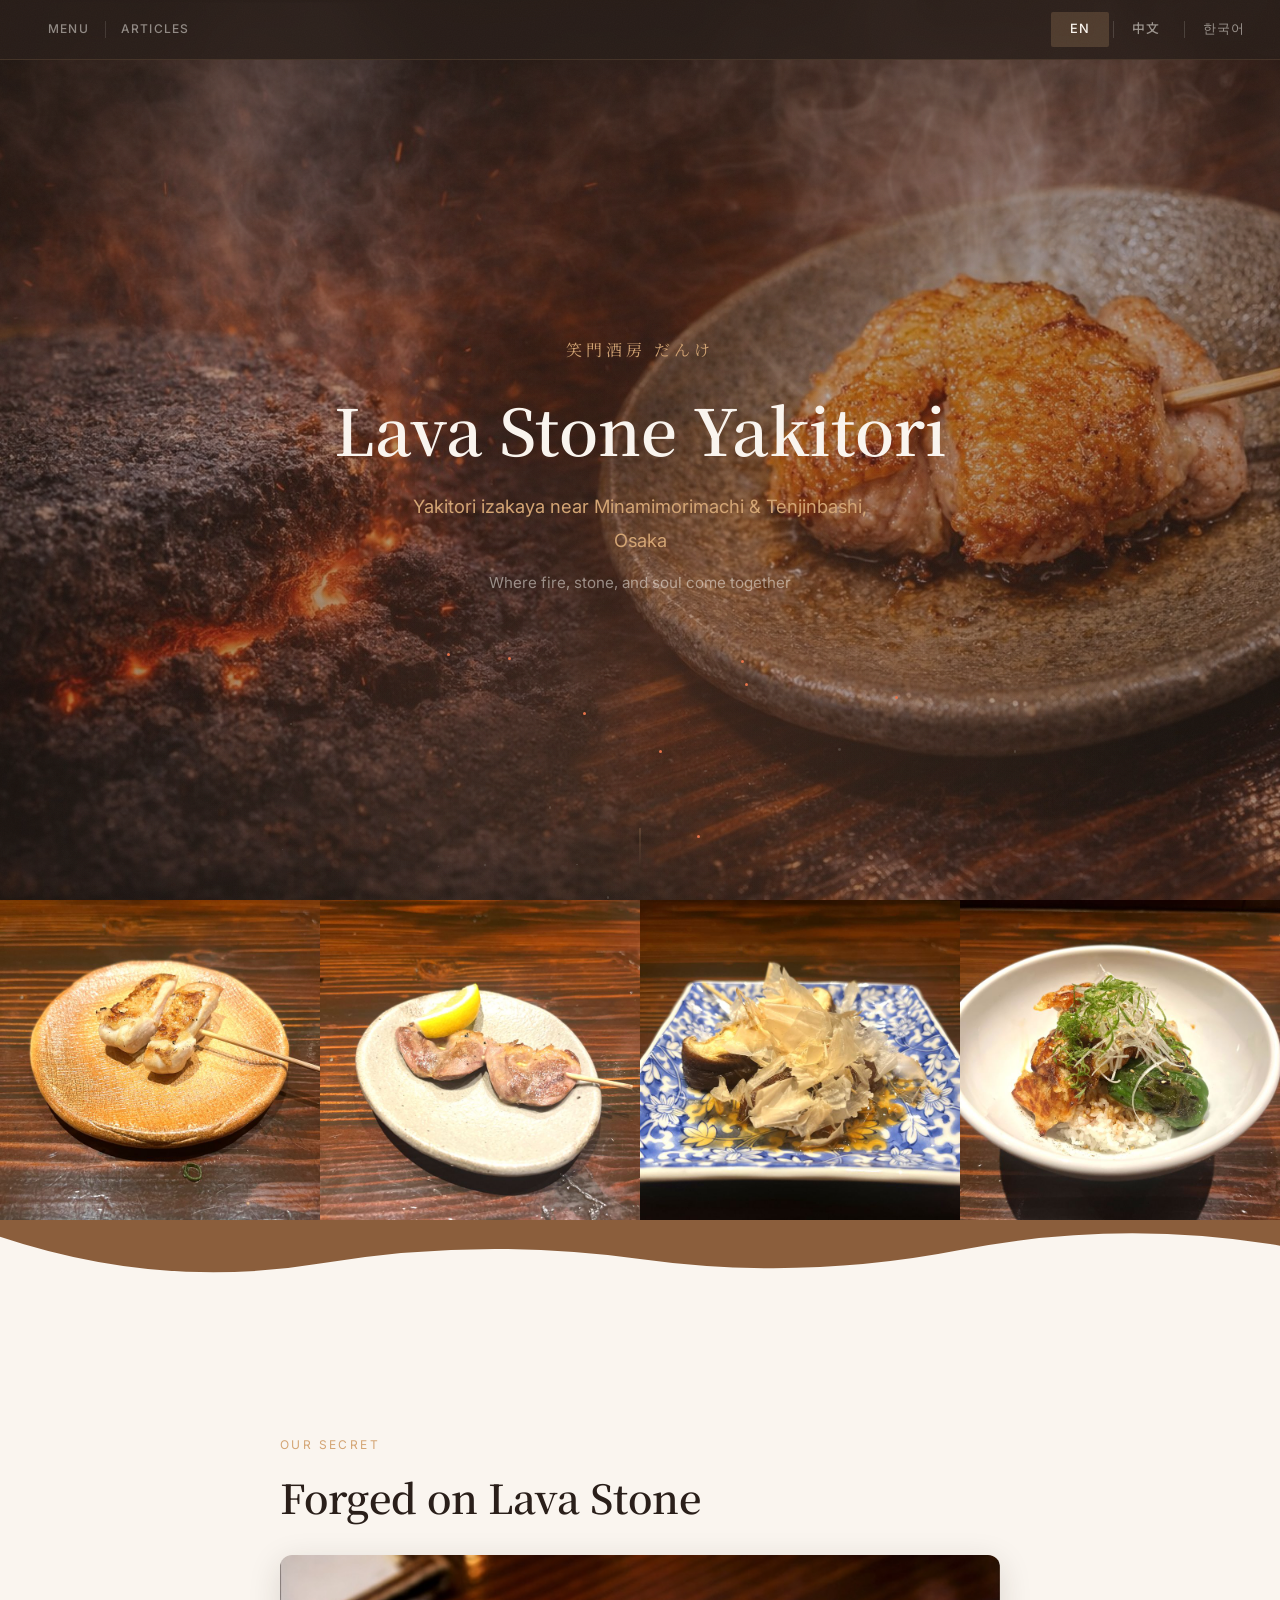
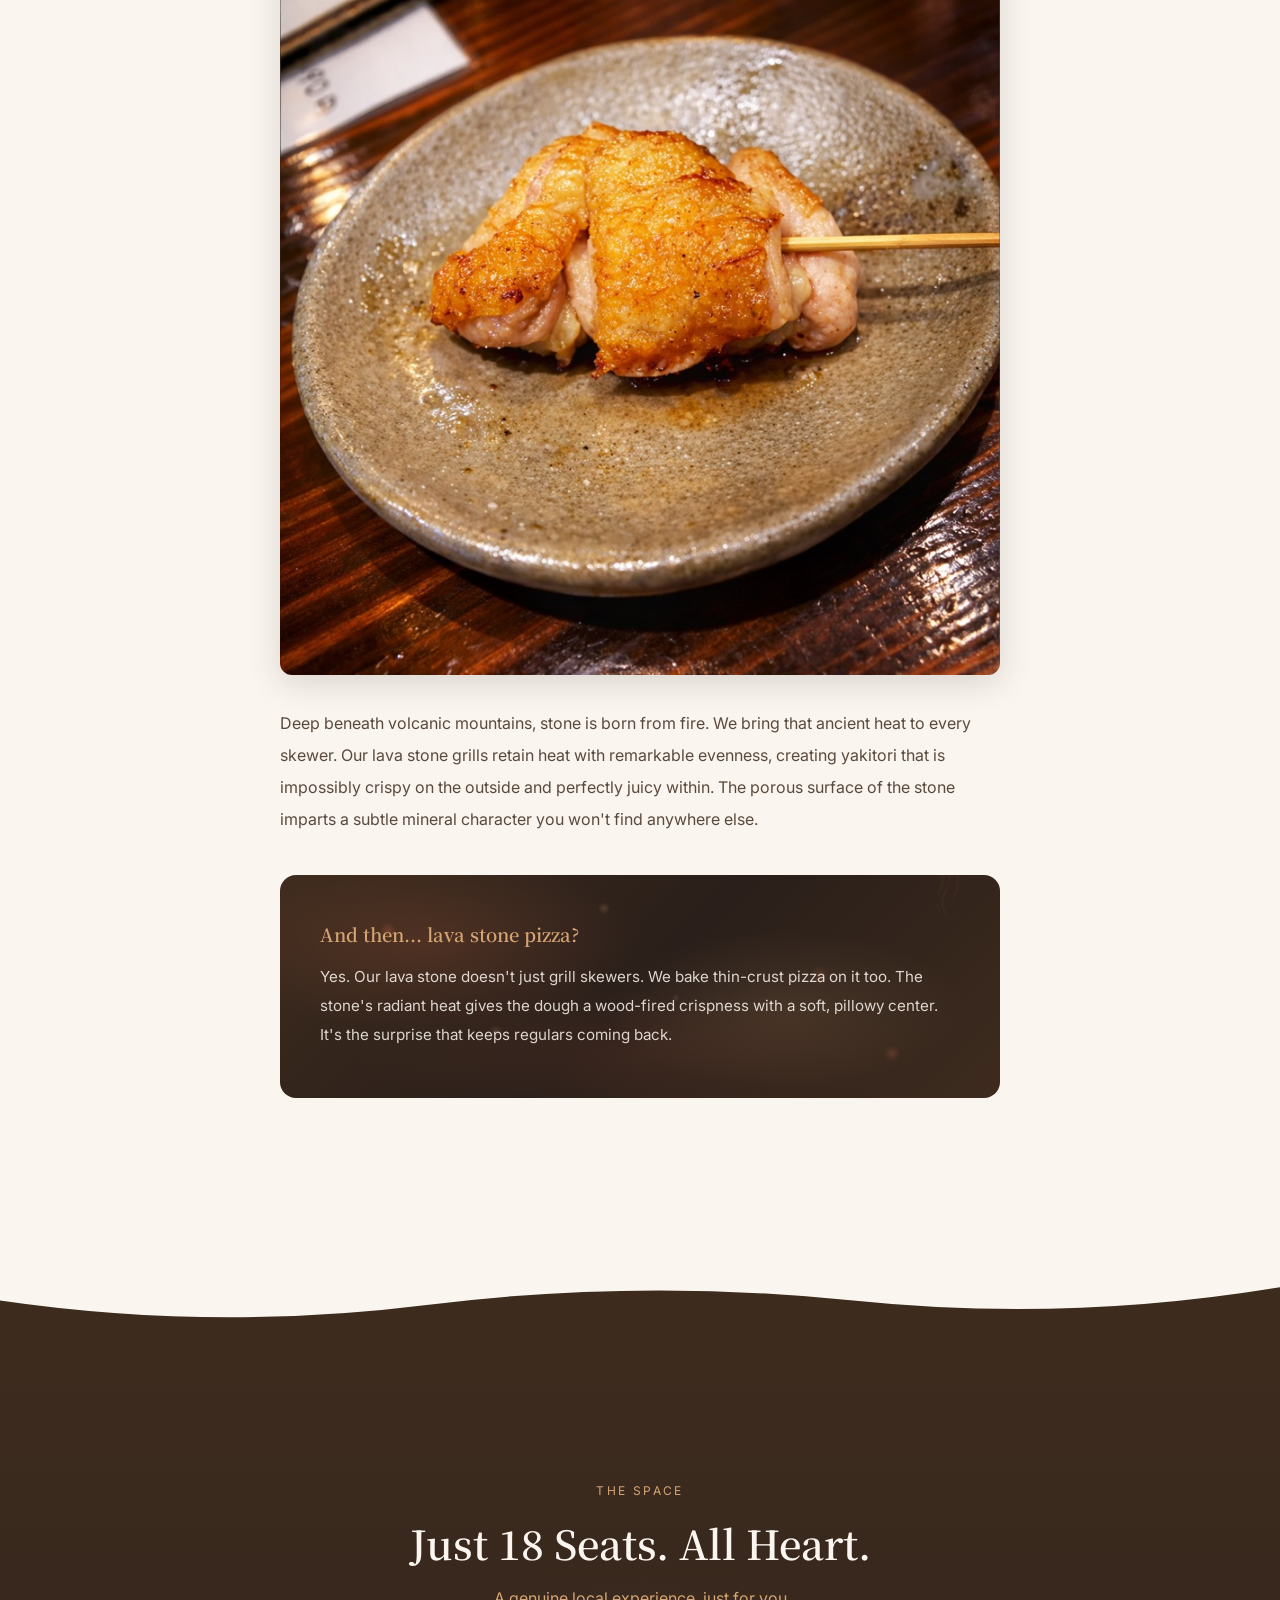
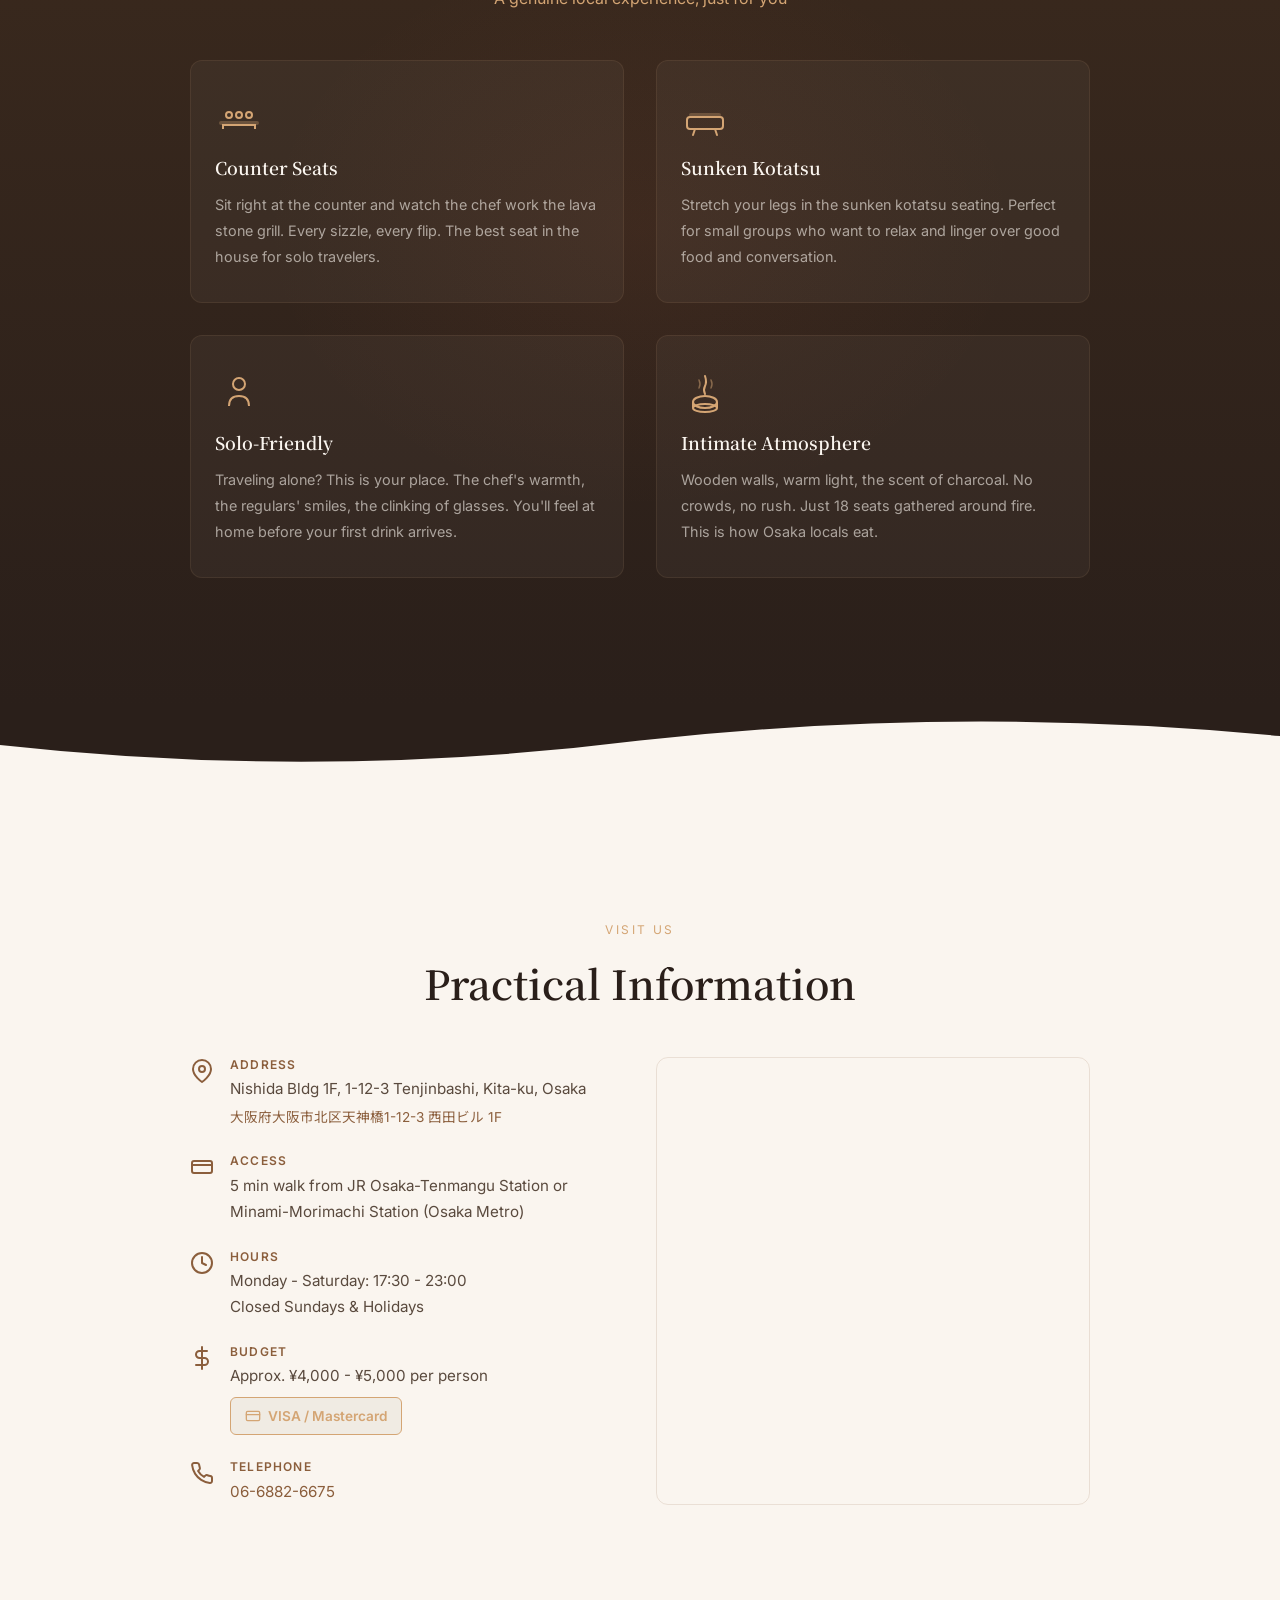
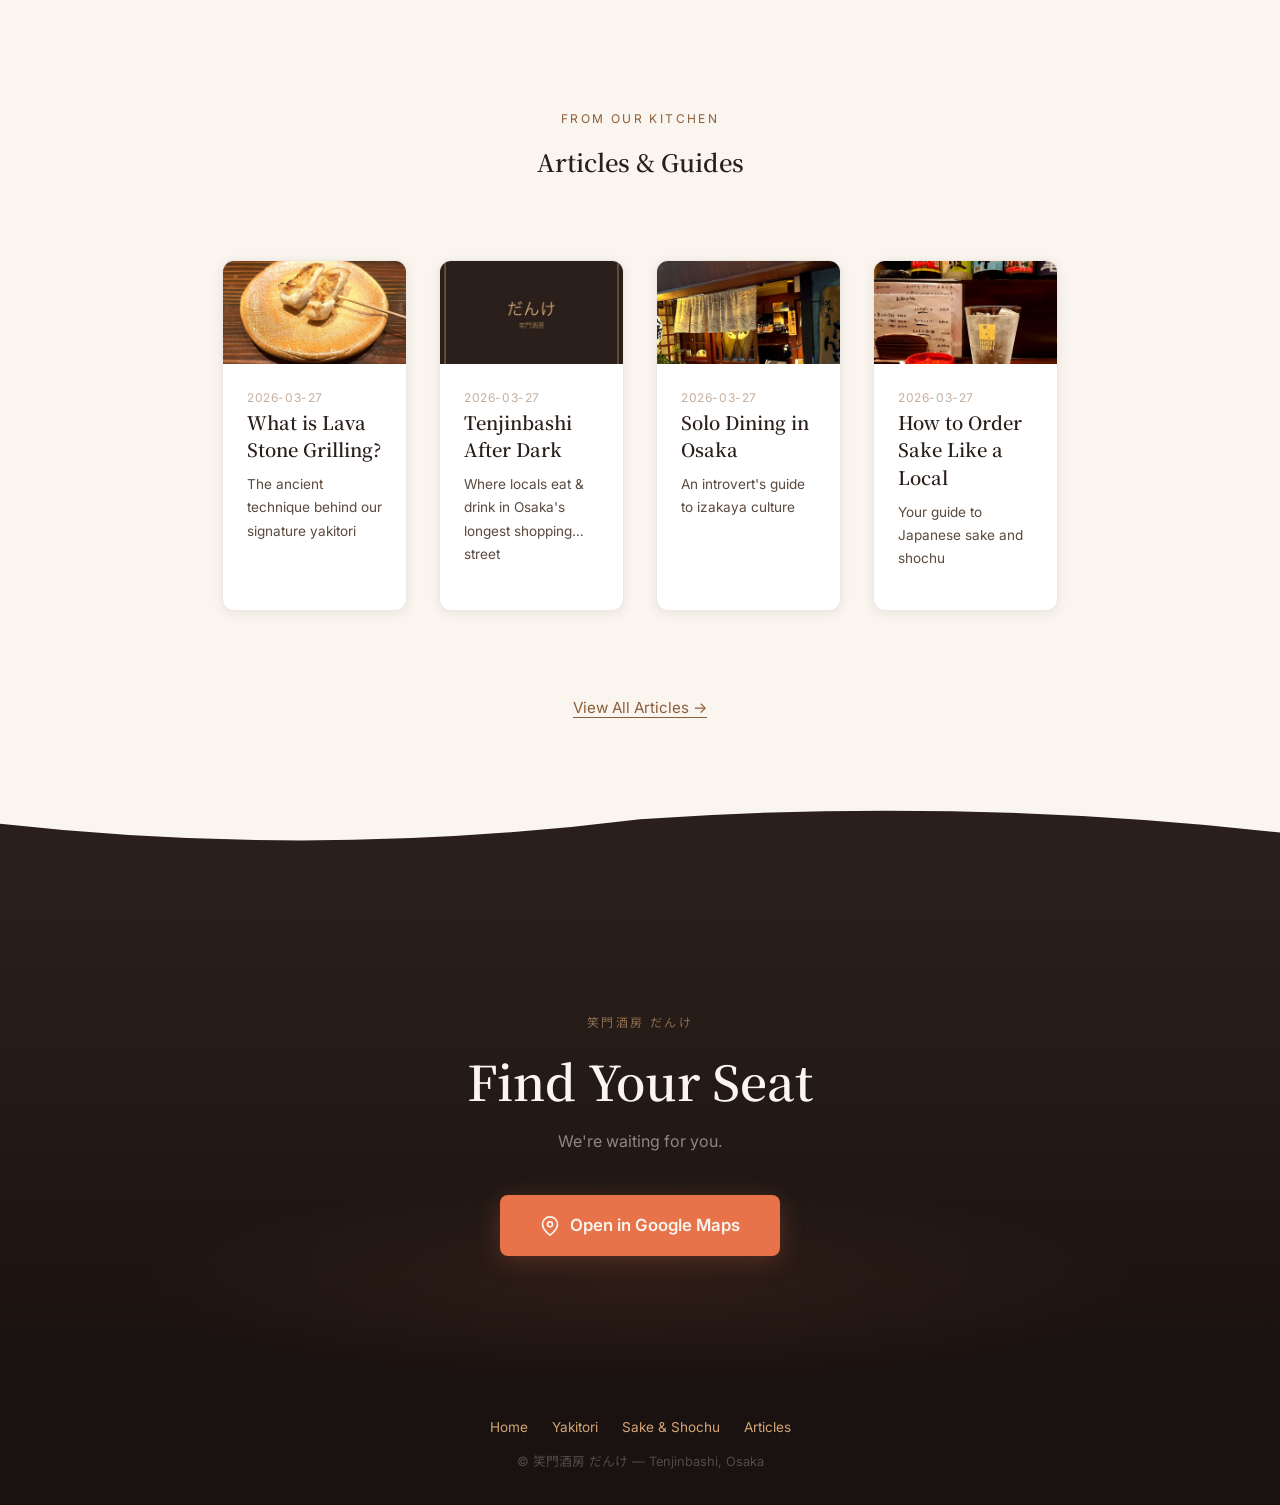
==== commit 934f7da3: "Add sake article, articles index, real photos for solo-dining & sake - Create "How to Order Sake Lik" ====
--- a/index.html
+++ b/index.html
@@ -580,7 +580,7 @@
       <!-- Article 3 -->
       <a href="articles/solo-dining-osaka/" class="article-card article-card--light">
         <div class="article-card-thumb">
-          <img src="images/article-solo-dining.jpg" alt="Solo dining" loading="lazy" width="800" height="800">
+          <img src="images/article-solo-dining-new.jpg" alt="Solo dining" loading="lazy" width="800" height="800">
         </div>
         <div class="article-card-body">
           <time class="article-card-date">2026-03-27</time>
@@ -600,7 +600,7 @@
       <!-- Article 4 -->
       <a href="articles/how-to-order-sake/" class="article-card article-card--light">
         <div class="article-card-thumb">
-          <img src="images/article-sake.jpg" alt="Sake guide" loading="lazy" width="800" height="800">
+          <img src="images/article-sake-new.jpg" alt="Sake guide" loading="lazy" width="800" height="800">
         </div>
         <div class="article-card-body">
           <time class="article-card-date">2026-03-27</time>
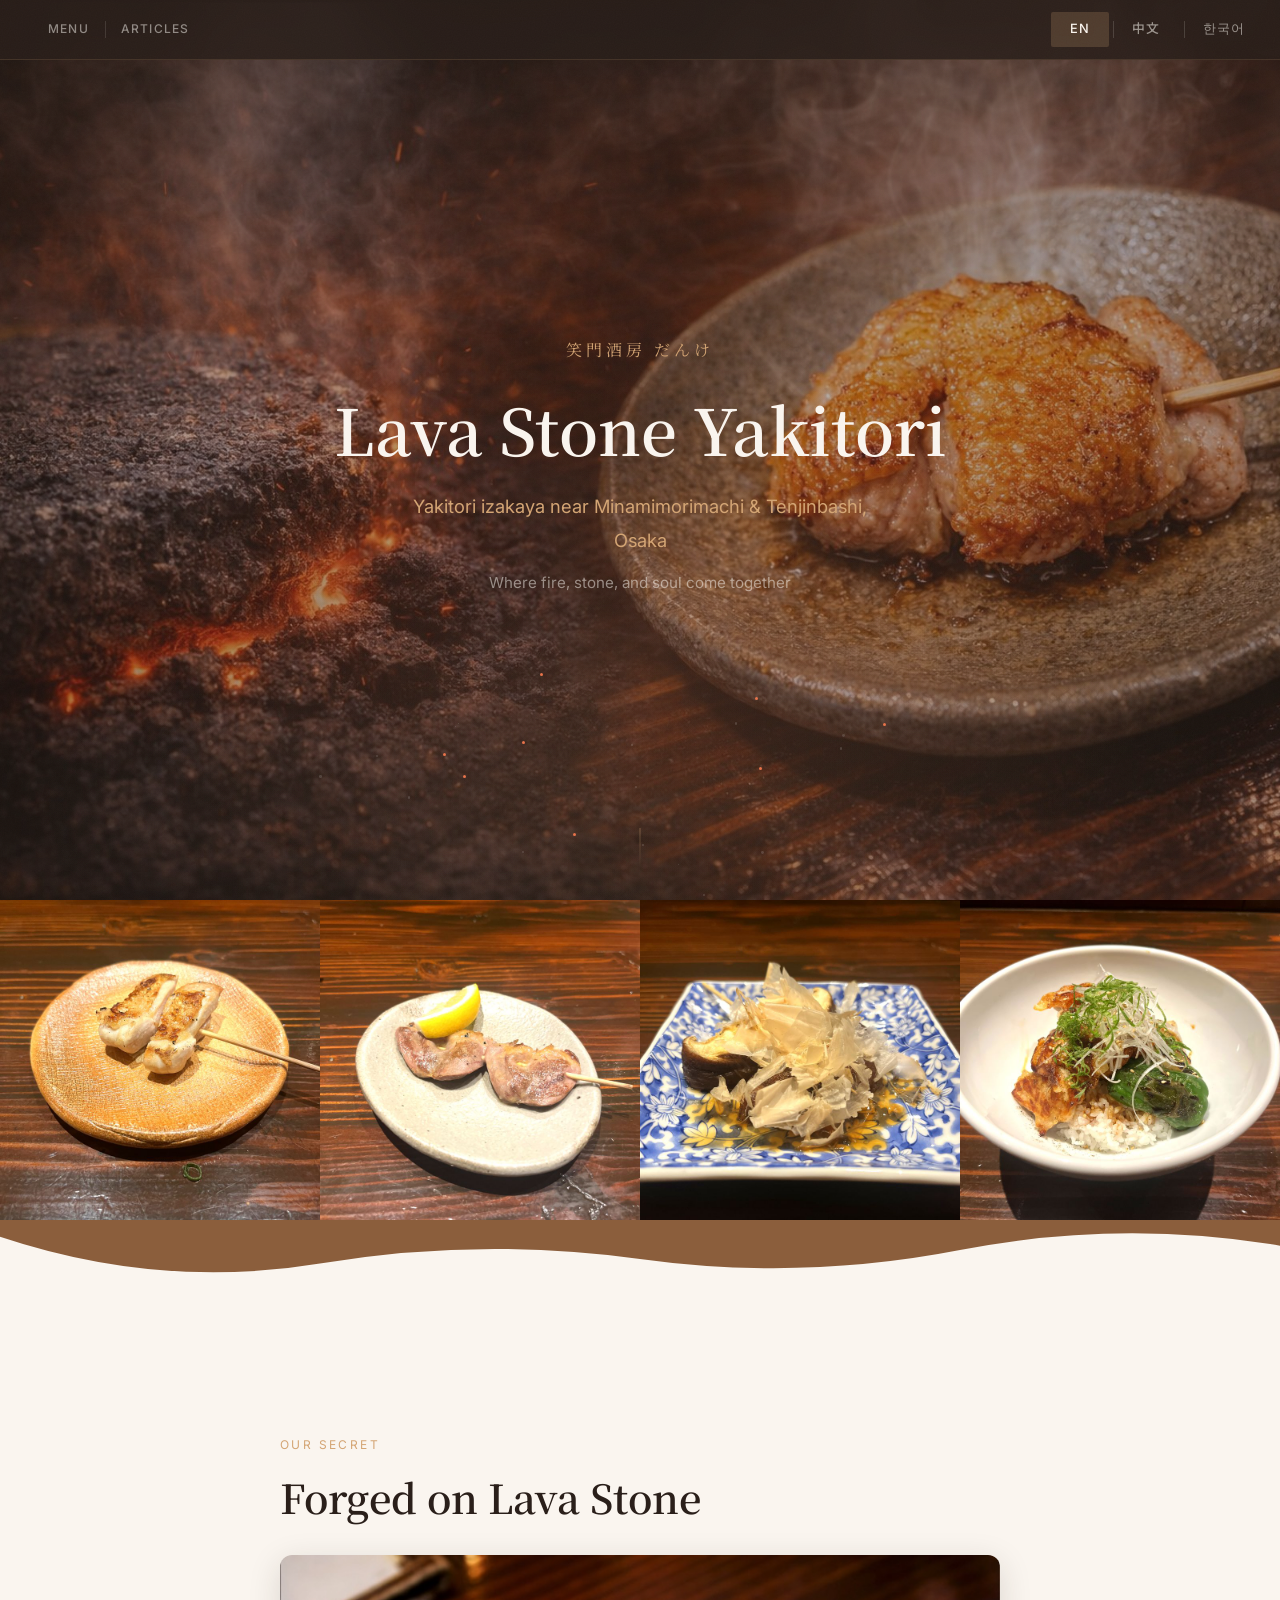
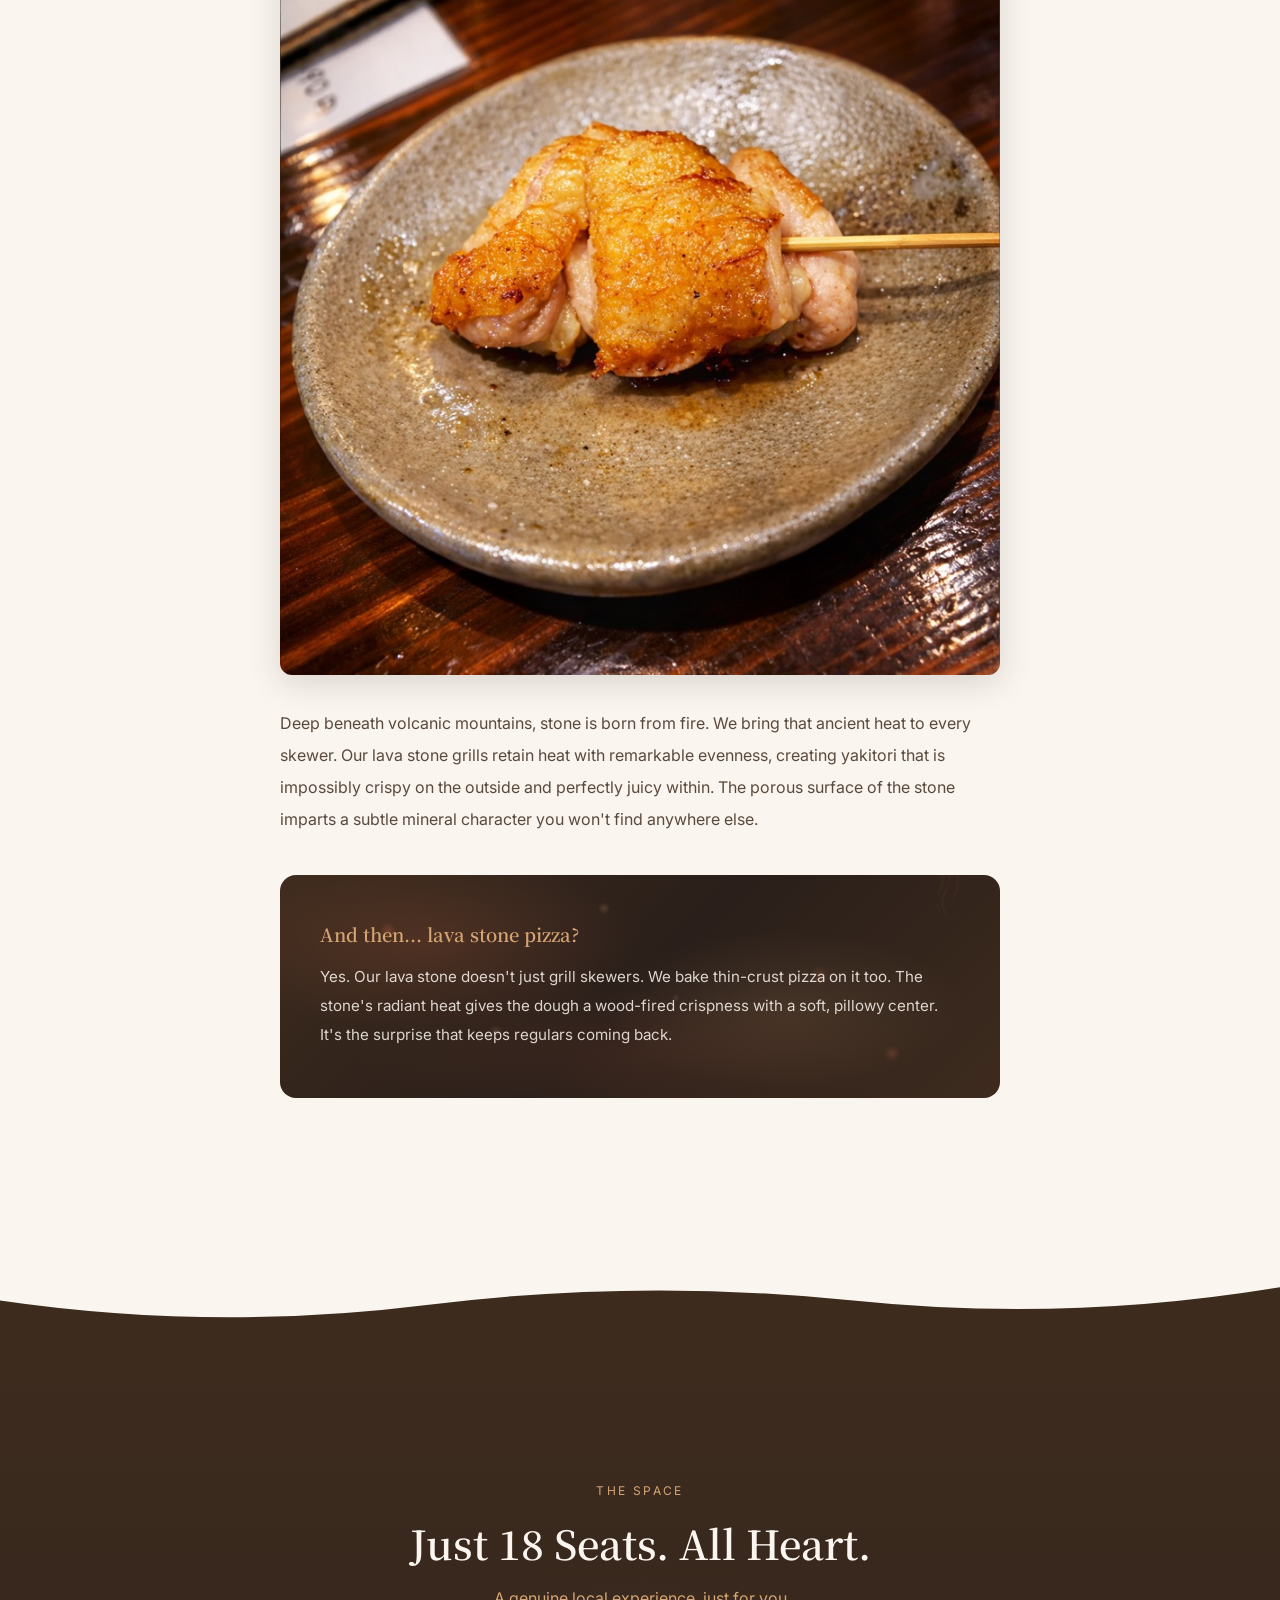
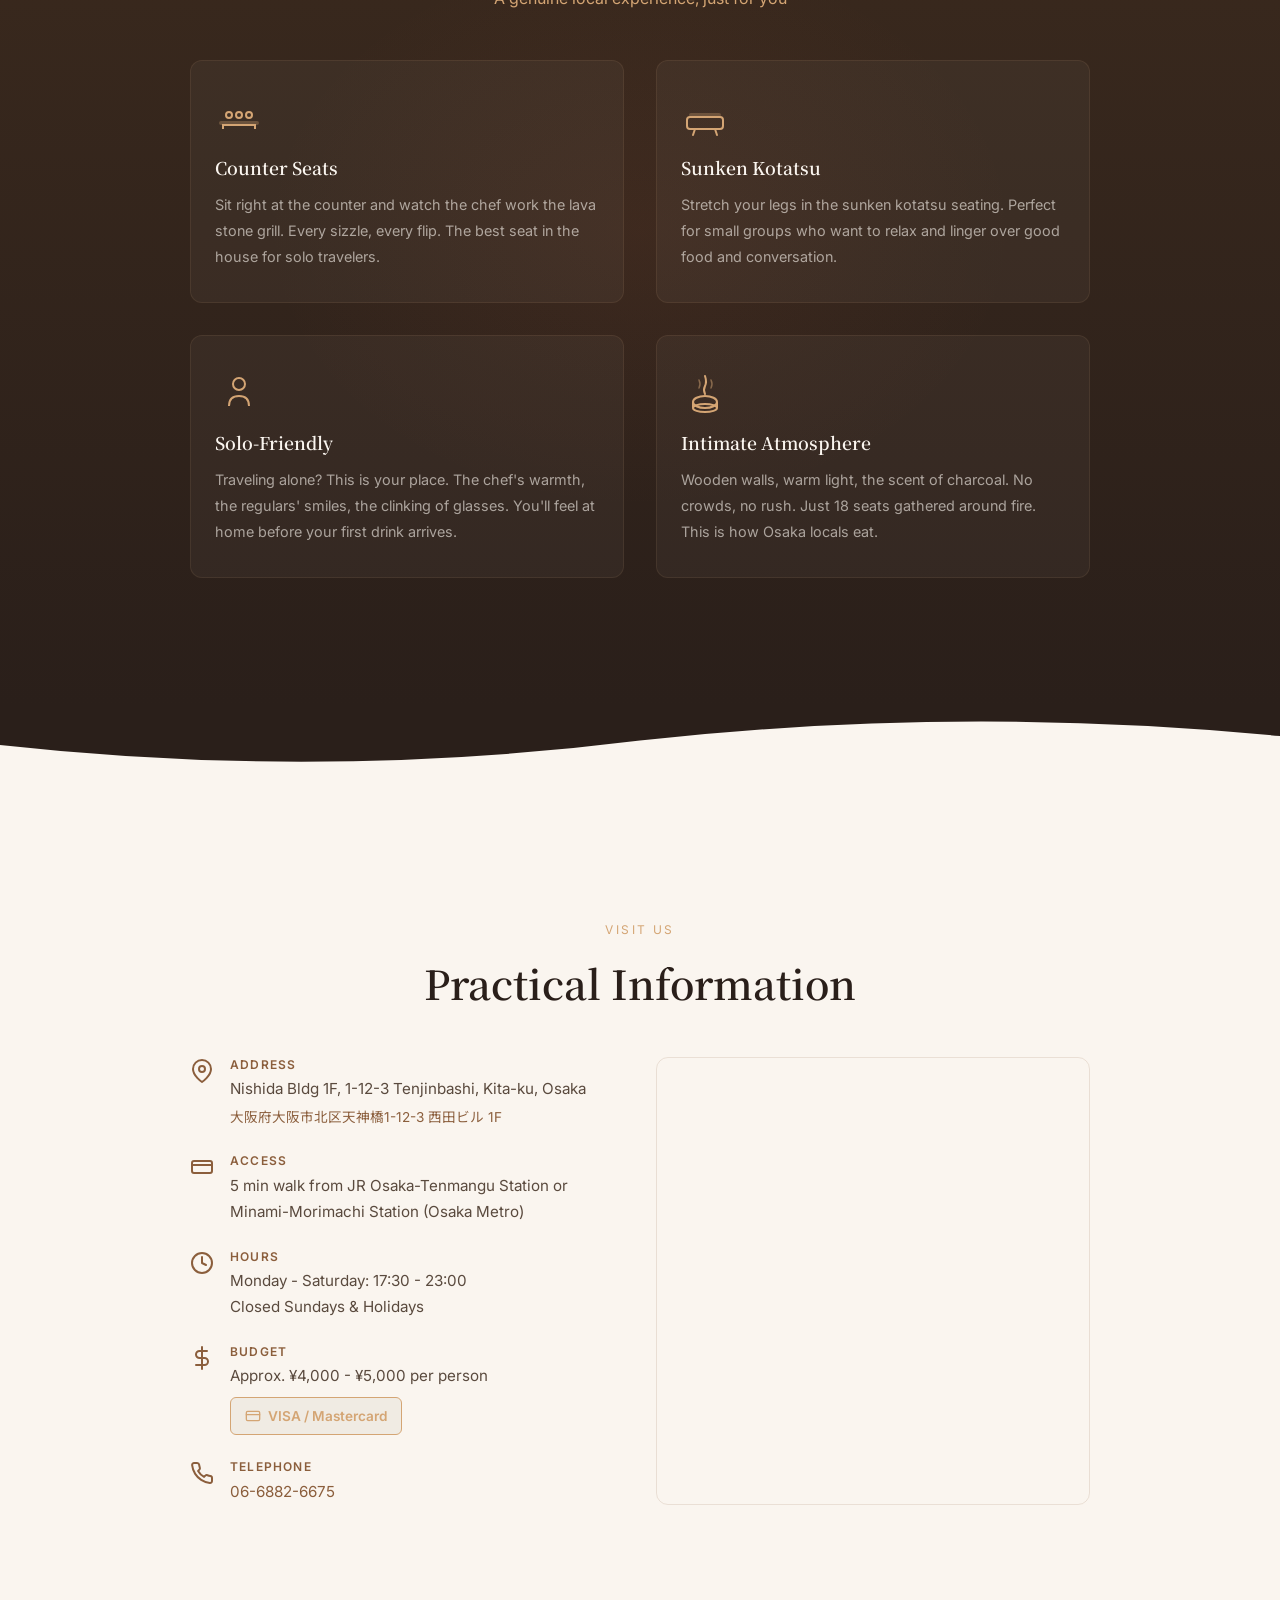
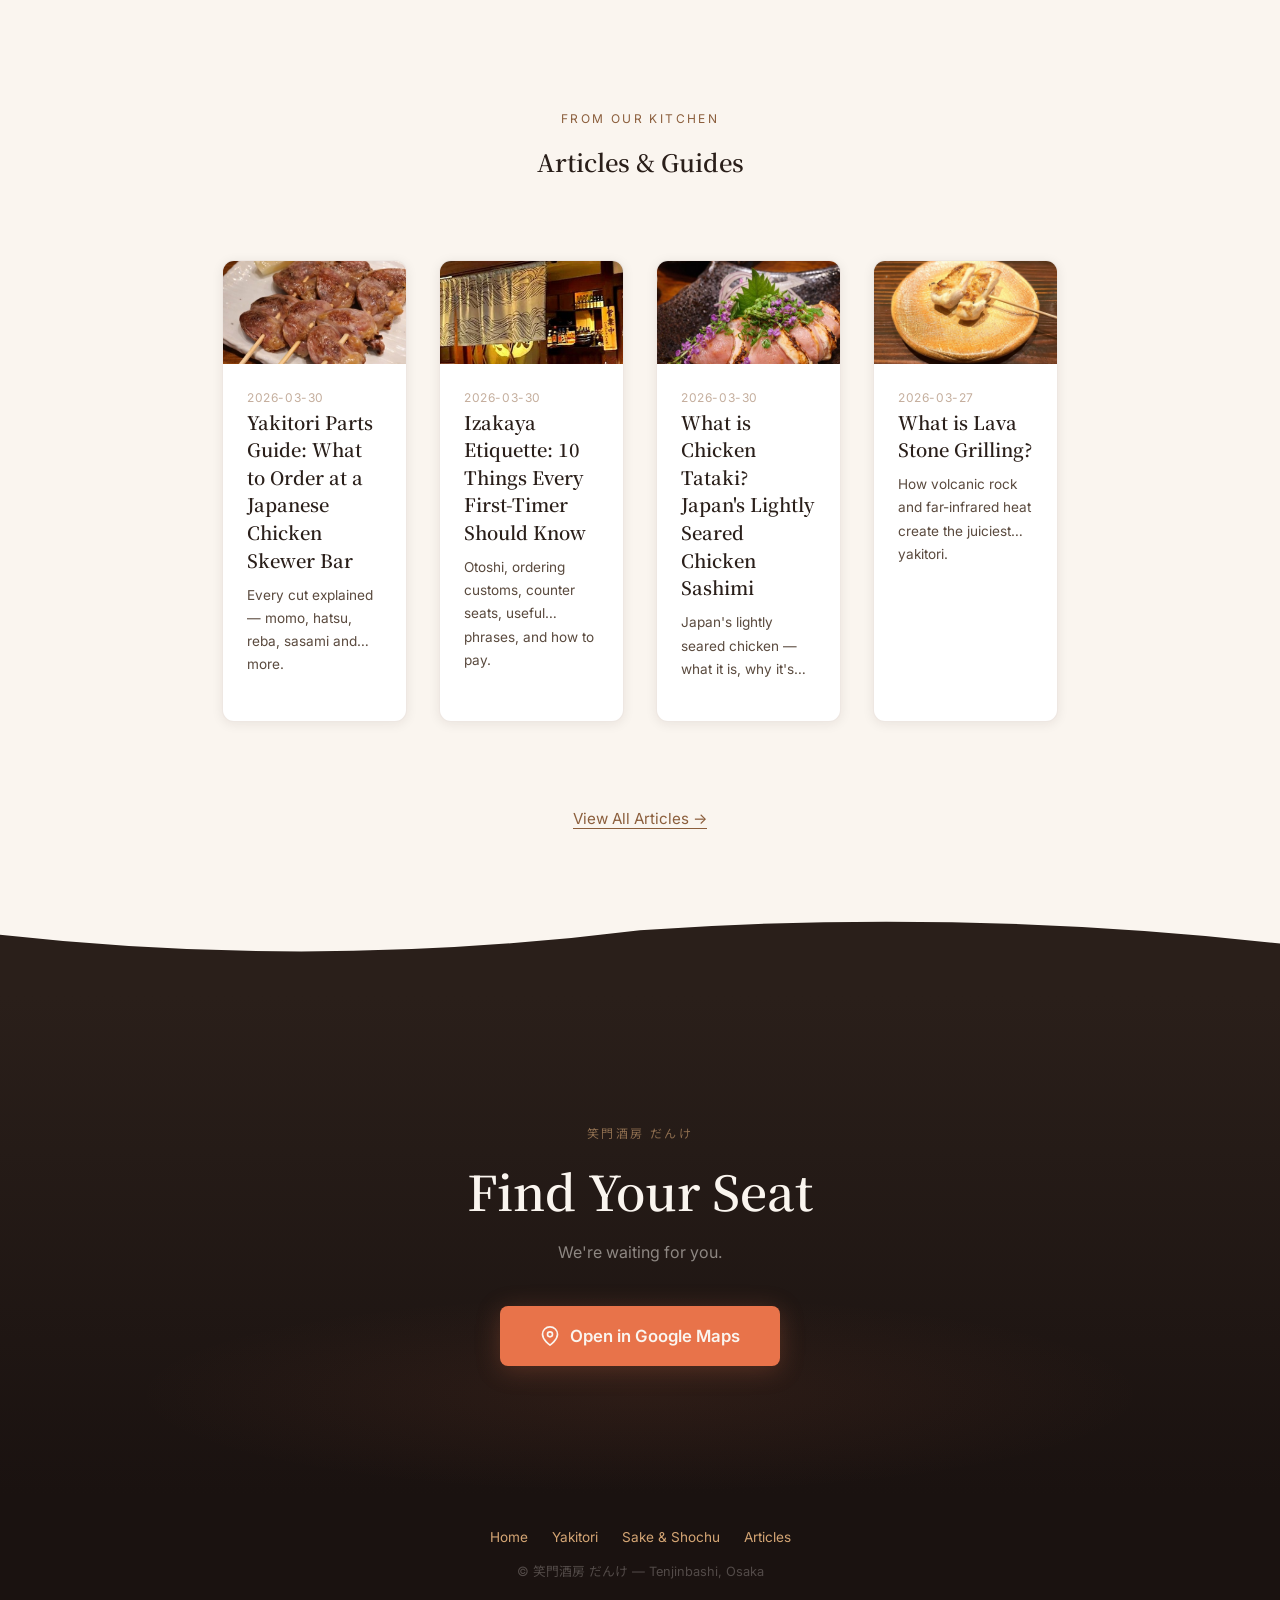
==== commit f10bbeb7: "Add 3 SEO articles and auto-build system - New articles: yakitori-parts-guide, izakaya-etiquette-gui" ====
--- a/index.html
+++ b/index.html
@@ -537,85 +537,80 @@
     </h2>
 
     <div class="articles-grid" style="margin-top:2rem;">
-      <!-- Article 1 -->
+<!-- TOP_ARTICLES_START -->
+      <a href="articles/yakitori-parts-guide/" class="article-card article-card--light">
+        <div class="article-card-thumb">
+          <img src="images/article-yakitori-parts.jpg" alt="Yakitori Parts Guide: What to Order at a Japanese Chicken Skewer Bar" loading="lazy" width="800" height="800">
+        </div>
+        <div class="article-card-body">
+          <time class="article-card-date">2026-03-30</time>
+          <h3 class="article-card-title">
+            <span data-lang="en">Yakitori Parts Guide: What to Order at a Japanese Chicken Skewer Bar</span>
+            <span data-lang="zh">烤鸡串部位指南：如何点菜</span>
+            <span data-lang="ko">야키토리 부위 가이드: 어떤 메뉴를 주문할까</span>
+          </h3>
+          <p class="article-card-excerpt">
+            <span data-lang="en">Every cut explained — momo, hatsu, reba, sasami and more.</span>
+            <span data-lang="zh">各部位详解——鸡腿、鸡心、鸡肝、鸡里脊等。</span>
+            <span data-lang="ko">모든 부위 해설 — 모모, 하츠, 레바, 사사미 등.</span>
+          </p>
+        </div>
+      </a>
+      <a href="articles/izakaya-etiquette-guide/" class="article-card article-card--light">
+        <div class="article-card-thumb">
+          <img src="images/article-izakaya-etiquette.jpg" alt="Izakaya Etiquette: 10 Things Every First-Timer Should Know" loading="lazy" width="800" height="800">
+        </div>
+        <div class="article-card-body">
+          <time class="article-card-date">2026-03-30</time>
+          <h3 class="article-card-title">
+            <span data-lang="en">Izakaya Etiquette: 10 Things Every First-Timer Should Know</span>
+            <span data-lang="zh">居酒屋礼仪：初次光顾必知的10件事</span>
+            <span data-lang="ko">이자카야 에티켓: 처음 방문자가 알아야 할 10가지</span>
+          </h3>
+          <p class="article-card-excerpt">
+            <span data-lang="en">Otoshi, ordering customs, counter seats, useful phrases, and how to pay.</span>
+            <span data-lang="zh">お通し、点单习惯、吧台座位、常用语及结账方式。</span>
+            <span data-lang="ko">오토시, 주문 방식, 카운터석, 유용한 표현, 계산 방법.</span>
+          </p>
+        </div>
+      </a>
+      <a href="articles/chicken-tataki-guide/" class="article-card article-card--light">
+        <div class="article-card-thumb">
+          <img src="images/article-chicken-tataki.jpg" alt="What is Chicken Tataki? Japan's Lightly Seared Chicken Sashimi" loading="lazy" width="800" height="800">
+        </div>
+        <div class="article-card-body">
+          <time class="article-card-date">2026-03-30</time>
+          <h3 class="article-card-title">
+            <span data-lang="en">What is Chicken Tataki? Japan's Lightly Seared Chicken Sashimi</span>
+            <span data-lang="zh">鸡肉塔塔基是什么？日本轻炙鸡肉刺身</span>
+            <span data-lang="ko">닭 타타키란? 일본의 살짝 구운 닭고기 사시미</span>
+          </h3>
+          <p class="article-card-excerpt">
+            <span data-lang="en">Japan's lightly seared chicken — what it is, why it's safe, and how to eat it.</span>
+            <span data-lang="zh">日本轻炙鸡肉刺身——是什么、为何安全、如何享用。</span>
+            <span data-lang="ko">일본의 살짝 구운 닭고기 사시미 — 정체, 안전성, 먹는 법.</span>
+          </p>
+        </div>
+      </a>
       <a href="articles/lava-stone-grilling/" class="article-card article-card--light">
         <div class="article-card-thumb">
-          <img src="images/momo-thumb.jpg" alt="Lava stone grilling" loading="lazy" width="800" height="800">
+          <img src="images/momo-thumb.jpg" alt="What is Lava Stone Grilling?" loading="lazy" width="800" height="800">
         </div>
         <div class="article-card-body">
           <time class="article-card-date">2026-03-27</time>
           <h3 class="article-card-title">
             <span data-lang="en">What is Lava Stone Grilling?</span>
-            <span data-lang="zh">什么是熔岩石烧烤？</span>
+            <span data-lang="zh">熔岩石烧烤是什么？</span>
             <span data-lang="ko">용암석 그릴이란?</span>
           </h3>
           <p class="article-card-excerpt">
-            <span data-lang="en">The ancient technique behind our signature yakitori</span>
-            <span data-lang="zh">我们招牌烤鸡背后的古老技术</span>
-            <span data-lang="ko">시그니처 야키토리의 고대 기법</span>
+            <span data-lang="en">How volcanic rock and far-infrared heat create the juiciest yakitori.</span>
+            <span data-lang="zh">火山岩和远红外线如何创造最多汁的烤鸡串。</span>
+            <span data-lang="ko">화산암과 원적외선이 가장 촉촉한 야키토리를 만드는 방법.</span>
           </p>
         </div>
       </a>
-
-      <!-- Article 2 -->
-      <a href="articles/tenjinbashi-after-dark/" class="article-card article-card--light">
-        <div class="article-card-thumb">
-          <img src="images/article-tenjinbashi.jpg" alt="Tenjinbashi nightlife" loading="lazy" width="800" height="800">
-        </div>
-        <div class="article-card-body">
-          <time class="article-card-date">2026-03-27</time>
-          <h3 class="article-card-title">
-            <span data-lang="en">Tenjinbashi After Dark</span>
-            <span data-lang="zh">天神桥之夜</span>
-            <span data-lang="ko">텐진바시의 밤</span>
-          </h3>
-          <p class="article-card-excerpt">
-            <span data-lang="en">Where locals eat &amp; drink in Osaka's longest shopping street</span>
-            <span data-lang="zh">大阪最长商店街的深夜美食指南</span>
-            <span data-lang="ko">오사카 최장 상점가의 로컬 맛집</span>
-          </p>
-        </div>
-      </a>
-
-      <!-- Article 3 -->
-      <a href="articles/solo-dining-osaka/" class="article-card article-card--light">
-        <div class="article-card-thumb">
-          <img src="images/article-solo-dining-new.jpg" alt="Solo dining" loading="lazy" width="800" height="800">
-        </div>
-        <div class="article-card-body">
-          <time class="article-card-date">2026-03-27</time>
-          <h3 class="article-card-title">
-            <span data-lang="en">Solo Dining in Osaka</span>
-            <span data-lang="zh">大阪一人食指南</span>
-            <span data-lang="ko">오사카 혼밥 가이드</span>
-          </h3>
-          <p class="article-card-excerpt">
-            <span data-lang="en">An introvert's guide to izakaya culture</span>
-            <span data-lang="zh">内向者的居酒屋文化指南</span>
-            <span data-lang="ko">내향인을 위한 이자카야 문화 가이드</span>
-          </p>
-        </div>
-      </a>
-
-      <!-- Article 4 -->
-      <a href="articles/how-to-order-sake/" class="article-card article-card--light">
-        <div class="article-card-thumb">
-          <img src="images/article-sake-new.jpg" alt="Sake guide" loading="lazy" width="800" height="800">
-        </div>
-        <div class="article-card-body">
-          <time class="article-card-date">2026-03-27</time>
-          <h3 class="article-card-title">
-            <span data-lang="en">How to Order Sake Like a Local</span>
-            <span data-lang="zh">像当地人一样点清酒</span>
-            <span data-lang="ko">현지인처럼 사케 주문하기</span>
-          </h3>
-          <p class="article-card-excerpt">
-            <span data-lang="en">Your guide to Japanese sake and shochu</span>
-            <span data-lang="zh">日本清酒和烧酒入门指南</span>
-            <span data-lang="ko">일본 사케와 소주 입문 가이드</span>
-          </p>
-        </div>
-      </a>
+<!-- TOP_ARTICLES_END -->
     </div>
 
     <p style="text-align:center; margin-top:2rem;">
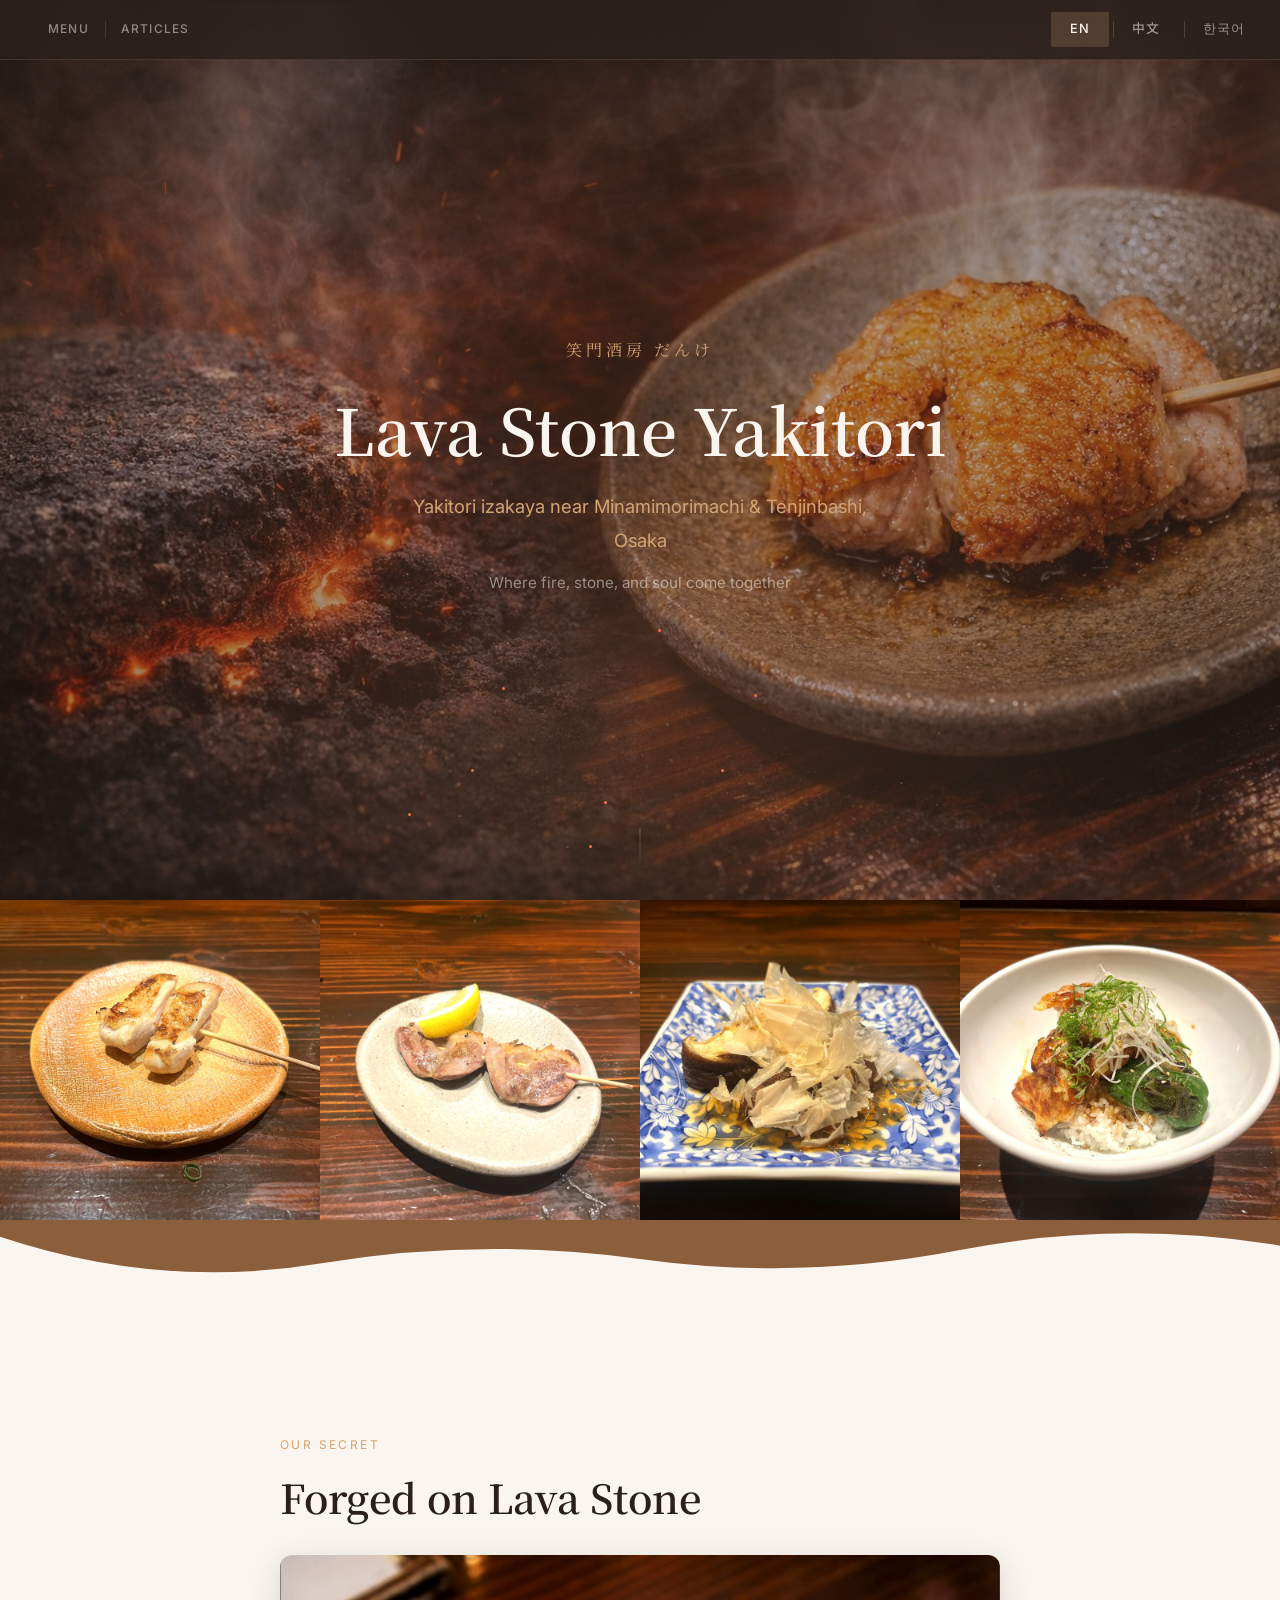
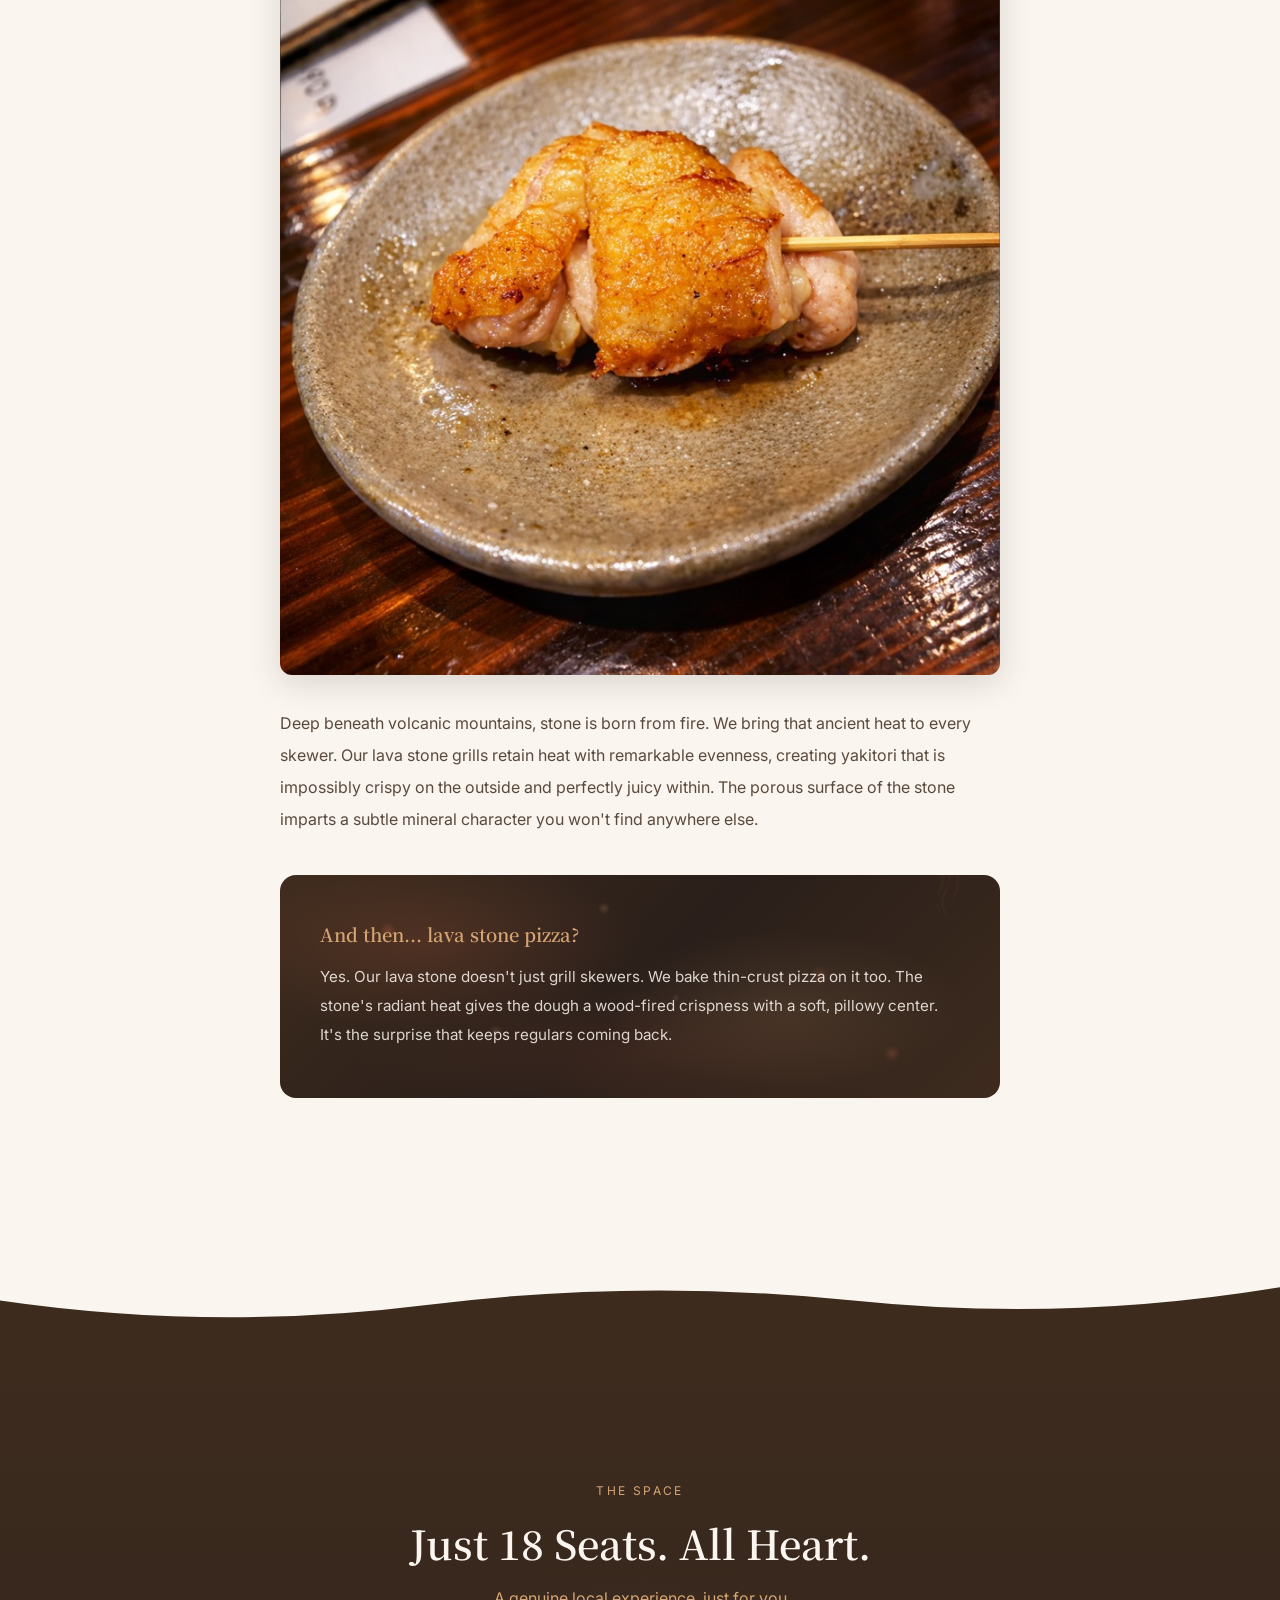
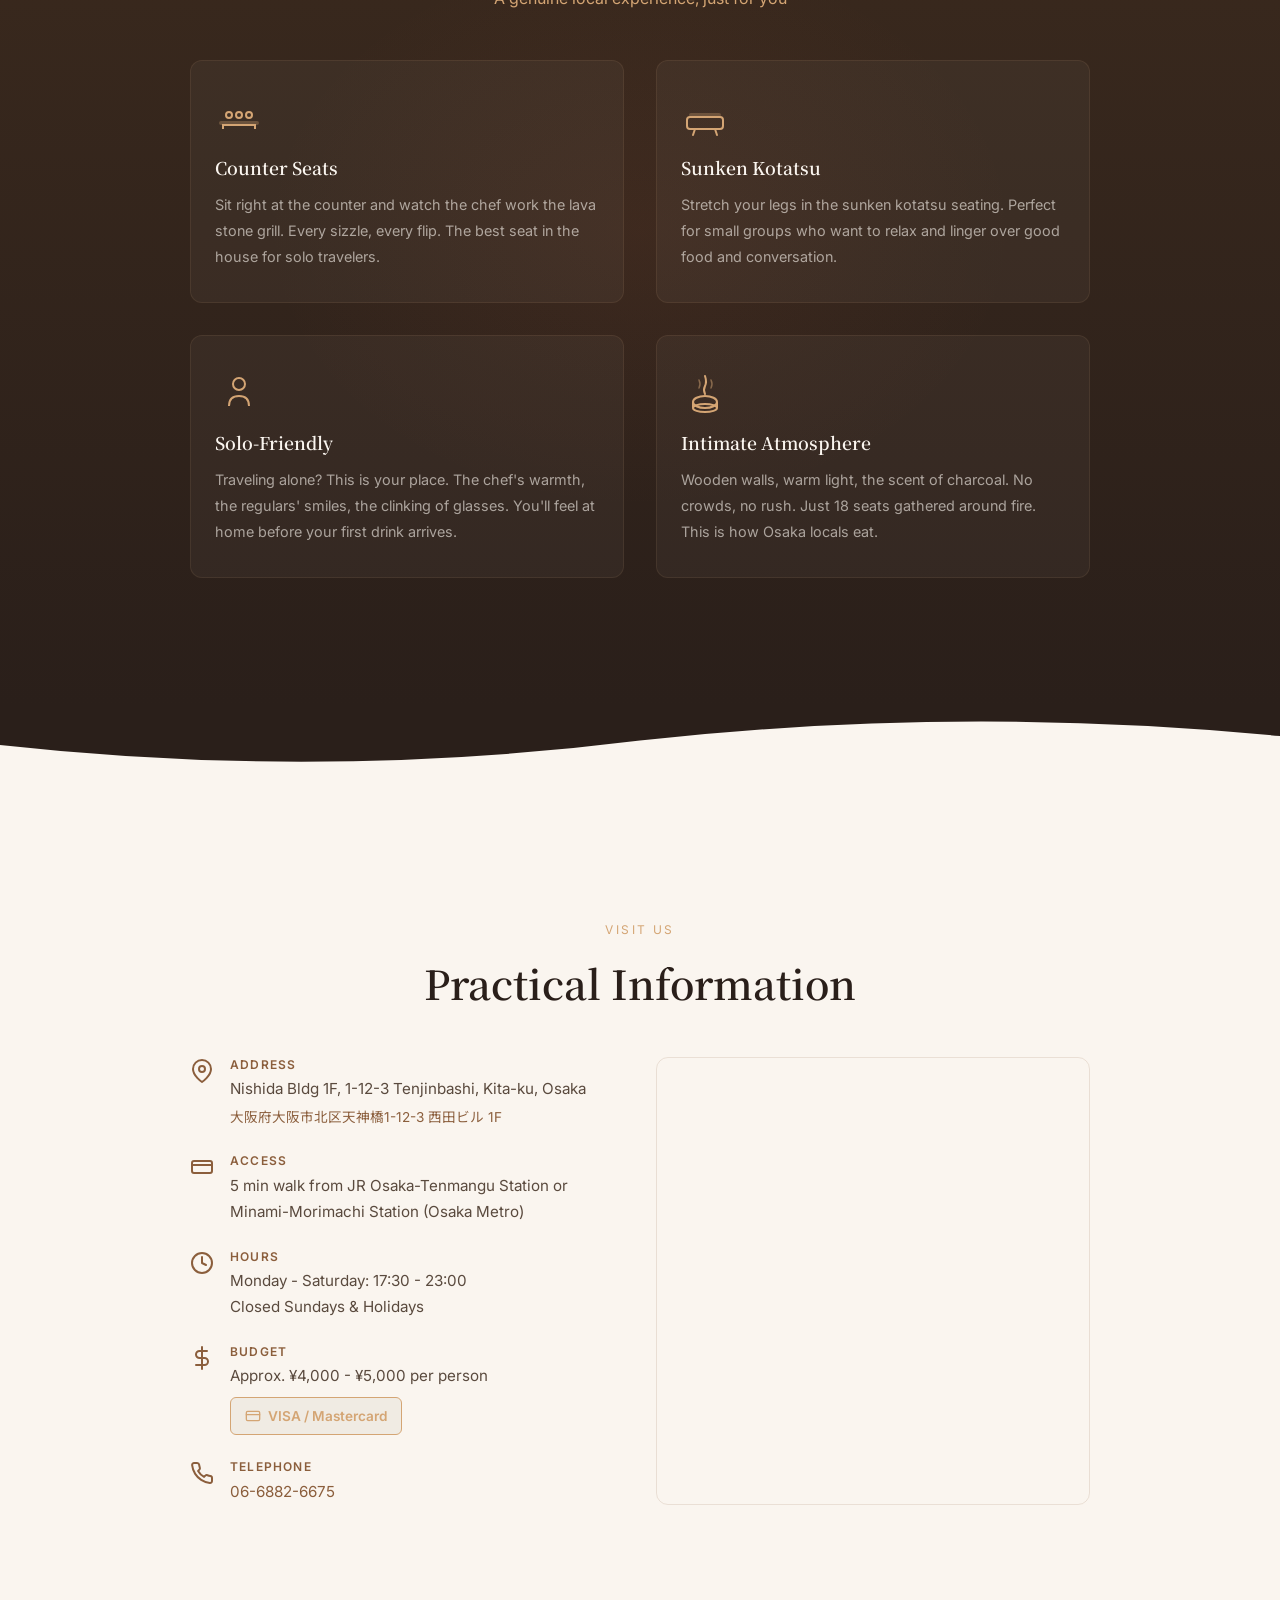
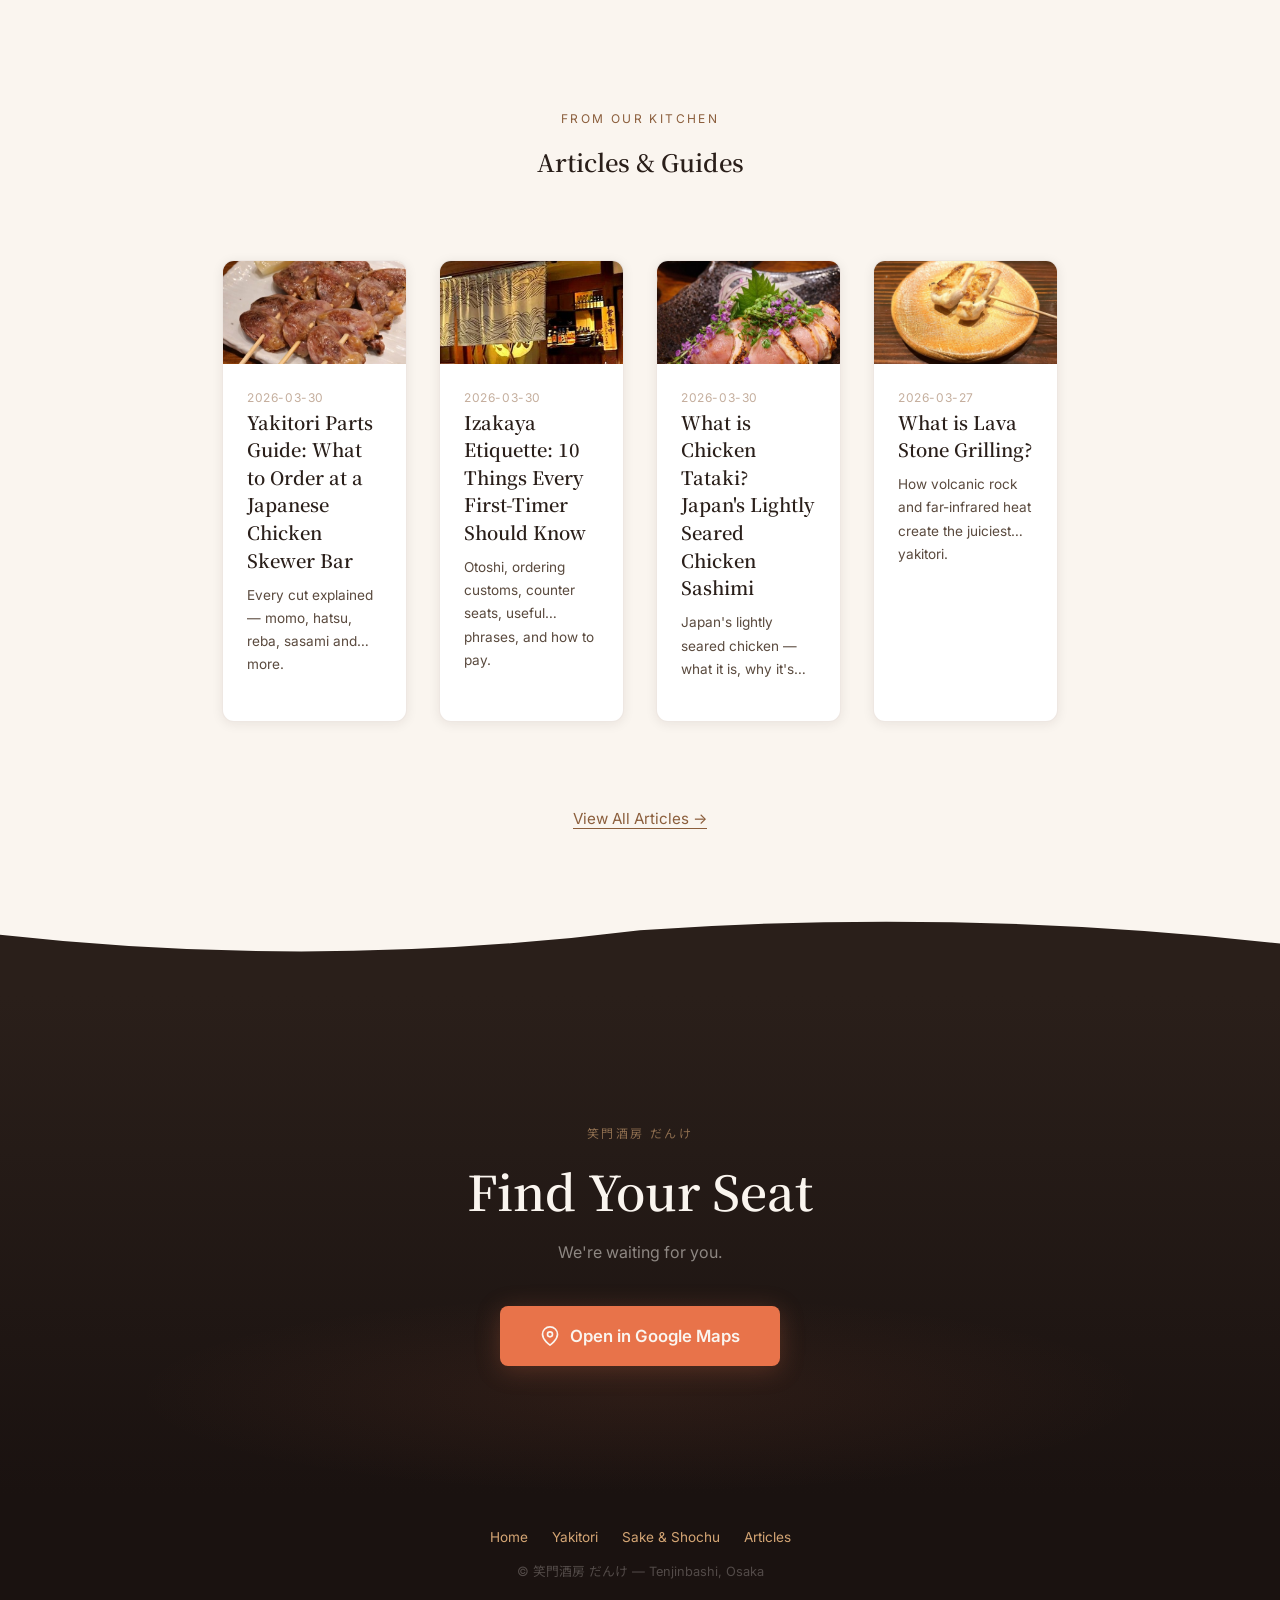
==== commit 08742212: "Fix favicon paths and update sitemap for GitHub Pages subdirectory - Fix all favicon/apple-touch-ico" ====
--- a/index.html
+++ b/index.html
@@ -2,9 +2,9 @@
 <html lang="en" prefix="og: http://ogp.me/ns#">
 <head>
 <meta charset="UTF-8">
-<link rel="icon" href="/favicon.ico" sizes="32x32">
-<link rel="icon" href="/favicon-192.png" sizes="192x192" type="image/png">
-<link rel="apple-touch-icon" href="/apple-touch-icon.png">
+<link rel="icon" href="/danke-lp/favicon.ico" sizes="32x32">
+<link rel="icon" href="/danke-lp/favicon-192.png" sizes="192x192" type="image/png">
+<link rel="apple-touch-icon" href="/danke-lp/apple-touch-icon.png">
 <meta name="viewport" content="width=device-width, initial-scale=1.0">
 <title>笑門酒房 だんけ | 南森町・天神橋の焼き鳥居酒屋 - Yakitori Izakaya Osaka</title>
 <meta name="description" content="南森町・天神橋の焼き鳥居酒屋「だんけ」。溶岩石で焼く焼き鳥が名物。JR大阪天満宮駅・南森町駅徒歩5分。Hidden yakitori izakaya near Minamimorimachi, Tenjinbashi, Osaka.">
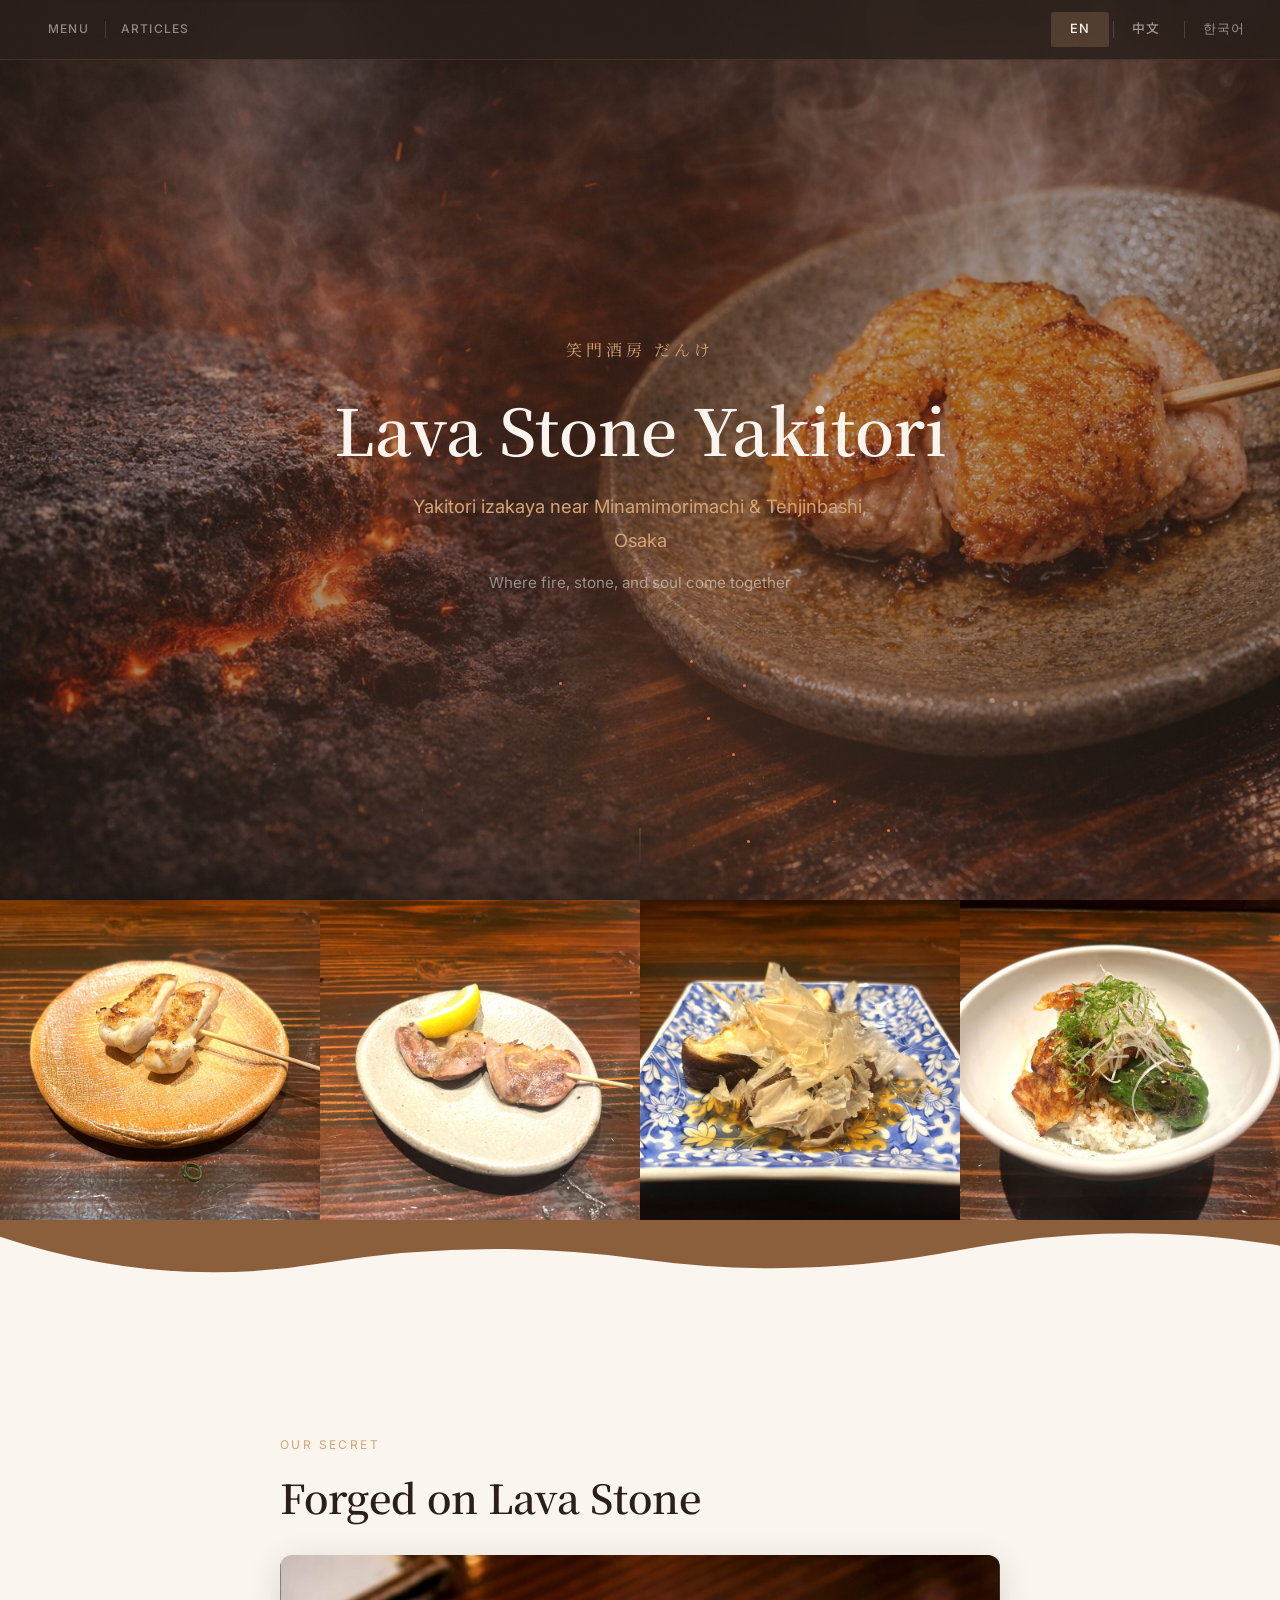
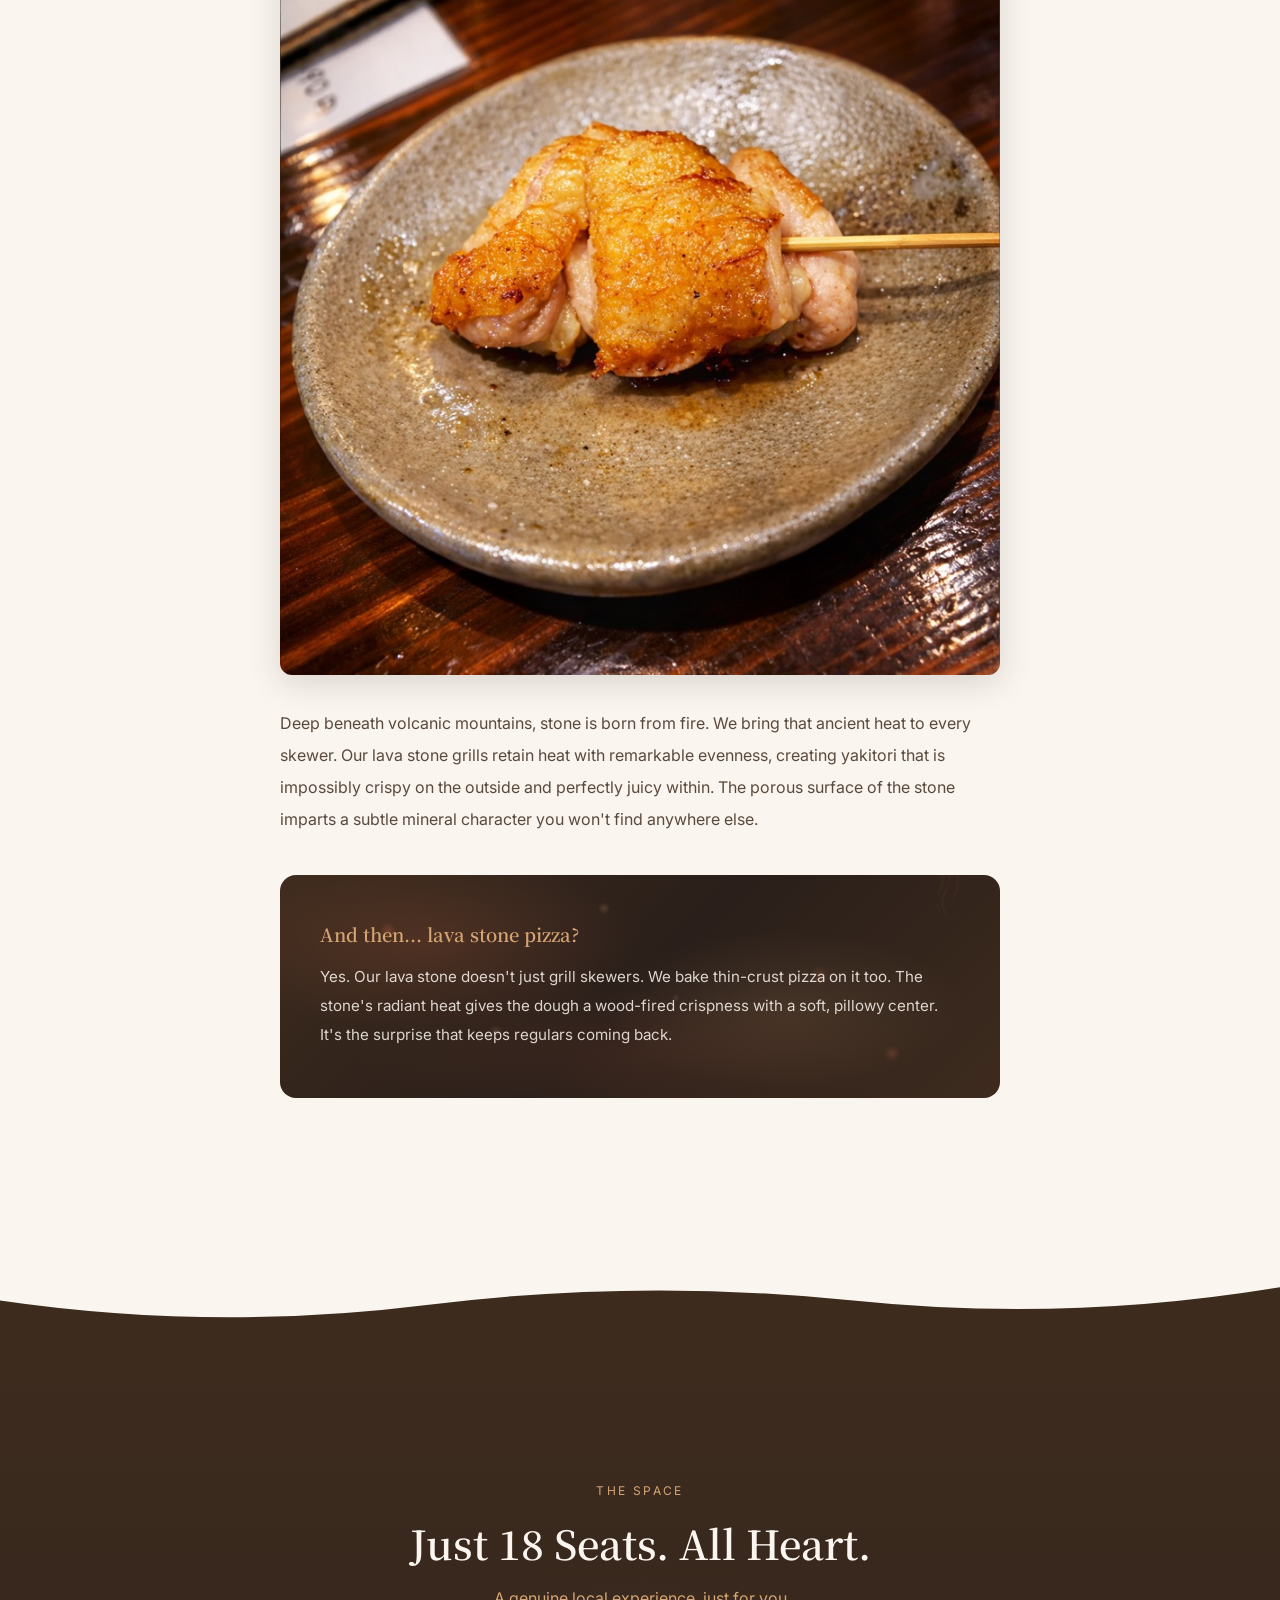
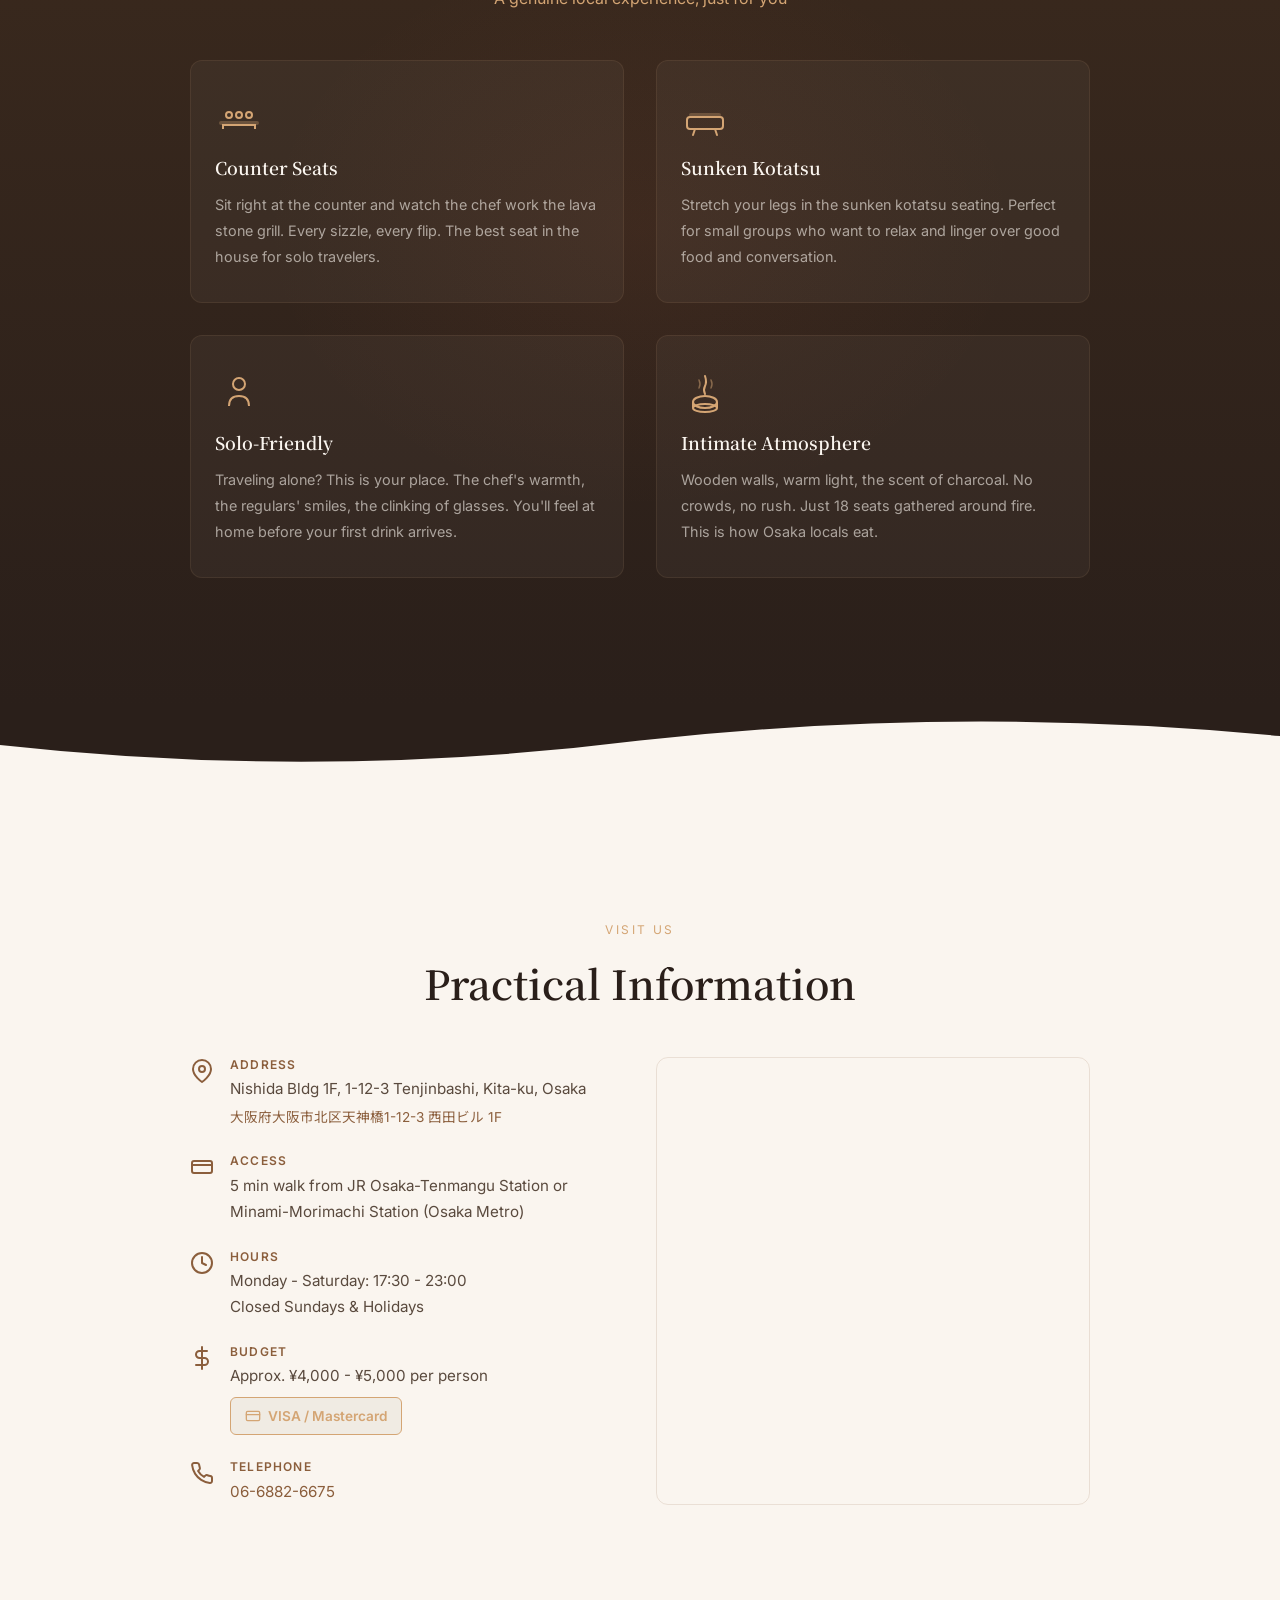
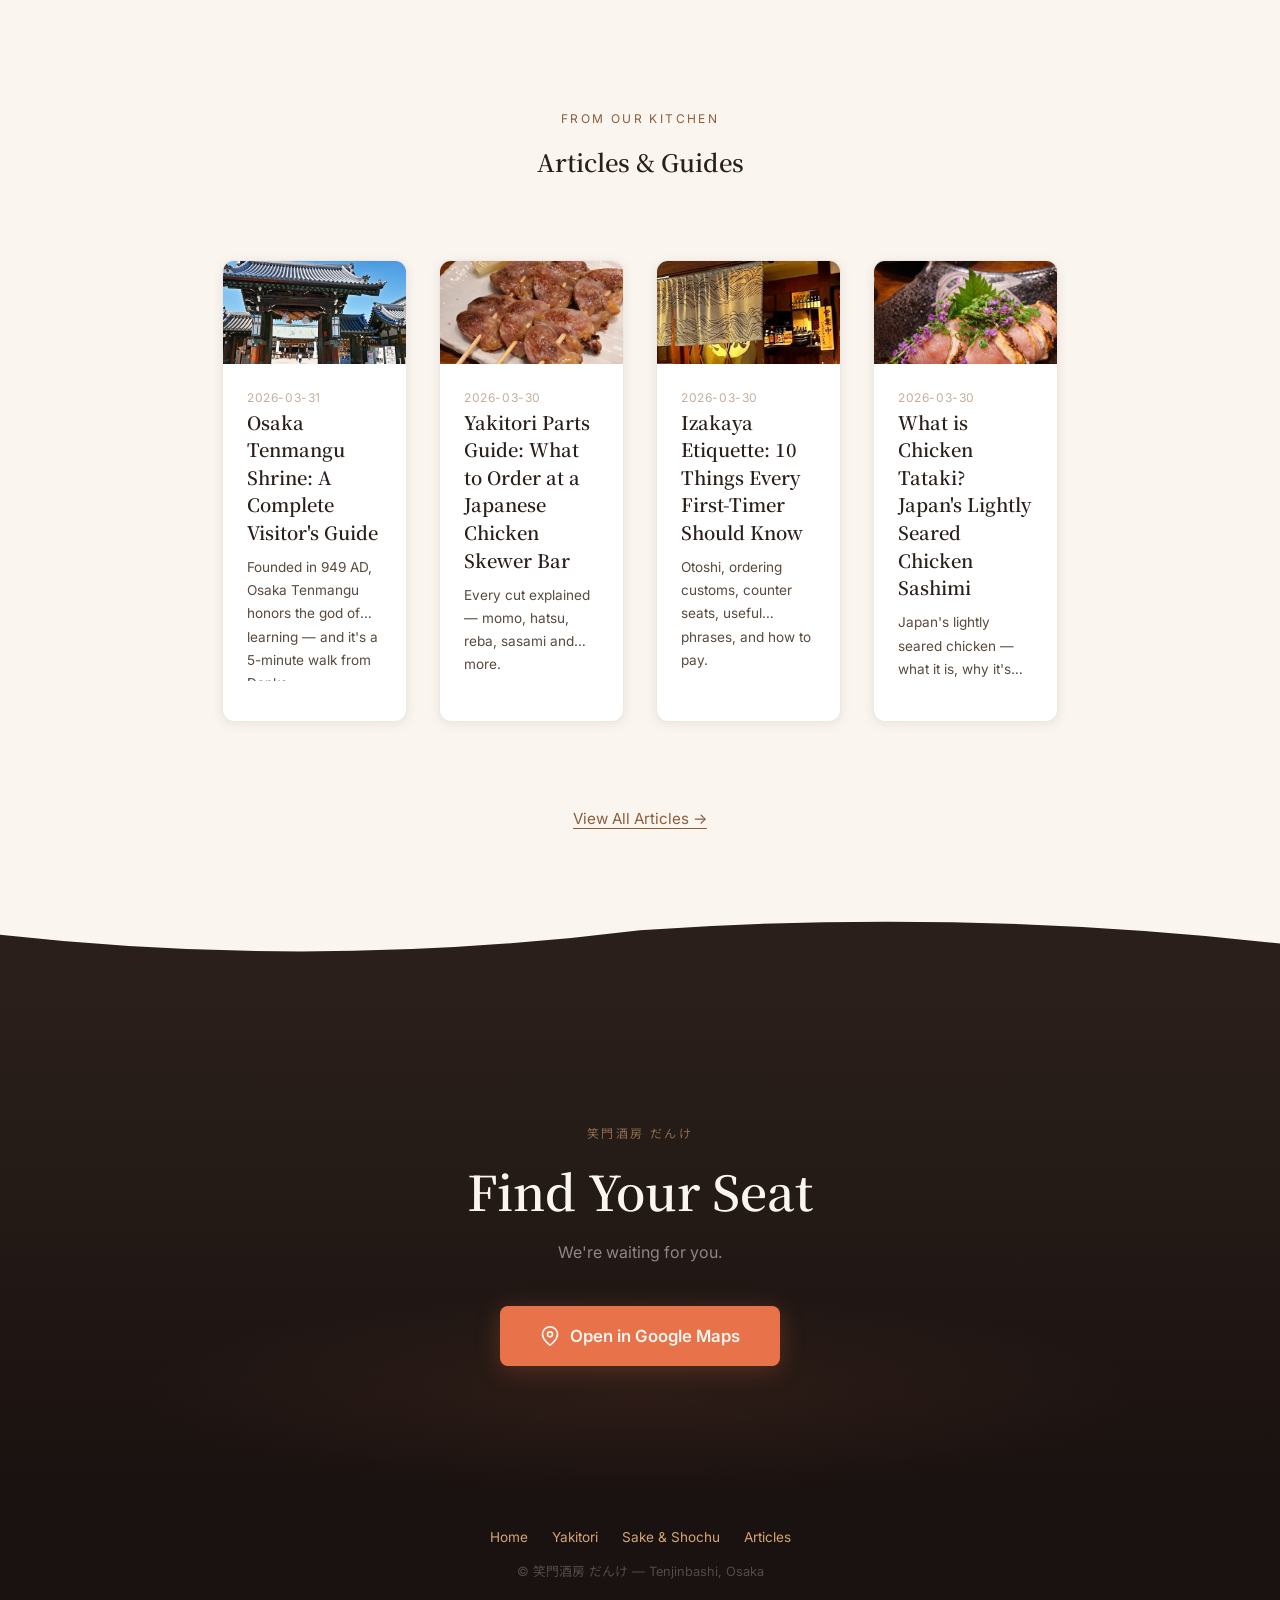
==== commit 151aaedf: "Add Osaka Tenmangu Shrine guide article (EN/ZH/KO) - New article: osaka-tenmangu-guide with history," ====
--- a/index.html
+++ b/index.html
@@ -538,6 +538,24 @@
 
     <div class="articles-grid" style="margin-top:2rem;">
 <!-- TOP_ARTICLES_START -->
+      <a href="articles/osaka-tenmangu-guide/" class="article-card article-card--light">
+        <div class="article-card-thumb">
+          <img src="images/article-tenmangu.jpg" alt="Osaka Tenmangu Shrine: A Complete Visitor's Guide" loading="lazy" width="800" height="800">
+        </div>
+        <div class="article-card-body">
+          <time class="article-card-date">2026-03-31</time>
+          <h3 class="article-card-title">
+            <span data-lang="en">Osaka Tenmangu Shrine: A Complete Visitor's Guide</span>
+            <span data-lang="zh">大阪天满宫：完整参观指南</span>
+            <span data-lang="ko">오사카 덴만구: 완벽한 방문 가이드</span>
+          </h3>
+          <p class="article-card-excerpt">
+            <span data-lang="en">Founded in 949 AD, Osaka Tenmangu honors the god of learning — and it's a 5-minute walk from Danke.</span>
+            <span data-lang="zh">建于公元949年的大阪天满宫供奉学问之神，距离だんけ仅5分钟步程。</span>
+            <span data-lang="ko">949년에 창건된 오사카 덴만구는 학문의 신을 모시며, だんけ에서 도보 5분 거리입니다.</span>
+          </p>
+        </div>
+      </a>
       <a href="articles/yakitori-parts-guide/" class="article-card article-card--light">
         <div class="article-card-thumb">
           <img src="images/article-yakitori-parts.jpg" alt="Yakitori Parts Guide: What to Order at a Japanese Chicken Skewer Bar" loading="lazy" width="800" height="800">
@@ -589,24 +607,6 @@
             <span data-lang="en">Japan's lightly seared chicken — what it is, why it's safe, and how to eat it.</span>
             <span data-lang="zh">日本轻炙鸡肉刺身——是什么、为何安全、如何享用。</span>
             <span data-lang="ko">일본의 살짝 구운 닭고기 사시미 — 정체, 안전성, 먹는 법.</span>
-          </p>
-        </div>
-      </a>
-      <a href="articles/lava-stone-grilling/" class="article-card article-card--light">
-        <div class="article-card-thumb">
-          <img src="images/momo-thumb.jpg" alt="What is Lava Stone Grilling?" loading="lazy" width="800" height="800">
-        </div>
-        <div class="article-card-body">
-          <time class="article-card-date">2026-03-27</time>
-          <h3 class="article-card-title">
-            <span data-lang="en">What is Lava Stone Grilling?</span>
-            <span data-lang="zh">熔岩石烧烤是什么？</span>
-            <span data-lang="ko">용암석 그릴이란?</span>
-          </h3>
-          <p class="article-card-excerpt">
-            <span data-lang="en">How volcanic rock and far-infrared heat create the juiciest yakitori.</span>
-            <span data-lang="zh">火山岩和远红外线如何创造最多汁的烤鸡串。</span>
-            <span data-lang="ko">화산암과 원적외선이 가장 촉촉한 야키토리를 만드는 방법.</span>
           </p>
         </div>
       </a>
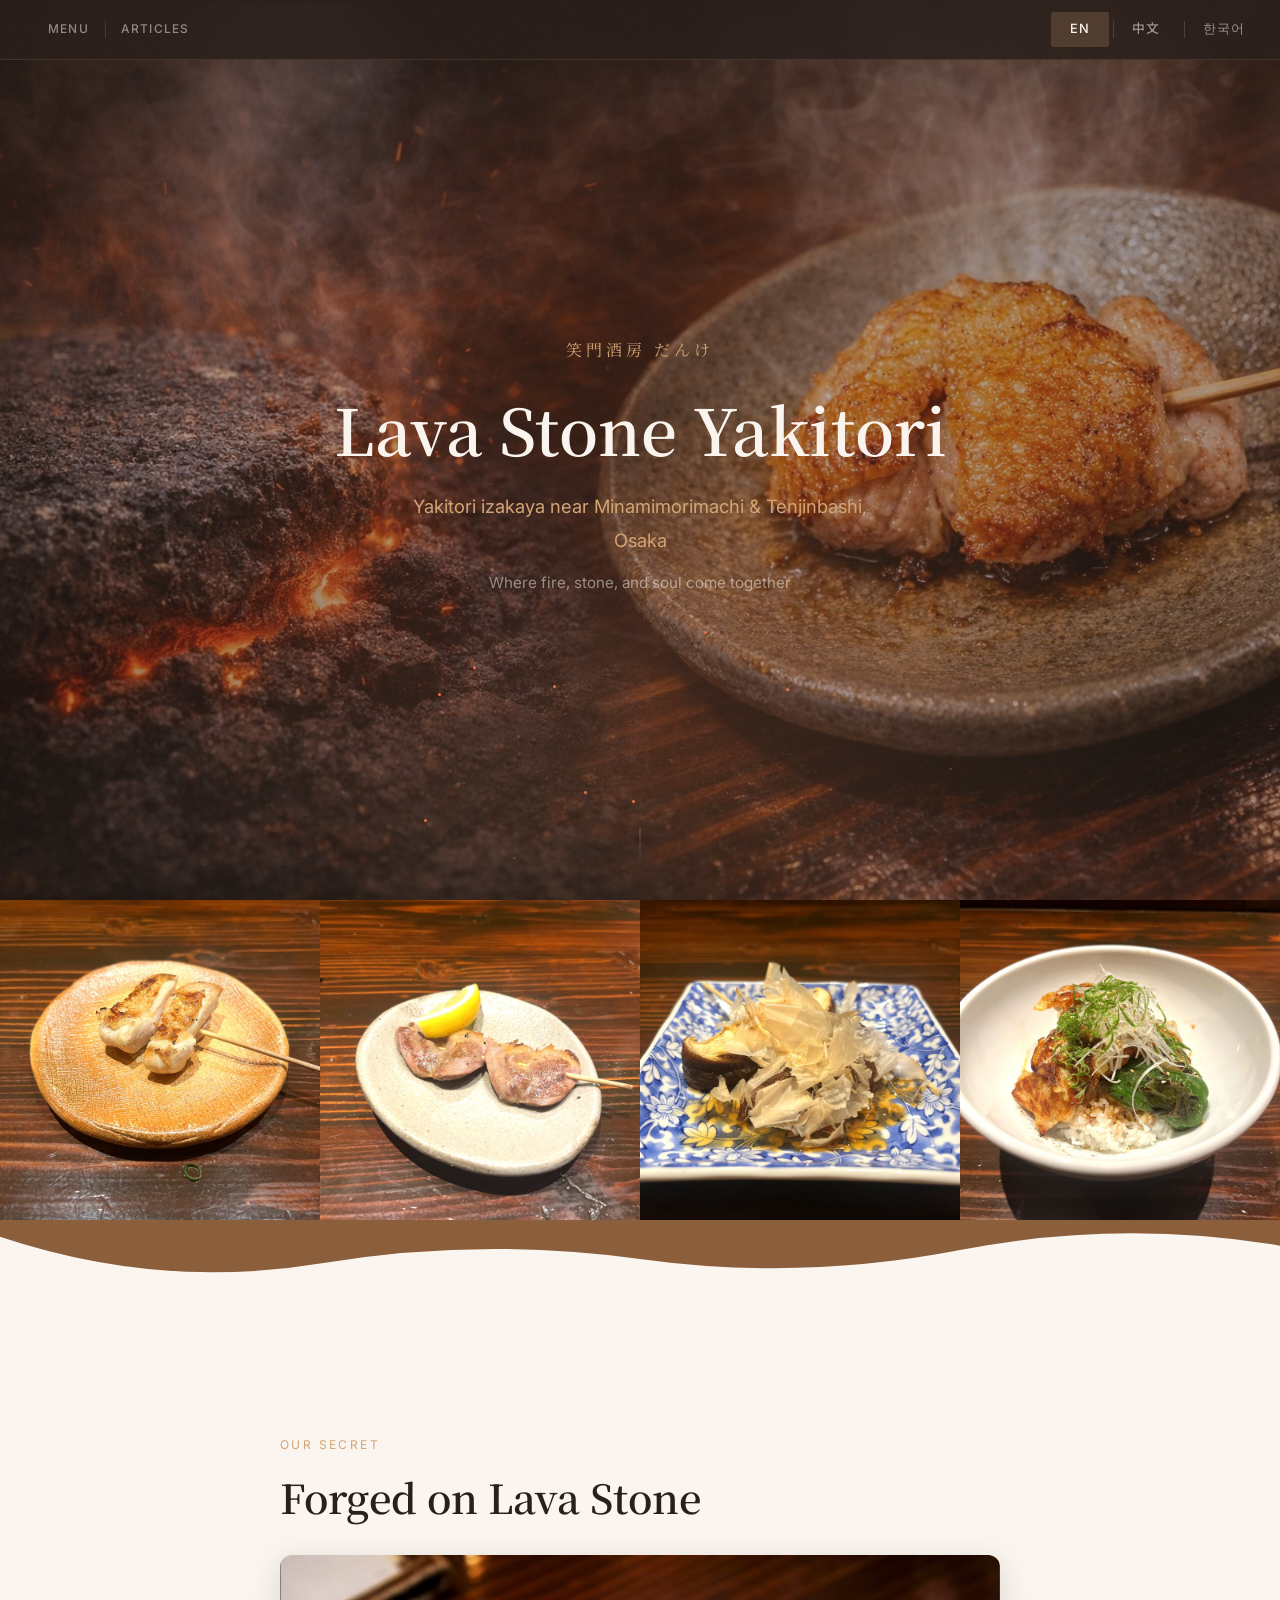
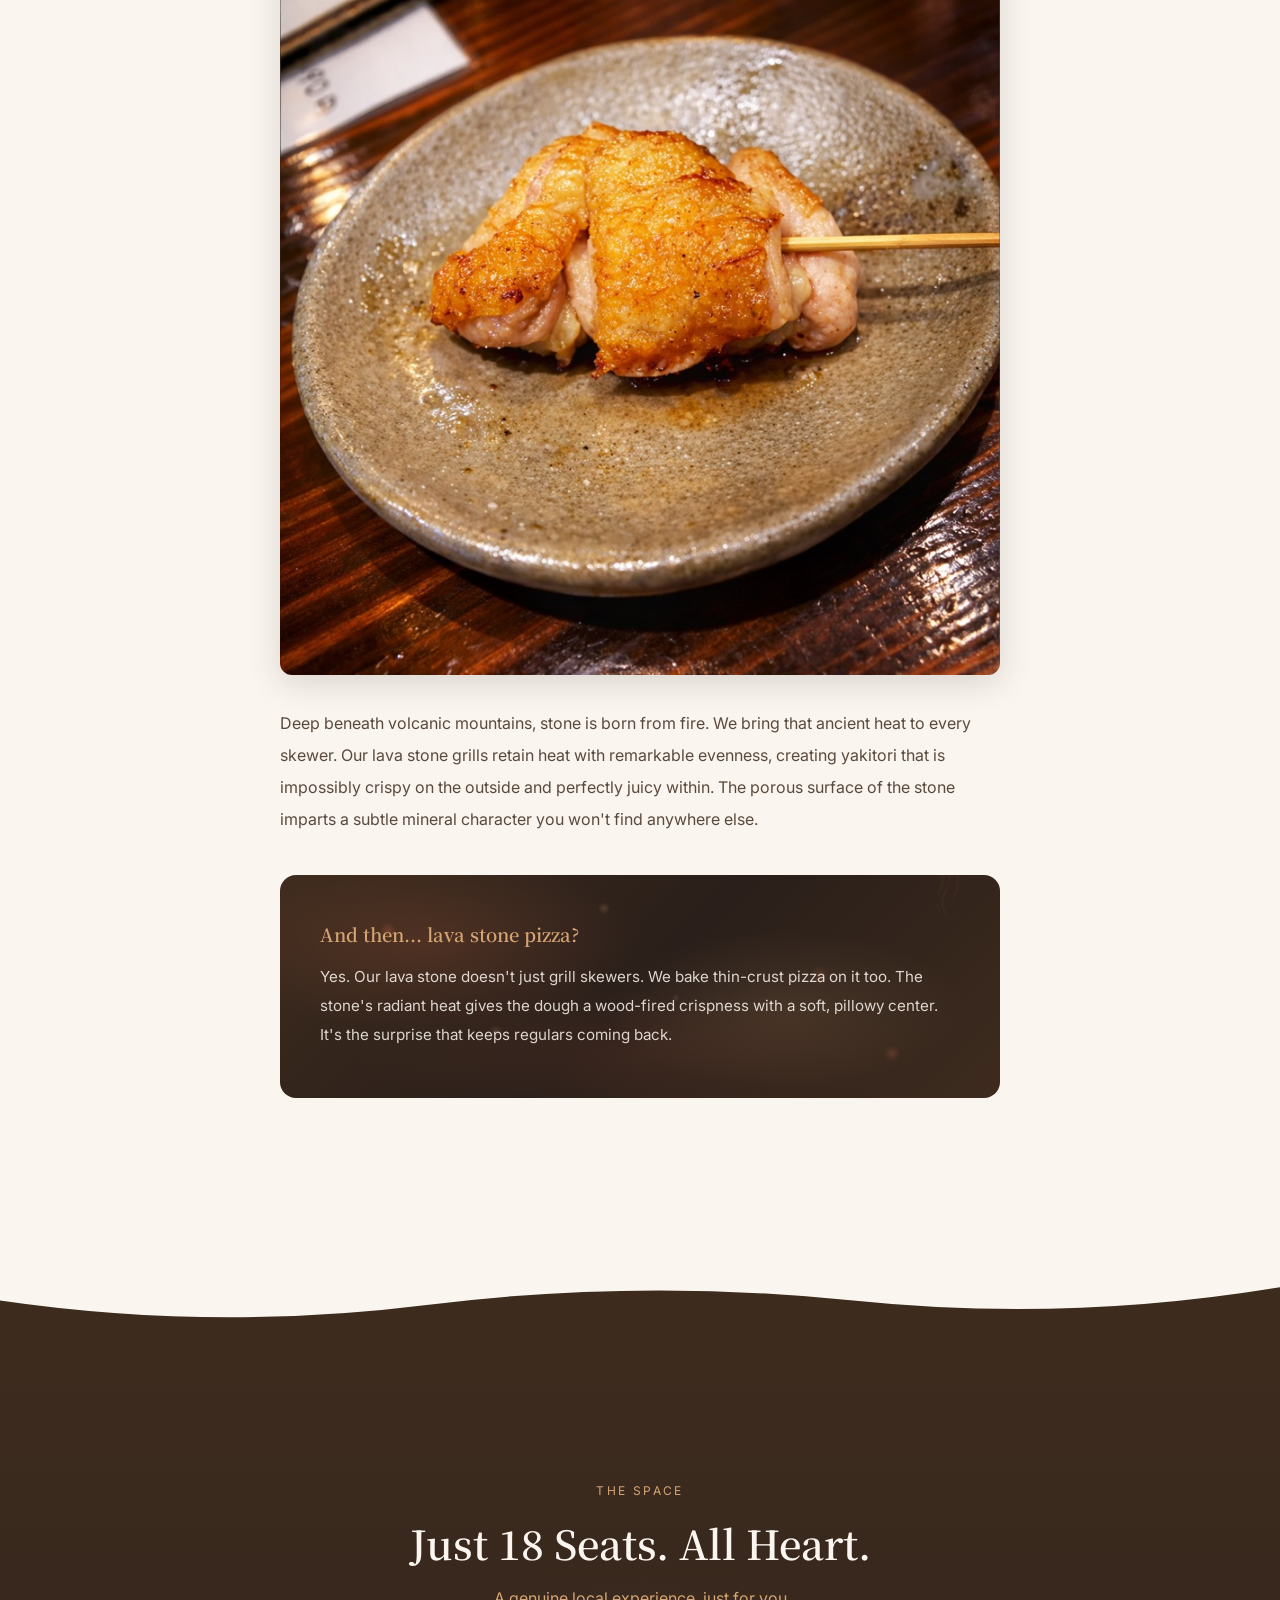
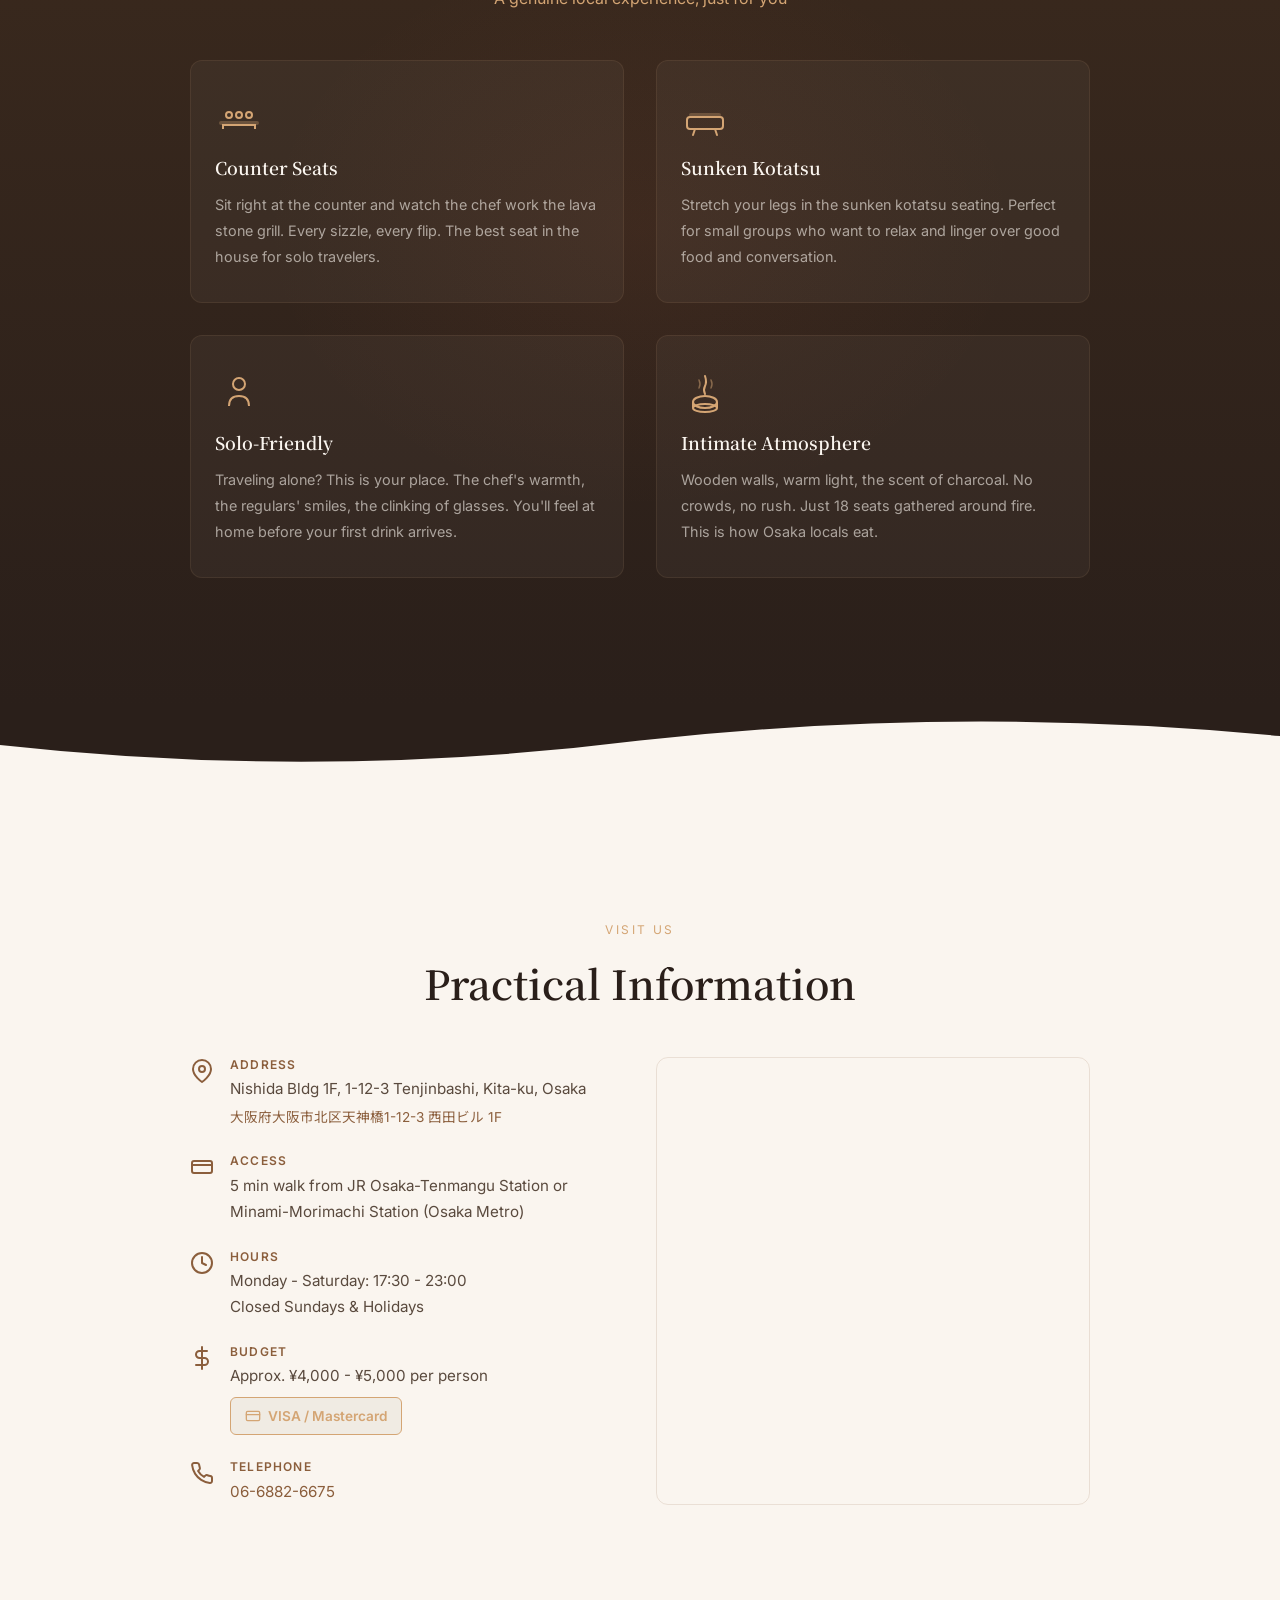
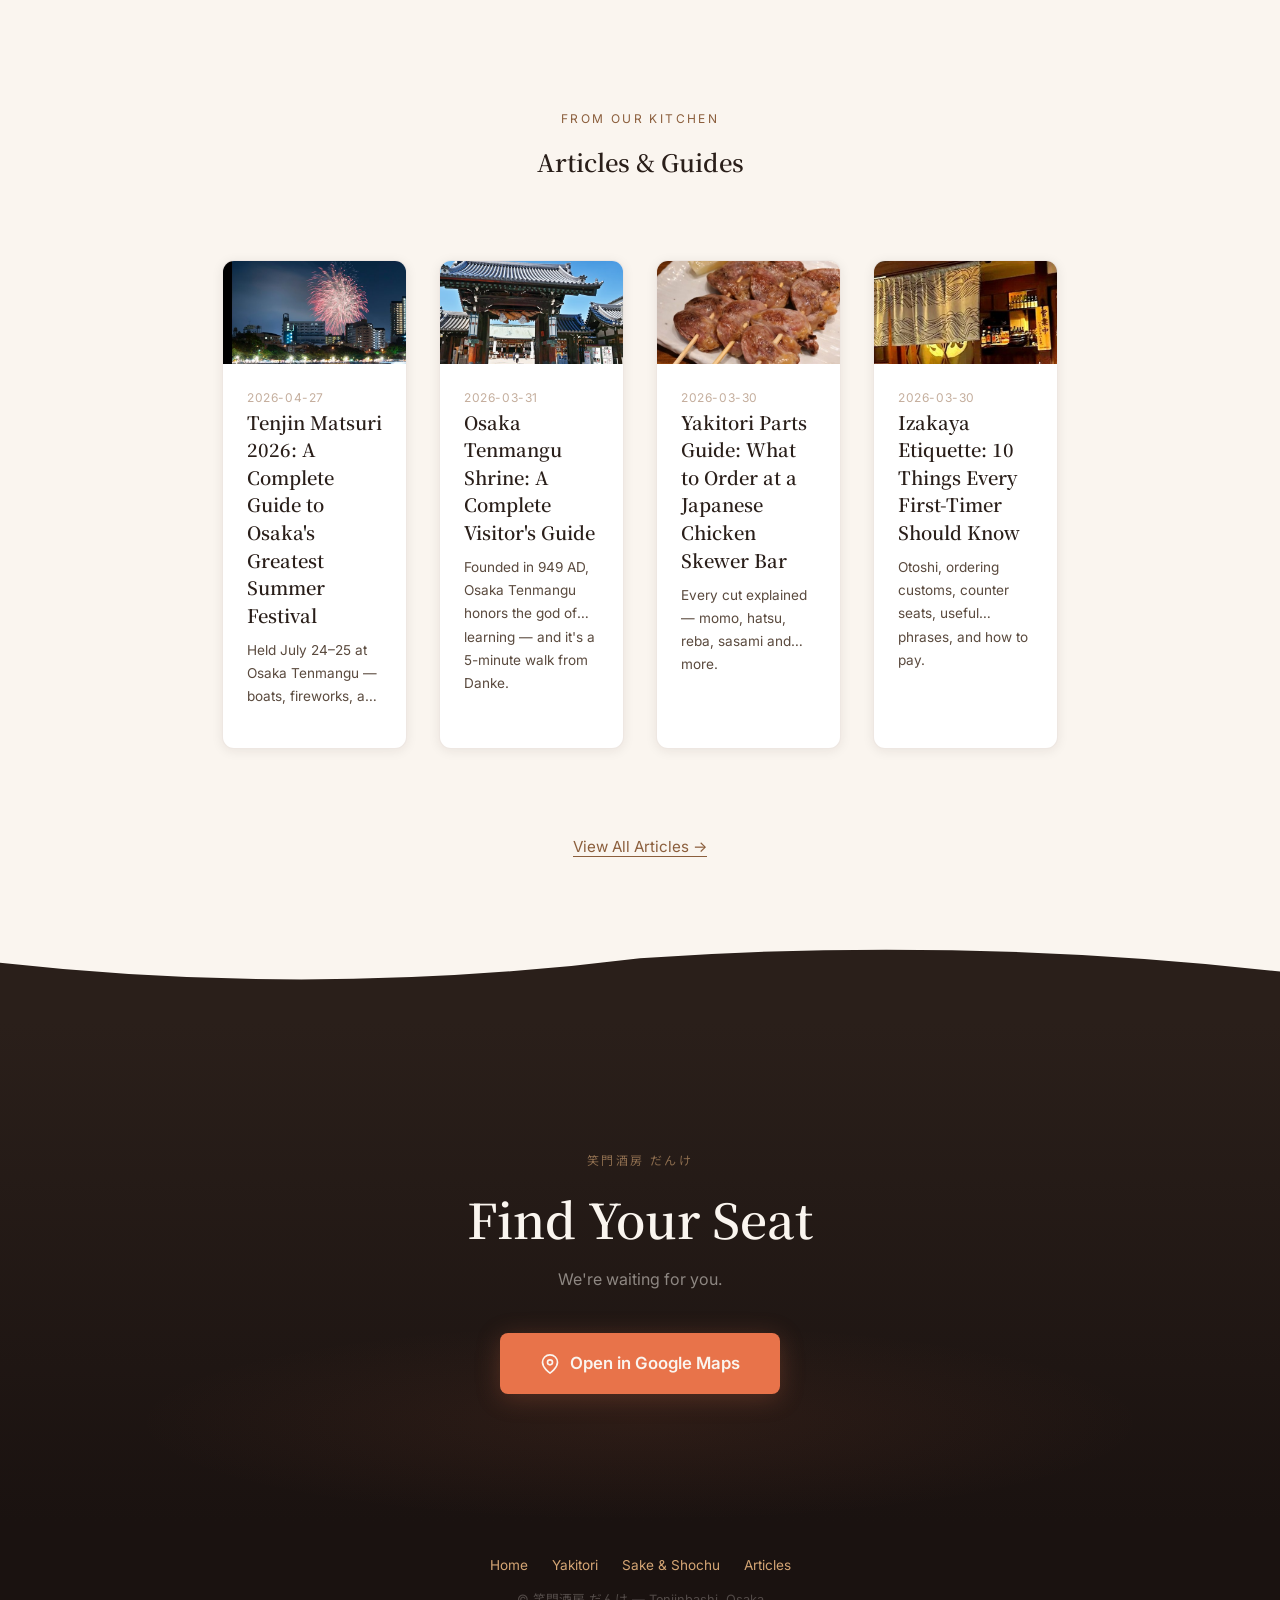
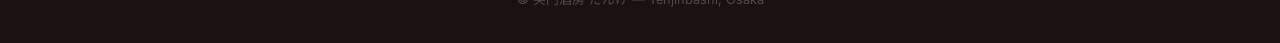
==== commit 5a126584: "Add Tenjin Matsuri 2026 guide article (EN/ZH/KO) 天神祭は日本三大祭の一つで、7月24-25日に大阪天満宮で開催される。 だんけは天満宮から徒歩5分の好" ====
--- a/index.html
+++ b/index.html
@@ -538,6 +538,24 @@
 
     <div class="articles-grid" style="margin-top:2rem;">
 <!-- TOP_ARTICLES_START -->
+      <a href="articles/tenjin-matsuri-guide/" class="article-card article-card--light">
+        <div class="article-card-thumb">
+          <img src="images/article-tenjin-matsuri.jpg" alt="Tenjin Matsuri 2026: A Complete Guide to Osaka's Greatest Summer Festival" loading="lazy" width="800" height="800">
+        </div>
+        <div class="article-card-body">
+          <time class="article-card-date">2026-04-27</time>
+          <h3 class="article-card-title">
+            <span data-lang="en">Tenjin Matsuri 2026: A Complete Guide to Osaka's Greatest Summer Festival</span>
+            <span data-lang="zh">天神祭 2026：大阪夏季最盛大祭典完全指南</span>
+            <span data-lang="ko">텐진 마쓰리 2026: 오사카 최대 여름 축제 완벽 가이드</span>
+          </h3>
+          <p class="article-card-excerpt">
+            <span data-lang="en">Held July 24–25 at Osaka Tenmangu — boats, fireworks, and 1,000 years of history, just 5 minutes from Danke.</span>
+            <span data-lang="zh">7月24日至25日在大阪天满宫举行——船渡御、烟花、千年传承，距离だんけ仅5分钟。</span>
+            <span data-lang="ko">7월 24~25일 오사카 덴만구에서 열리는 — 선상 행렬, 불꽃놀이, 1,000년 역사. だんけ에서 도보 5분.</span>
+          </p>
+        </div>
+      </a>
       <a href="articles/osaka-tenmangu-guide/" class="article-card article-card--light">
         <div class="article-card-thumb">
           <img src="images/article-tenmangu.jpg" alt="Osaka Tenmangu Shrine: A Complete Visitor's Guide" loading="lazy" width="800" height="800">
@@ -589,24 +607,6 @@
             <span data-lang="en">Otoshi, ordering customs, counter seats, useful phrases, and how to pay.</span>
             <span data-lang="zh">お通し、点单习惯、吧台座位、常用语及结账方式。</span>
             <span data-lang="ko">오토시, 주문 방식, 카운터석, 유용한 표현, 계산 방법.</span>
-          </p>
-        </div>
-      </a>
-      <a href="articles/chicken-tataki-guide/" class="article-card article-card--light">
-        <div class="article-card-thumb">
-          <img src="images/article-chicken-tataki.jpg" alt="What is Chicken Tataki? Japan's Lightly Seared Chicken Sashimi" loading="lazy" width="800" height="800">
-        </div>
-        <div class="article-card-body">
-          <time class="article-card-date">2026-03-30</time>
-          <h3 class="article-card-title">
-            <span data-lang="en">What is Chicken Tataki? Japan's Lightly Seared Chicken Sashimi</span>
-            <span data-lang="zh">鸡肉塔塔基是什么？日本轻炙鸡肉刺身</span>
-            <span data-lang="ko">닭 타타키란? 일본의 살짝 구운 닭고기 사시미</span>
-          </h3>
-          <p class="article-card-excerpt">
-            <span data-lang="en">Japan's lightly seared chicken — what it is, why it's safe, and how to eat it.</span>
-            <span data-lang="zh">日本轻炙鸡肉刺身——是什么、为何安全、如何享用。</span>
-            <span data-lang="ko">일본의 살짝 구운 닭고기 사시미 — 정체, 안전성, 먹는 법.</span>
           </p>
         </div>
       </a>
